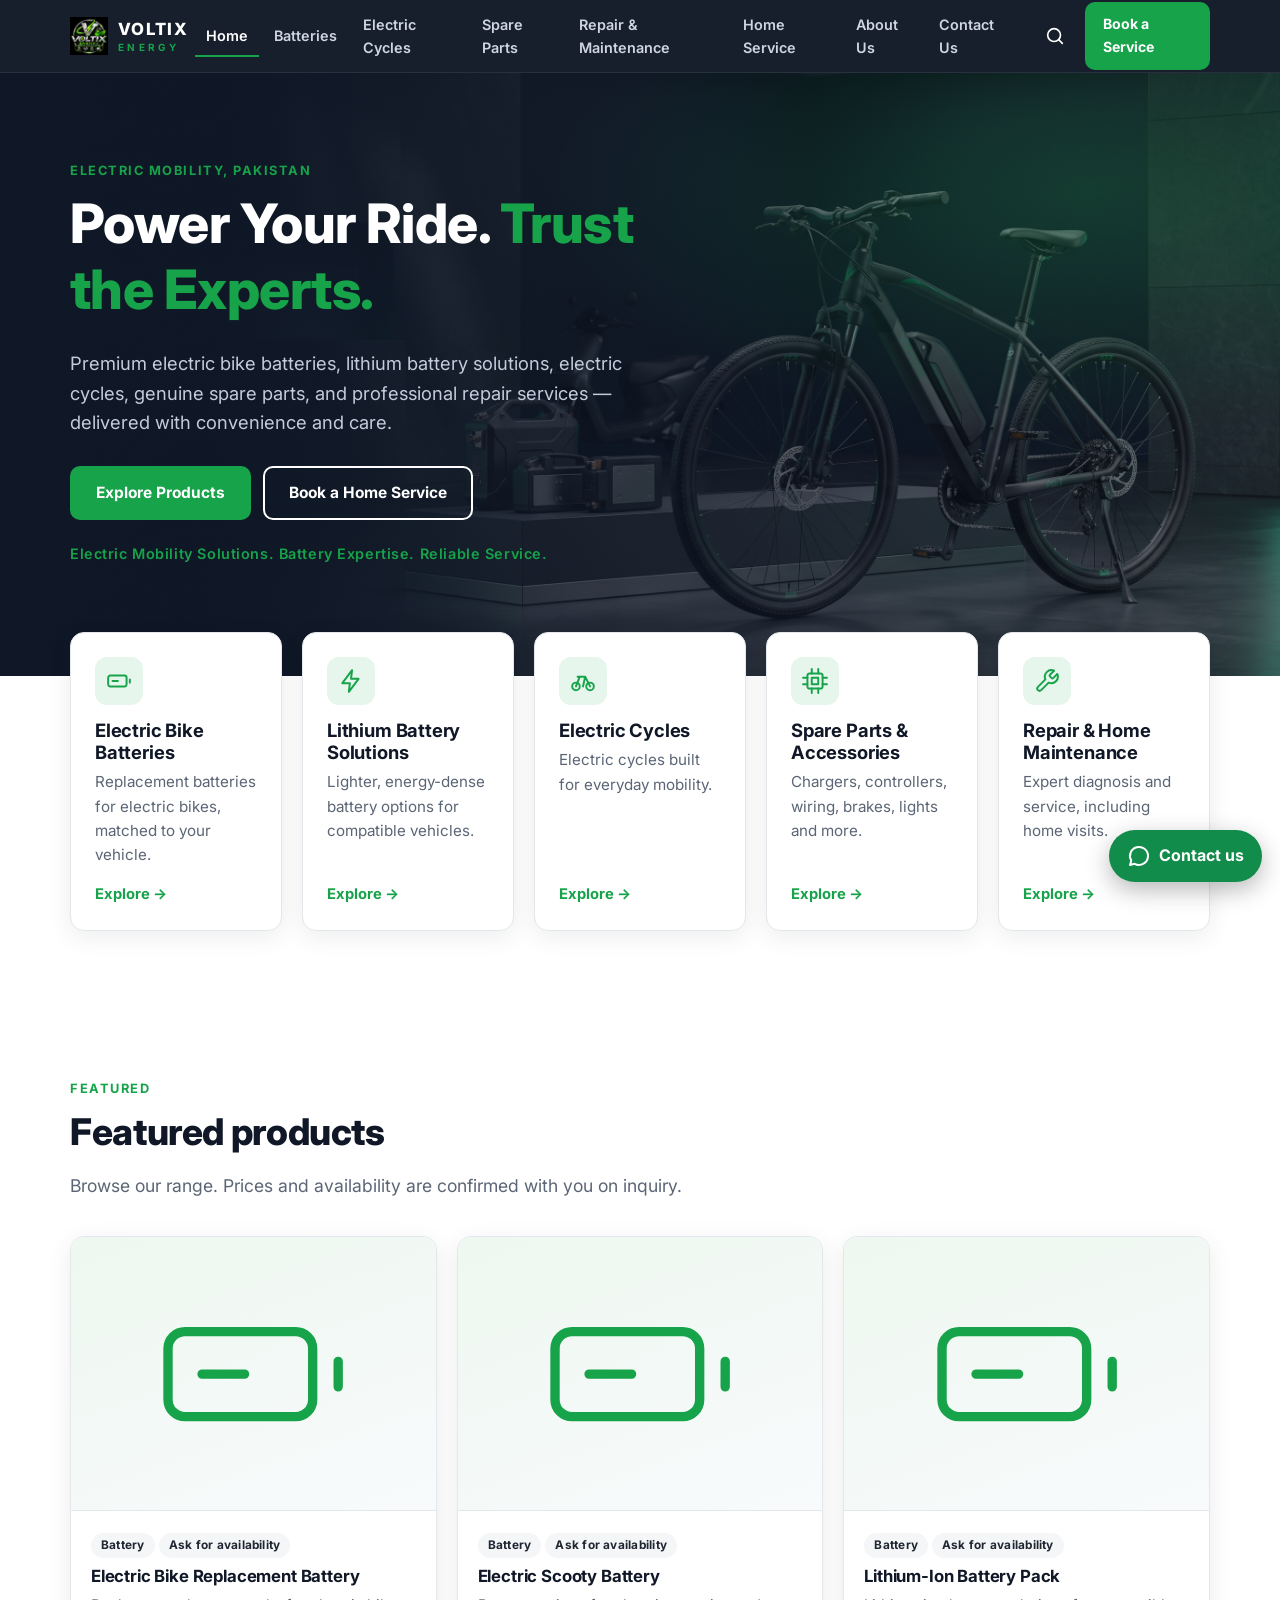
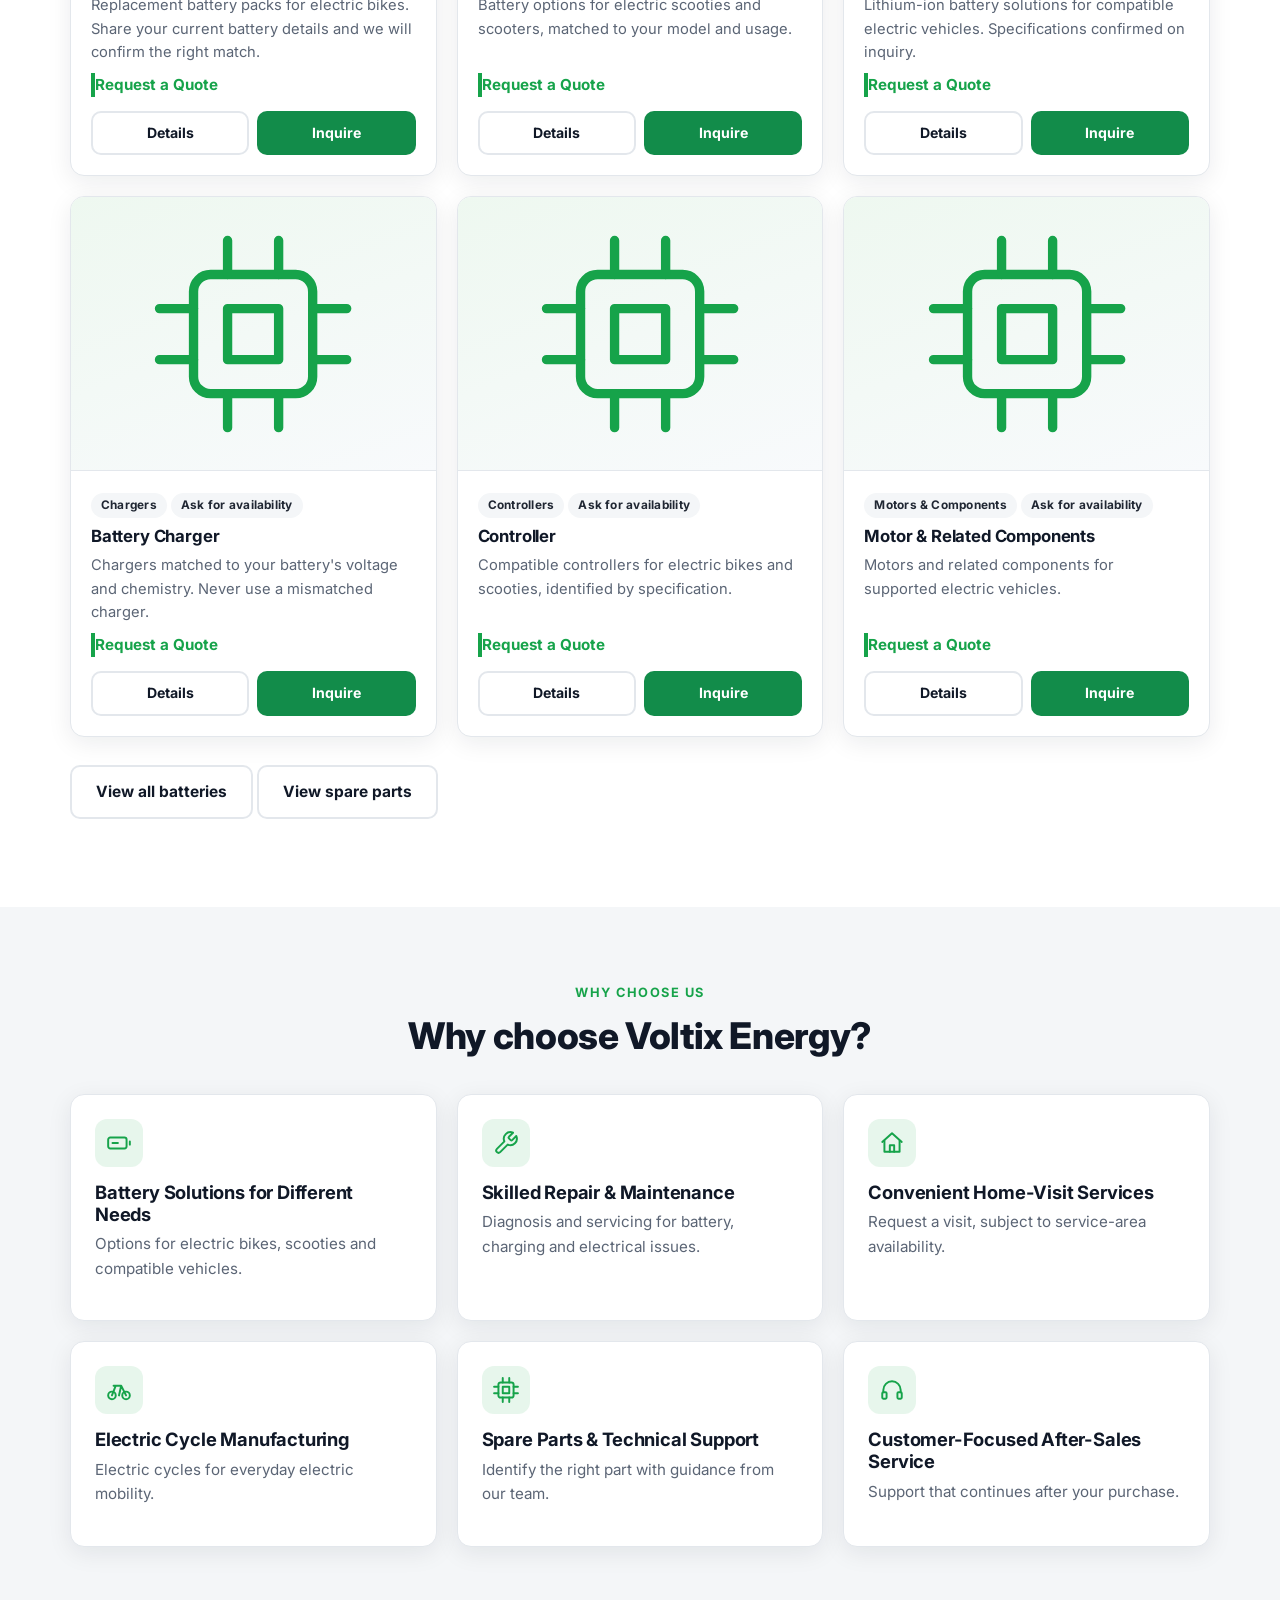
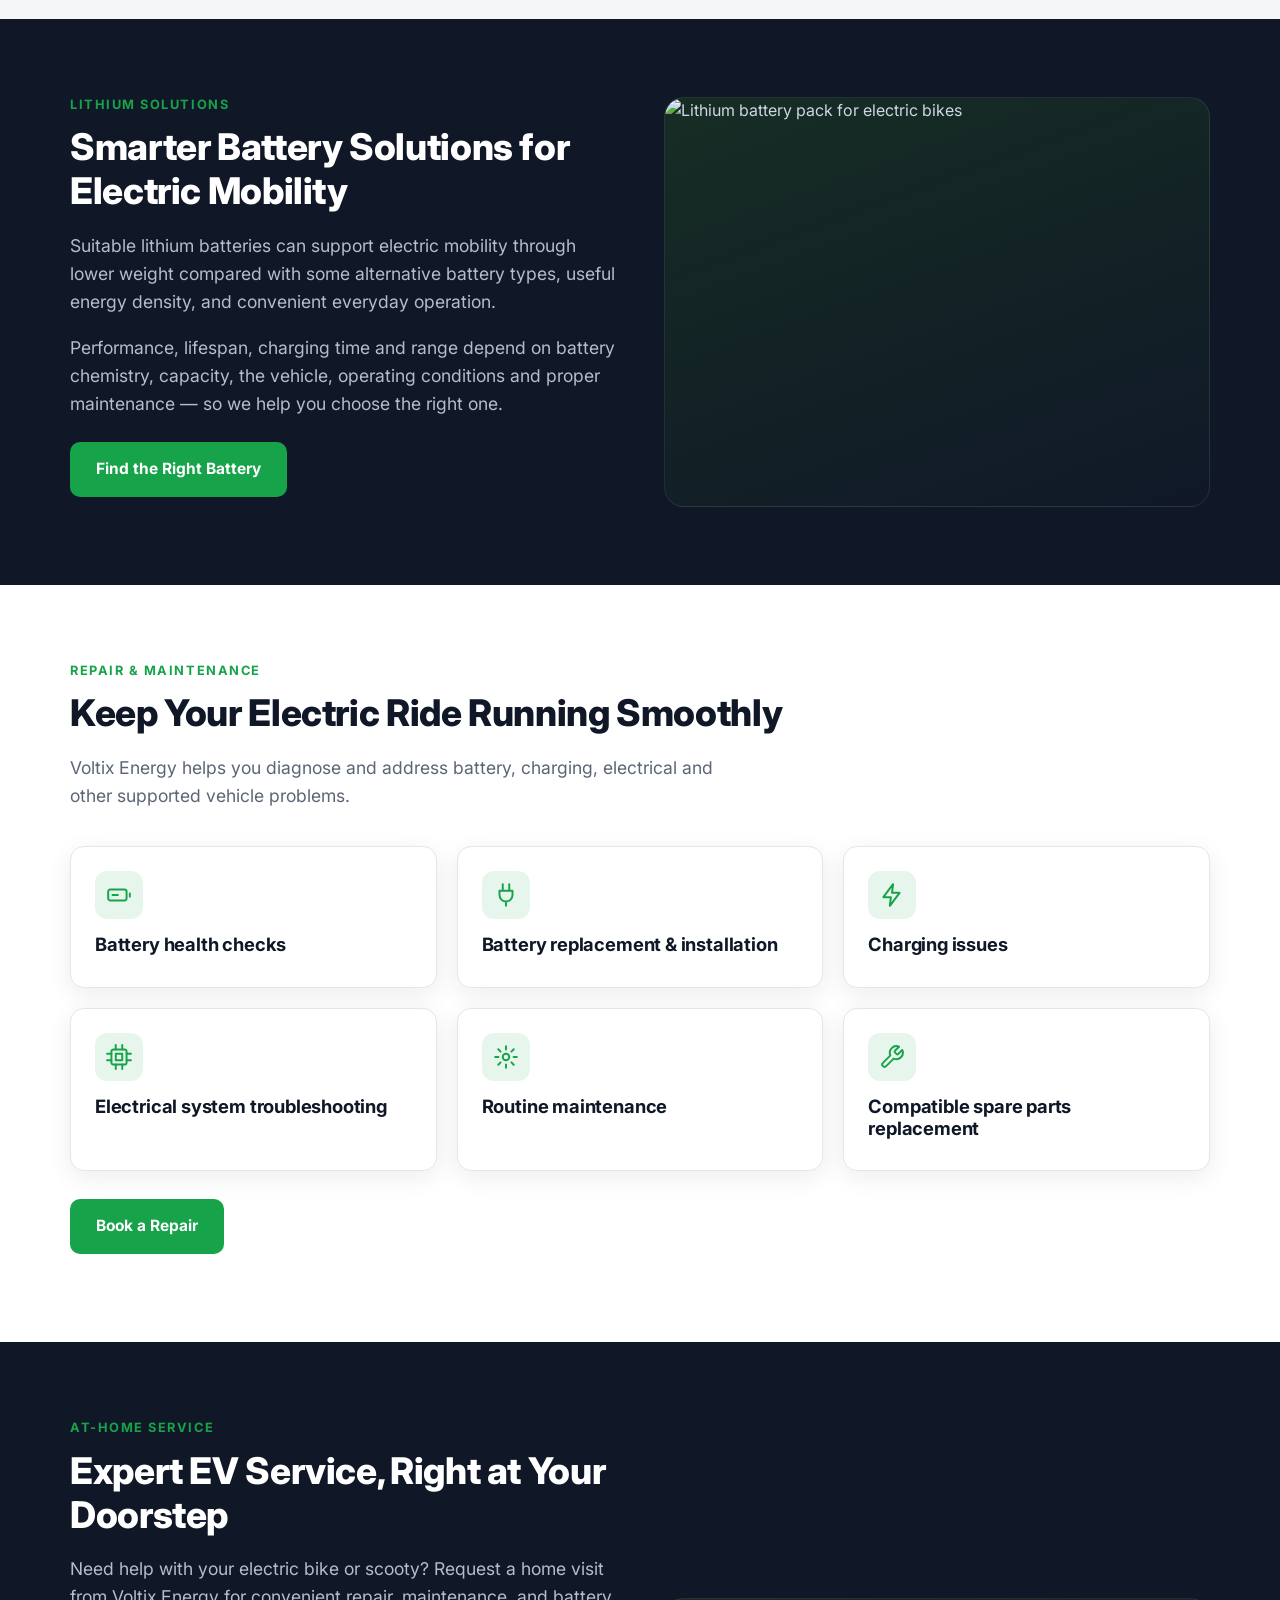
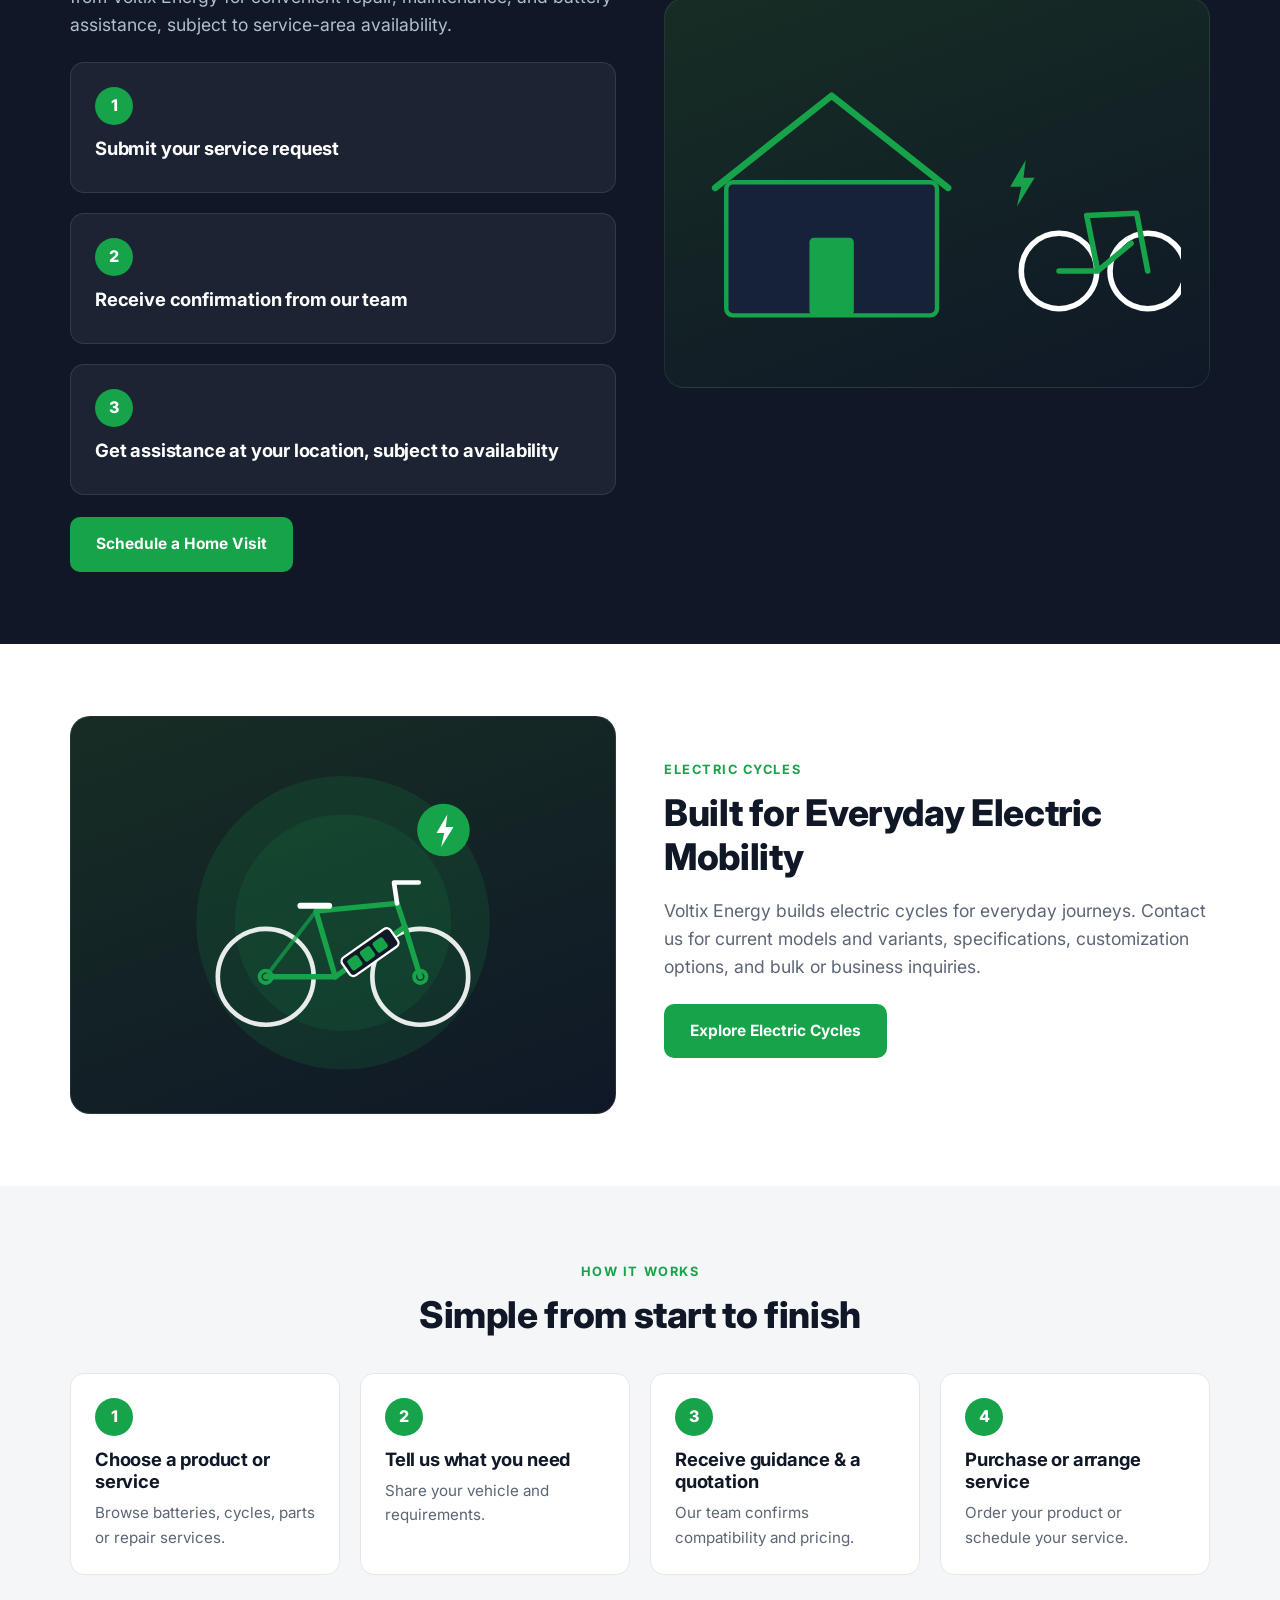
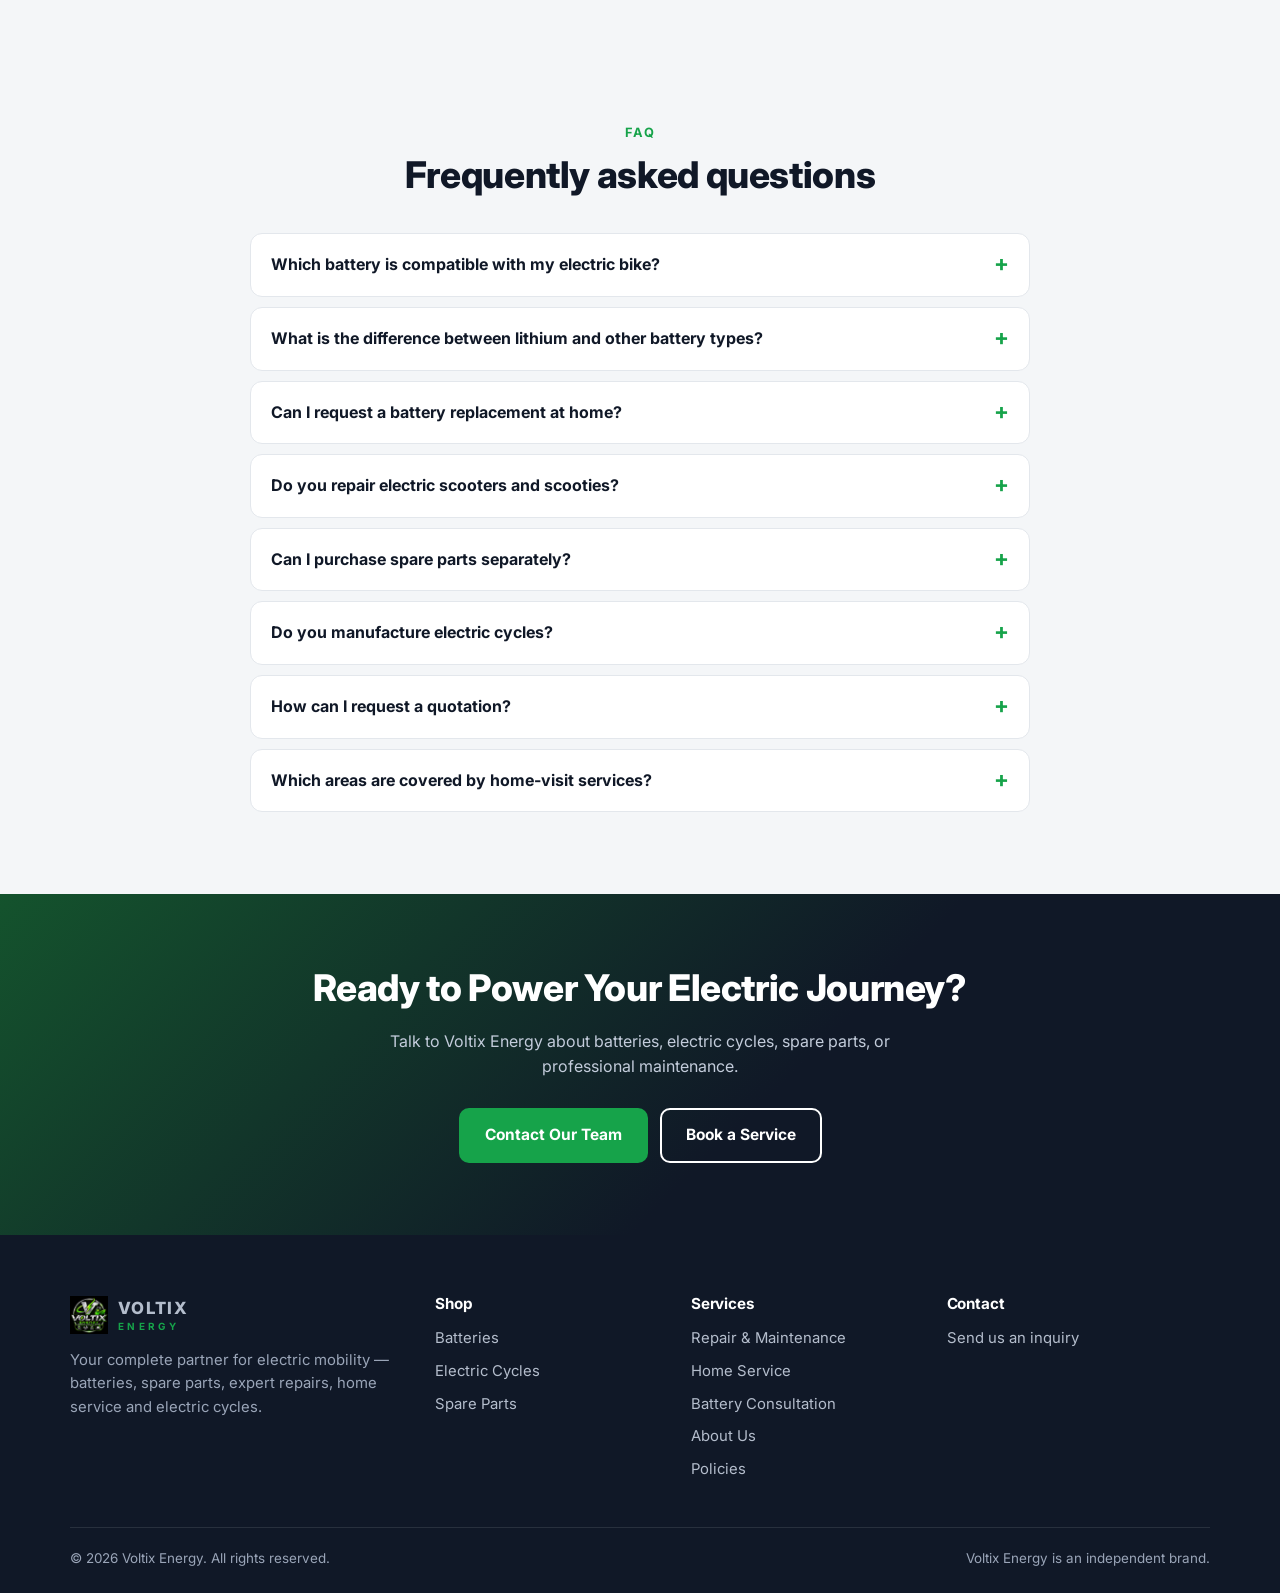
==== index.html @ dd00cd83 "Replace SVG with image of lithium battery pack Replaced SVG illustration of a lithium battery pack w" ====
<!DOCTYPE html>
<html lang="en">
<head>
<meta charset="utf-8">
<meta name="viewport" content="width=device-width, initial-scale=1">
<title>Voltix Energy | Electric Bike Batteries, Lithium Batteries &amp; EV Repair in Pakistan</title>
<meta name="description" content="Electric bike and scooty batteries, lithium battery solutions, electric cycles, spare parts, repair and home-visit service in Pakistan. Voltix Energy — your complete electric mobility partner.">
<meta name="theme-color" content="#101827">
<meta property="og:type" content="website">
<meta property="og:site_name" content="Voltix Energy">
<meta property="og:title" content="Voltix Energy | Electric Bike Batteries, Lithium Batteries &amp; EV Repair in Pakistan">
<meta property="og:description" content="Electric bike and scooty batteries, lithium battery solutions, electric cycles, spare parts, repair and home-visit service in Pakistan. Voltix Energy — your complete electric mobility partner.">
<meta property="og:locale" content="en_PK">
<meta name="twitter:card" content="summary">
<link rel="icon" href="favicon.png" type="image/png">
<link rel="preconnect" href="https://fonts.googleapis.com">
<link rel="preconnect" href="https://fonts.gstatic.com" crossorigin>
<link href="https://fonts.googleapis.com/css2?family=Inter:wght@400;500;600;700;800&amp;display=swap" rel="stylesheet">
<link rel="stylesheet" href="styles.css">
</head>

<body>
<a class="skip" href="#main">Skip to content</a>
<div id="site-header"></div>

<main id="main">

  <!-- HERO -->
<section class="hero" style="background:linear-gradient(90deg,rgba(16,24,39,.92) 0%,rgba(16,24,39,.7) 55%,rgba(16,24,39,.35) 100%),url('hero.jpg') right center/cover no-repeat">
  <div class="container hero-grid">
    <div>
      <span class="eyebrow" style="color:#16A34A">Electric mobility, Pakistan</span>
      <h1>Power Your Ride. <span>Trust the Experts.</span></h1>
      <p class="sub">Premium electric bike batteries, lithium battery solutions, electric cycles, genuine spare parts, and professional repair services — delivered with convenience and care.</p>
      <div class="hero-ctas">
        <a class="btn btn-primary" href="batteries.html">Explore Products</a>
        <a class="btn btn-outline" href="home-service.html">Book a Home Service</a>
      </div>
      <p class="tagline">Electric Mobility Solutions. Battery Expertise. Reliable Service.</p>
    </div>
  </div>
</section>
  
<!-- PRODUCT CATEGORIES -->
<section class="section" style="padding-top:0">
  <div class="container cat-strip">
    <div class="grid g5">
      <a class="card cat-card" href="batteries.html" style="text-decoration:none">
        <div class="ico" data-icon="battery"></div>
        <h3>Electric Bike Batteries</h3>
        <p>Replacement batteries for electric bikes, matched to your vehicle.</p>
        <span class="more">Explore &rarr;</span>
      </a>

      <a class="card cat-card" href="#lithium" style="text-decoration:none">
        <div class="ico" data-icon="bolt"></div>
        <h3>Lithium Battery Solutions</h3>
        <p>Lighter, energy-dense battery options for compatible vehicles.</p>
        <span class="more">Explore &rarr;</span>
      </a>

      <a class="card cat-card" href="electric-cycles.html" style="text-decoration:none">
        <div class="ico" data-icon="bike"></div>
        <h3>Electric Cycles</h3>
        <p>Electric cycles built for everyday mobility.</p>
        <span class="more">Explore &rarr;</span>
      </a>

      <a class="card cat-card" href="spare-parts.html" style="text-decoration:none">
        <div class="ico" data-icon="cpu"></div>
        <h3>Spare Parts &amp; Accessories</h3>
        <p>Chargers, controllers, wiring, brakes, lights and more.</p>
        <span class="more">Explore &rarr;</span>
      </a>

      <a class="card cat-card" href="repair.html" style="text-decoration:none">
        <div class="ico" data-icon="wrench"></div>
        <h3>Repair &amp; Home Maintenance</h3>
        <p>Expert diagnosis and service, including home visits.</p>
        <span class="more">Explore &rarr;</span>
      </a>
    </div>
  </div>
</section>

<!-- FEATURED PRODUCTS -->
<section class="section">
  <div class="container">
    <div class="sec-head">
      <span class="eyebrow">Featured</span>
      <h2>Featured products</h2>
      <p class="lead">Browse our range. Prices and availability are confirmed with you on inquiry.</p>
    </div>
    <div data-catalog="all" data-limit="6" data-tools="off"></div>
    <p style="margin-top:28px">
      <a class="btn btn-ghost" href="batteries.html">View all batteries</a>
      <a class="btn btn-ghost" href="spare-parts.html">View spare parts</a>
    </p>
  </div>
</section>

<!-- WHY CHOOSE US -->
<section class="section alt">
  <div class="container">
    <div class="sec-head center">
      <span class="eyebrow">Why choose us</span>
      <h2>Why choose Voltix Energy?</h2>
    </div>

    <div class="grid g3">
      <div class="card">
        <div class="ico" data-icon="battery"></div>
        <h3>Battery Solutions for Different Needs</h3>
        <p>Options for electric bikes, scooties and compatible vehicles.</p>
      </div>

      <div class="card">
        <div class="ico" data-icon="wrench"></div>
        <h3>Skilled Repair &amp; Maintenance</h3>
        <p>Diagnosis and servicing for battery, charging and electrical issues.</p>
      </div>

      <div class="card">
        <div class="ico" data-icon="home"></div>
        <h3>Convenient Home-Visit Services</h3>
        <p>Request a visit, subject to service-area availability.</p>
      </div>

      <div class="card">
        <div class="ico" data-icon="bike"></div>
        <h3>Electric Cycle Manufacturing</h3>
        <p>Electric cycles for everyday electric mobility.</p>
      </div>

      <div class="card">
        <div class="ico" data-icon="cpu"></div>
        <h3>Spare Parts &amp; Technical Support</h3>
        <p>Identify the right part with guidance from our team.</p>
      </div>

      <div class="card">
        <div class="ico" data-icon="support"></div>
        <h3>Customer-Focused After-Sales Service</h3>
        <p>Support that continues after your purchase.</p>
      </div>
    </div>
  </div>
</section>

<!-- LITHIUM BATTERY SOLUTIONS -->
<section class="section dark" id="lithium">
  <div class="container split">
    <div>
      <span class="eyebrow">Lithium solutions</span>
      <h2>Smarter Battery Solutions for Electric Mobility</h2>
      <p class="lead">Suitable lithium batteries can support electric mobility through lower weight compared with some alternative battery types, useful energy density, and convenient everyday operation.</p>
      <p class="lead" style="margin-top:12px">Performance, lifespan, charging time and range depend on battery chemistry, capacity, the vehicle, operating conditions and proper maintenance — so we help you choose the right one.</p>
      <p style="margin-top:24px">
        <a class="btn btn-primary" href="batteries.html#inquiry">Find the Right Battery</a>
      </p>
    </div>

    <div class="art-box" style="padding:0;overflow:hidden;aspect-ratio:4/3">
      <img src="lithium.jpg" alt="Lithium battery pack for electric bikes" style="width:100%;height:100%;object-fit:cover;display:block" loading="lazy">
    </div>
  </div>
</section>

<!-- REPAIR AND MAINTENANCE -->
<section class="section">
  <div class="container">
    <div class="sec-head">
      <span class="eyebrow">Repair &amp; maintenance</span>
      <h2>Keep Your Electric Ride Running Smoothly</h2>
      <p class="lead">Voltix Energy helps you diagnose and address battery, charging, electrical and other supported vehicle problems.</p>
    </div>

    <div class="grid g3">
      <div class="card"><div class="ico" data-icon="battery"></div><h3>Battery health checks</h3></div>
      <div class="card"><div class="ico" data-icon="plug"></div><h3>Battery replacement &amp; installation</h3></div>
      <div class="card"><div class="ico" data-icon="bolt"></div><h3>Charging issues</h3></div>
      <div class="card"><div class="ico" data-icon="cpu"></div><h3>Electrical system troubleshooting</h3></div>
      <div class="card"><div class="ico" data-icon="gear"></div><h3>Routine maintenance</h3></div>
      <div class="card"><div class="ico" data-icon="wrench"></div><h3>Compatible spare parts replacement</h3></div>
    </div>

    <p style="margin-top:28px">
      <a class="btn btn-primary" href="repair.html#request">Book a Repair</a>
    </p>
  </div>
</section>

<!-- HOME SERVICE -->
<section class="section dark">
  <div class="container split">
    <div>
      <span class="eyebrow">At-home service</span>
      <h2>Expert EV Service, Right at Your Doorstep</h2>
      <p class="lead">Need help with your electric bike or scooty? Request a home visit from Voltix Energy for convenient repair, maintenance, and battery assistance, subject to service-area availability.</p>

      <div class="steps s3" style="grid-template-columns:1fr;margin:22px 0">
        <div class="step"><h3>Submit your service request</h3></div>
        <div class="step"><h3>Receive confirmation from our team</h3></div>
        <div class="step"><h3>Get assistance at your location, subject to availability</h3></div>
      </div>

      <a class="btn btn-primary" href="home-service.html">Schedule a Home Visit</a>
    </div>

    <div class="art-box">
      <svg viewBox="0 0 440 300" role="img" aria-label="Illustration of a technician visiting a home">
        <rect x="30" y="140" width="190" height="120" rx="6" fill="#16213a" stroke="#16A34A" stroke-width="4"/>
        <path d="M20 145L125 62l105 83" fill="none" stroke="#16A34A" stroke-width="6" stroke-linecap="round" stroke-linejoin="round"/>
        <rect x="105" y="190" width="40" height="70" rx="4" fill="#16A34A"/>
        <circle cx="330" cy="220" r="34" fill="none" stroke="#fff" stroke-width="5"/>
        <circle cx="410" cy="220" r="34" fill="none" stroke="#fff" stroke-width="5"/>
        <path d="M330 220L365 220 355 170 400 168 410 220M365 220L395 195" fill="none" stroke="#16A34A" stroke-width="5" stroke-linecap="round" stroke-linejoin="round"/>
        <path d="M300 120l-14 24h10l-4 18 16-26h-10z" fill="#16A34A"/>
      </svg>
    </div>
  </div>
</section>

<!-- ELECTRIC CYCLES -->
<section class="section">
  <div class="container split">
    <div class="art-box">
      <svg viewBox="0 0 440 440" role="img" aria-label="Illustration of a Voltix electric cycle">
        <circle cx="220" cy="230" r="190" fill="#16A34A" opacity=".14"/>
        <circle cx="220" cy="230" r="140" fill="#16A34A" opacity=".12"/>
        <g fill="none" stroke-linecap="round" stroke-linejoin="round">
          <circle cx="120" cy="300" r="62" stroke="#fff" stroke-width="6" opacity=".9"/>
          <circle cx="320" cy="300" r="62" stroke="#fff" stroke-width="6" opacity=".9"/>
          <circle cx="120" cy="300" r="8" stroke="#16A34A" stroke-width="5"/>
          <circle cx="320" cy="300" r="8" stroke="#16A34A" stroke-width="5"/>
          <path d="M120 300L210 300L185 215L290 205L300 235L320 300" stroke="#16A34A" stroke-width="7"/>
          <path d="M210 300L300 235" stroke="#16A34A" stroke-width="7"/>
          <path d="M185 215L120 300" stroke="#16A34A" stroke-width="5" opacity=".7"/>
          <path d="M290 205L286 178L318 178" stroke="#fff" stroke-width="6"/>
          <path d="M165 208L202 208" stroke="#fff" stroke-width="8"/>
        </g>
        <g transform="rotate(-35 255 268)">
          <rect x="217" y="254" width="76" height="28" rx="6" fill="#101827" stroke="#fff" stroke-width="3"/>
          <rect x="223" y="260" width="16" height="16" rx="3" fill="#16A34A"/>
          <rect x="243" y="260" width="16" height="16" rx="3" fill="#16A34A"/>
          <rect x="263" y="260" width="16" height="16" rx="3" fill="#16A34A"/>
        </g>
        <circle cx="350" cy="110" r="34" fill="#16A34A"/>
        <path d="M355 90l-14 24h10l-4 18 16-26h-10z" fill="#fff"/>
      </svg>
    </div>

    <div>
      <span class="eyebrow">Electric cycles</span>
      <h2>Built for Everyday Electric Mobility</h2>
      <p class="lead">Voltix Energy builds electric cycles for everyday journeys. Contact us for current models and variants, specifications, customization options, and bulk or business inquiries.</p>
      <p style="margin-top:22px">
        <a class="btn btn-primary" href="electric-cycles.html">Explore Electric Cycles</a>
      </p>
    </div>
  </div>
</section>

<!-- HOW IT WORKS -->
<section class="section alt">
  <div class="container">
    <div class="sec-head center">
      <span class="eyebrow">How it works</span>
      <h2>Simple from start to finish</h2>
    </div>

    <div class="steps s4">
      <div class="step">
        <h3>Choose a product or service</h3>
        <p>Browse batteries, cycles, parts or repair services.</p>
      </div>
      <div class="step">
        <h3>Tell us what you need</h3>
        <p>Share your vehicle and requirements.</p>
      </div>
      <div class="step">
        <h3>Receive guidance &amp; a quotation</h3>
        <p>Our team confirms compatibility and pricing.</p>
      </div>
      <div class="step">
        <h3>Purchase or arrange service</h3>
        <p>Order your product or schedule your service.</p>
      </div>
    </div>
  </div>
</section>

<!-- TESTIMONIALS -->
<section class="section">
  <div class="container">
    <div id="testimonials"></div>
  </div>
</section>

<!-- FAQ -->
<section class="section alt">
  <div class="container" style="max-width:820px">
    <div class="sec-head center">
      <span class="eyebrow">FAQ</span>
      <h2>Frequently asked questions</h2>
    </div>
    <div class="faq" id="faq-list"></div>
  </div>
</section>

<!-- FINAL CTA -->
<section class="cta">
  <div class="container">
    <h2>Ready to Power Your Electric Journey?</h2>
    <p>Talk to Voltix Energy about batteries, electric cycles, spare parts, or professional maintenance.</p>
    <div class="hero-ctas">
      <a class="btn btn-primary" href="contact.html">Contact Our Team</a>
      <a class="btn btn-outline" href="home-service.html">Book a Service</a>
    </div>
  </div>
</section>

</main>

<div id="site-footer"></div>

<script src="config.js"></script>
<script src="data.js"></script>
<script src="app.js"></script>
</body>
</html>
---- styles.css ----
/* VOLTIX ENERGY — Deep Green Design System */
:root {
  --navy: #101827;
  --blue: #16A34A;
  --cyan: #16A34A;
  --green: #16A34A;
  --white: #fff;
  --gray: #F4F6F8;
  --charcoal: #202733;
  --muted: #5b6575;
  --line: #e3e7ec;
  --radius: 14px;
  --shadow: 0 6px 24px rgba(16,24,39,.08);
  --font: 'Inter','Manrope',system-ui,-apple-system,'Segoe UI',Roboto,Arial,sans-serif;
  --max: 1180px;
}

/* Global */
* { box-sizing: border-box; }
html { scroll-behavior: smooth; }

body {
  margin: 0;
  font-family: var(--font);
  color: var(--charcoal);
  background: #fff;
  line-height: 1.6;
  -webkit-font-smoothing: antialiased;
  overflow-x: hidden;
}

img, svg { max-width: 100%; display: block; }

a {
  color: var(--blue);
  text-decoration: none;
}

a:hover { text-decoration: underline; }

h1, h2, h3, h4 {
  line-height: 1.2;
  margin: 0 0 .5em;
  color: var(--navy);
  letter-spacing: -.01em;
}

h1 { font-size: clamp(2rem,5vw,3.4rem); font-weight: 800; }
h2 { font-size: clamp(1.6rem,3.2vw,2.3rem); font-weight: 800; }
h3 { font-size: 1.15rem; font-weight: 700; }
p { margin: 0 0 1em; }

.container {
  width: 100%;
  max-width: var(--max);
  margin: 0 auto;
  padding: 0 20px;
}

.section { padding: 72px 0; }
.section.alt { background: var(--gray); }
.section.dark { background: var(--navy); color: #cfd6e2; }

.section.dark h2,
.section.dark h3 { color: #fff; }

.eyebrow {
  display: inline-block;
  color: var(--green);
  font-weight: 700;
  font-size: .8rem;
  letter-spacing: .12em;
  text-transform: uppercase;
  margin-bottom: 10px;
}

.dark .eyebrow { color: var(--green); }

.lead { font-size: 1.1rem; color: var(--muted); max-width: 680px; }
.dark .lead { color: #b4bdcc; }

.center { text-align: center; }
.center .lead { margin-left: auto; margin-right: auto; }

.sec-head { margin-bottom: 36px; }

.skip {
  position: absolute;
  left: -999px;
  top: 0;
  background: #fff;
  color: var(--navy);
  padding: 10px 14px;
  z-index: 200;
}

.skip:focus { left: 10px; top: 10px; }

:focus-visible {
  outline: 3px solid var(--green);
  outline-offset: 2px;
}

/* Buttons */
.btn {
  display: inline-flex;
  align-items: center;
  justify-content: center;
  gap: 8px;
  padding: 13px 24px;
  border-radius: 10px;
  font-weight: 700;
  font-size: .97rem;
  border: 2px solid transparent;
  cursor: pointer;
  font-family: inherit;
  transition: transform .15s, background .2s, box-shadow .2s;
  min-height: 48px;
  text-decoration: none !important;
}

.btn:hover { transform: translateY(-1px); }

.btn-primary {
  background: var(--green);
  color: #fff;
}

.btn-primary:hover {
  background: #15803D;
  box-shadow: 0 6px 18px rgba(22,163,74,.30);
}

.btn-outline {
  background: transparent;
  border-color: #fff;
  color: #fff;
}

.btn-outline:hover { background: rgba(255,255,255,.12); }

.btn-ghost {
  background: #fff;
  border-color: var(--line);
  color: var(--navy);
}

.btn-ghost:hover {
  border-color: var(--green);
  color: var(--green);
}

/* WhatsApp uses its recognizable green */
.btn-wa { background: #128C4A; color: #fff; }
.btn-wa:hover { background: #0e7a3f; }

.btn-sm { padding: 9px 16px; min-height: 40px; font-size: .88rem; }

.btn[disabled] {
  opacity: .65;
  cursor: not-allowed;
  transform: none;
}

/* Header */
.header {
  position: sticky;
  top: 0;
  z-index: 100;
  background: rgba(16,24,39,.97);
  backdrop-filter: blur(8px);
  border-bottom: 1px solid rgba(255,255,255,.08);
}

.nav {
  display: flex;
  align-items: center;
  justify-content: space-between;
  height: 72px;
  gap: 16px;
}

.logo {
  display: flex;
  align-items: center;
  gap: 10px;
  color: #fff;
  font-weight: 800;
  letter-spacing: .08em;
  font-size: 1.05rem;
  text-decoration: none !important;
}

.logo svg { width: 38px; height: 38px; }

.logo small {
  display: block;
  font-size: .62rem;
  letter-spacing: .34em;
  color: var(--green);
  font-weight: 700;
  margin-top: -3px;
}

.nav-links {
  display: flex;
  align-items: center;
  gap: 4px;
  list-style: none;
  margin: 0;
  padding: 0;
}

.nav-links a {
  color: #cfd6e2;
  padding: 9px 11px;
  border-radius: 8px;
  font-size: .9rem;
  font-weight: 600;
  text-decoration: none;
  display: block;
}

.nav-links a:hover { color: #fff; background: rgba(255,255,255,.08); }

.nav-links a.active {
  color: #fff;
  box-shadow: inset 0 -2px 0 var(--green);
  border-radius: 0;
}

.nav-actions { display: flex; align-items: center; gap: 10px; }

.icon-btn {
  background: transparent;
  border: 0;
  color: #fff;
  width: 44px;
  height: 44px;
  border-radius: 10px;
  cursor: pointer;
  display: inline-flex;
  align-items: center;
  justify-content: center;
}

.icon-btn:hover { background: rgba(255,255,255,.1); }
.icon-btn svg { width: 22px; height: 22px; }
.burger { display: none; }

.search-bar { display: none; background: var(--navy); padding: 0 0 14px; }
.search-bar.open { display: block; }
.search-bar form { display: flex; gap: 8px; }

.search-bar input {
  flex: 1;
  padding: 12px 14px;
  border-radius: 10px;
  border: 1px solid rgba(255,255,255,.2);
  background: rgba(255,255,255,.08);
  color: #fff;
  font-size: 1rem;
  font-family: inherit;
}

.search-bar input::placeholder { color: #9aa5b8; }

@media(max-width:1220px) {
  .burger { display: inline-flex; }

  .nav-links {
    position: fixed;
    top: 72px;
    left: 0;
    right: 0;
    background: var(--navy);
    flex-direction: column;
    align-items: stretch;
    padding: 12px 20px 24px;
    gap: 0;
    transform: translateY(-130%);
    transition: transform .25s;
    max-height: calc(100vh - 72px);
    overflow: auto;
    border-bottom: 1px solid rgba(255,255,255,.1);
  }

  .nav-links.open { transform: none; }
  .nav-links a { padding: 14px 10px; font-size: 1rem; border-bottom: 1px solid rgba(255,255,255,.06); }
  .nav-links a.active { box-shadow: none; color: var(--green); }
  .nav-cta { display: none; }
}

/* Hero */
.hero {
  background: var(--navy);
  color: #fff;
  position: relative;
  overflow: hidden;
  padding: 84px 0 96px;
}

.hero::before {
  content: "";
  position: absolute;
  inset: 0;
  background: radial-gradient(900px 400px at 85% 20%, rgba(22,163,74,.24), transparent 60%);
  pointer-events: none;
}

.hero-grid {
  display: grid;
  grid-template-columns: 1.1fr .9fr;
  gap: 40px;
  align-items: center;
  position: relative;
}

.hero h1 { color: #fff; }
.hero h1 span { color: var(--green); }

.hero p.sub { font-size: 1.15rem; color: #c3ccdb; max-width: 560px; }

.hero .tagline {
  color: var(--green);
  font-weight: 600;
  font-size: .9rem;
  letter-spacing: .04em;
  margin-top: 22px;
}

.hero-ctas { display: flex; gap: 12px; flex-wrap: wrap; margin-top: 28px; }
.hero-art { position: relative; aspect-ratio: 1/1; max-width: 480px; width: 100%; margin: 0 auto; }
.hero-art svg { width: 100%; height: 100%; }

.page-hero {
  background: var(--navy);
  color: #fff;
  padding: 56px 0 52px;
  position: relative;
  overflow: hidden;
}

.page-hero::before {
  content: "";
  position: absolute;
  inset: 0;
  background: radial-gradient(700px 300px at 90% 0, rgba(22,163,74,.22), transparent 60%);
}

.page-hero .container { position: relative; }
.page-hero h1 { color: #fff; font-size: clamp(1.8rem,4vw,2.7rem); }
.page-hero p { color: #c3ccdb; max-width: 640px; font-size: 1.08rem; margin: 0; }
.crumbs { font-size: .85rem; color: #9aa5b8; margin-bottom: 12px; }
.crumbs a { color: #9aa5b8; }

@media(max-width:860px) {
  .hero-grid { grid-template-columns: 1fr; }
  .hero { padding: 56px 0 64px; }
  .hero-art { max-width: 320px; order: -1; }
}

/* Cards and grids */
.grid { display: grid; gap: 20px; }
.g5 { grid-template-columns: repeat(5,1fr); }
.g4 { grid-template-columns: repeat(4,1fr); }
.g3 { grid-template-columns: repeat(3,1fr); }
.g2 { grid-template-columns: repeat(2,1fr); }

@media(max-width:1060px) {
  .g5 { grid-template-columns: repeat(3,1fr); }
  .g4 { grid-template-columns: repeat(2,1fr); }
}

@media(max-width:760px) {
  .g5,.g4,.g3,.g2 { grid-template-columns: 1fr; }
  .g5 { grid-template-columns: repeat(2,1fr); }
  .section { padding: 52px 0; }
}

@media(max-width:480px) { .g5 { grid-template-columns: 1fr; } }

.card {
  background: #fff;
  border: 1px solid var(--line);
  border-radius: var(--radius);
  padding: 24px;
  box-shadow: var(--shadow);
  transition: transform .2s, box-shadow .2s;
}

.card:hover { transform: translateY(-3px); box-shadow: 0 12px 30px rgba(16,24,39,.12); }
.card h3 { margin-bottom: .4em; }
.card p { color: var(--muted); font-size: .95rem; }
.card .more { font-weight: 700; font-size: .92rem; display: inline-flex; align-items: center; gap: 4px; }

.ico {
  width: 48px;
  height: 48px;
  border-radius: 12px;
  background: rgba(22,163,74,.10);
  color: var(--green);
  display: flex;
  align-items: center;
  justify-content: center;
  margin-bottom: 14px;
}

.ico svg { width: 26px; height: 26px; }
.cat-strip { margin-top: -44px; position: relative; z-index: 5; }
.cat-card { text-align: left; display: flex; flex-direction: column; height: 100%; }
.cat-card p { flex: 1; }

.dark .card { background: rgba(255,255,255,.05); border-color: rgba(255,255,255,.1); box-shadow: none; }
.dark .card p { color: #b4bdcc; }
.dark .card h3 { color: #fff; }
.dark .ico { background: rgba(22,163,74,.14); color: var(--green); }

/* Product cards */
.pcard { display: flex; flex-direction: column; padding: 0; overflow: hidden; }

.pimg {
  aspect-ratio: 4/3;
  background: linear-gradient(160deg,#eef8f0,#f8fafc);
  display: flex;
  align-items: center;
  justify-content: center;
  border-bottom: 1px solid var(--line);
}

.pimg svg { width: 56%; height: auto; color: var(--green); }
.pimg img { width: 100%; height: 100%; object-fit: cover; }
.pbody { padding: 20px; display: flex; flex-direction: column; flex: 1; gap: 8px; }
.pbody h3 { margin: 0; font-size: 1.05rem; }
.pbody p { margin: 0; font-size: .92rem; color: var(--muted); flex: 1; }
.tag { display: inline-block; background: var(--gray); color: var(--charcoal); font-size: .74rem; font-weight: 700; padding: 3px 10px; border-radius: 99px; letter-spacing: .02em; }
.price { font-weight: 800; color: var(--navy); }
.price.quote { font-weight: 700; color: var(--green); font-size: .95rem; }
.pactions { display: flex; gap: 8px; flex-wrap: wrap; margin-top: 6px; }
.pactions .btn { flex: 1; min-width: 120px; }

/* Toolbar and filters */
.toolbar { display: flex; gap: 12px; flex-wrap: wrap; align-items: center; margin-bottom: 24px; }

.toolbar input,.toolbar select {
  padding: 11px 14px;
  border: 1px solid var(--line);
  border-radius: 10px;
  font-size: .95rem;
  font-family: inherit;
  background: #fff;
  min-height: 46px;
}

.toolbar input[type=search] { flex: 1; min-width: 200px; }
.chips { display: flex; gap: 8px; flex-wrap: wrap; margin-bottom: 20px; }

.chip {
  border: 1px solid var(--line);
  background: #fff;
  padding: 8px 16px;
  border-radius: 99px;
  font-weight: 600;
  font-size: .88rem;
  cursor: pointer;
  font-family: inherit;
  color: var(--charcoal);
  min-height: 40px;
}

.chip:hover { border-color: var(--green); }
.chip.on { background: var(--green); border-color: var(--green); color: #fff; }
.empty { text-align: center; padding: 48px 20px; background: var(--gray); border-radius: var(--radius); color: var(--muted); }
.empty h3 { color: var(--navy); }

/* Steps */
.steps { counter-reset: s; display: grid; gap: 20px; }
.steps.s3 { grid-template-columns: repeat(3,1fr); }
.steps.s4 { grid-template-columns: repeat(4,1fr); }

@media(max-width:860px) {
  .steps.s3,.steps.s4 { grid-template-columns: 1fr; }
}

.step { position: relative; padding: 24px; border-radius: var(--radius); background: #fff; border: 1px solid var(--line); }

.step::before {
  counter-increment: s;
  content: counter(s);
  display: flex;
  align-items: center;
  justify-content: center;
  width: 38px;
  height: 38px;
  border-radius: 50%;
  background: var(--green);
  color: #fff;
  font-weight: 800;
  margin-bottom: 12px;
}

.dark .step { background: rgba(255,255,255,.05); border-color: rgba(255,255,255,.1); }
.dark .step h3 { color: #fff; }
.step p { margin: 0; color: var(--muted); font-size: .95rem; }
.dark .step p { color: #b4bdcc; }
.dark .step::before { background: var(--green); color: #fff; }

/* Split sections */
.split { display: grid; grid-template-columns: 1fr 1fr; gap: 48px; align-items: center; }

@media(max-width:860px) {
  .split { grid-template-columns: 1fr; gap: 28px; }
}

.art-box {
  background: linear-gradient(160deg,#162d24,#101827);
  border-radius: 20px;
  padding: 28px;
  border: 1px solid rgba(255,255,255,.08);
}

.art-box svg { width: 100%; height: auto; max-height: 340px; }
.checks { list-style: none; padding: 0; margin: 0 0 20px; }

.checks li { padding: 6px 0 6px 30px; position: relative; }

.checks li::before {
  content: "";
  position: absolute;
  left: 0;
  top: 11px;
  width: 18px;
  height: 18px;
  border-radius: 50%;
  background: var(--green) url("data:image/svg+xml,%3Csvg xmlns='http://www.w3.org/2000/svg' viewBox='0 0 24 24' fill='none' stroke='white' stroke-width='3.5' stroke-linecap='round' stroke-linejoin='round'%3E%3Cpath d='M5 12l5 5 9-10'/%3E%3C/svg%3E") center/12px no-repeat;
}

.note { background: #fff8e6; border: 1px solid #f1dca0; color: #6b5311; border-radius: 10px; padding: 14px 16px; font-size: .92rem; }
.note.info { background: #e8f7ee; border-color: #a7dcbb; color: #14532d; }

/* FAQ */
.faq details { background: #fff; border: 1px solid var(--line); border-radius: 12px; margin-bottom: 10px; padding: 0 20px; }
.faq summary { cursor: pointer; font-weight: 700; color: var(--navy); padding: 18px 0; list-style: none; display: flex; justify-content: space-between; gap: 12px; }
.faq summary::-webkit-details-marker { display: none; }
.faq summary::after { content: "+"; font-size: 1.4rem; color: var(--green); line-height: 1; }
.faq details[open] summary::after { content: "–"; }

/* Keep FAQ spacing and typography */
.faq details p { color: var(--muted); padding-bottom: 18px; margin: 0; }

/* CTA */
.cta { background: linear-gradient(135deg,#14532d,#101827 60%); color: #fff; text-align: center; padding: 72px 0; }
.cta h2 { color: #fff; }
.cta p { color: #c3ccdb; max-width: 560px; margin: 0 auto 24px; }
.cta .hero-ctas { justify-content: center; }

/* Forms */
.form-card { background: #fff; border: 1px solid var(--line); border-radius: var(--radius); padding: 28px; box-shadow: var(--shadow); }
.form-grid { display: grid; grid-template-columns: 1fr 1fr; gap: 16px; }
.form-grid .full { grid-column: 1/-1; }

@media(max-width:640px) {
  .form-grid { grid-template-columns: 1fr; }
  .form-card { padding: 20px; }
}

label { display: block; font-weight: 600; font-size: .9rem; margin-bottom: 6px; color: var(--navy); }
label .req { color: #c62828; }

input[type=text],input[type=tel],input[type=email],input[type=date],input[type=time],select,textarea,input[type=file] {
  width: 100%;
  padding: 12px 14px;
  border: 1px solid #cdd4dd;
  border-radius: 10px;
  font-size: 1rem;
  font-family: inherit;
  background: #fff;
  color: var(--charcoal);
  min-height: 48px;
}

textarea { min-height: 110px; resize: vertical; }

input:focus,select:focus,textarea:focus {
  outline: none;
  border-color: var(--green);
  box-shadow: 0 0 0 3px rgba(22,163,74,.18);
}

.field.err input,.field.err select,.field.err textarea { border-color: #c62828; }
.errmsg { color: #c62828; font-size: .82rem; margin-top: 4px; display: none; }
.field.err .errmsg { display: block; }
.hint { font-size: .82rem; color: var(--muted); margin-top: 4px; }
.hp { position: absolute; left: -9999px; opacity: 0; height: 0; overflow: hidden; }

.status { margin-top: 16px; padding: 16px; border-radius: 10px; display: none; font-size: .95rem; }
.status.show { display: block; }
.status.ok { background: #e8f7ee; border: 1px solid #a7dcbb; color: #14532d; }
.status.bad { background: #fdecea; border: 1px solid #f1b0ab; color: #7a1c14; }

.spinner { width: 18px; height: 18px; border: 3px solid rgba(255,255,255,.4); border-top-color: #fff; border-radius: 50%; animation: spin .7s linear infinite; display: none; }
.loading .spinner { display: inline-block; }
@keyframes spin { to { transform: rotate(360deg); } }

.success-screen { text-align: center; padding: 36px 12px; }
.success-screen .tick { width: 64px; height: 64px; border-radius: 50%; background: #e8f7ee; color: #128C4A; display: flex; align-items: center; justify-content: center; margin: 0 auto 16px; }
.success-screen .tick svg { width: 34px; height: 34px; }

.formside { display: grid; grid-template-columns: 1.3fr .7fr; gap: 28px; align-items: start; }
@media(max-width:900px) { .formside { grid-template-columns: 1fr; } }

.info-list { list-style: none; padding: 0; margin: 0; }
.info-list li { padding: 14px 0; border-bottom: 1px solid var(--line); display: flex; gap: 12px; }
.info-list li:last-child { border: 0; }
.info-list b { display: block; color: var(--navy); }
.info-list span { color: var(--muted); font-size: .93rem; }

/* Specification table */
.spec { width: 100%; border-collapse: collapse; font-size: .95rem; }
.spec th,.spec td { text-align: left; padding: 12px 14px; border-bottom: 1px solid var(--line); }
.spec th { width: 40%; color: var(--navy); background: var(--gray); }

/* Testimonials */
.quote { border-left: 4px solid var(--green); }
.quote cite { display: block; margin-top: 10px; font-style: normal; font-weight: 700; color: var(--navy); }

/* Footer */
.footer { background: var(--navy); color: #9aa5b8; padding: 60px 0 24px; font-size: .93rem; }
.footer h4 { color: #fff; font-size: .95rem; margin-bottom: 14px; }
.footer a { color: #b4bdcc; }
.footer a:hover { color: var(--green); }

.footer ul { list-style: none; margin: 0; padding: 0; }
.footer li { margin-bottom: 9px; }

.fgrid { display: grid; grid-template-columns: 1.5fr 1fr 1fr 1.2fr; gap: 36px; }
@media(max-width:860px) { .fgrid { grid-template-columns: 1fr 1fr; } }
@media(max-width:520px) { .fgrid { grid-template-columns: 1fr; } }

.fbottom { border-top: 1px solid rgba(255,255,255,.1); margin-top: 36px; padding-top: 20px; display: flex; justify-content: space-between; flex-wrap: wrap; gap: 10px; font-size: .84rem; }

/* Floating WhatsApp */
.wa-float { position: fixed; right: 18px; bottom: 18px; z-index: 90; background: #128C4A; color: #fff; border-radius: 99px; display: flex; align-items: center; gap: 8px; padding: 13px 18px; font-weight: 700; box-shadow: 0 8px 24px rgba(0,0,0,.28); text-decoration: none !important; }
.wa-float:hover { background: #0e7a3f; color: #fff; }
.wa-float svg { width: 24px; height: 24px; }
@media(max-width:520px) { .wa-float span { display: none; } .wa-float { padding: 15px; } }

/* Miscellaneous */
.pd-grid { display: grid; grid-template-columns: 1fr 1fr; gap: 40px; align-items: start; }
@media(max-width:860px) { .pd-grid { grid-template-columns: 1fr; } }

.pd-img { aspect-ratio: 4/3; background: linear-gradient(160deg,#eef8f0,#f8fafc); border: 1px solid var(--line); border-radius: var(--radius); display: flex; align-items: center; justify-content: center; overflow: hidden; }
.pd-img svg { width: 50%; color: var(--green); }
.pd-img img { width: 100%; height: 100%; object-fit: cover; }

.compare-wrap { overflow-x: auto; }
.legal h2 { font-size: 1.4rem; margin-top: 1.6em; }
.legal p { color: var(--muted); }

@media(prefers-reduced-motion:reduce) {
  * { animation: none !important; transition: none !important; scroll-behavior: auto !important; }
}
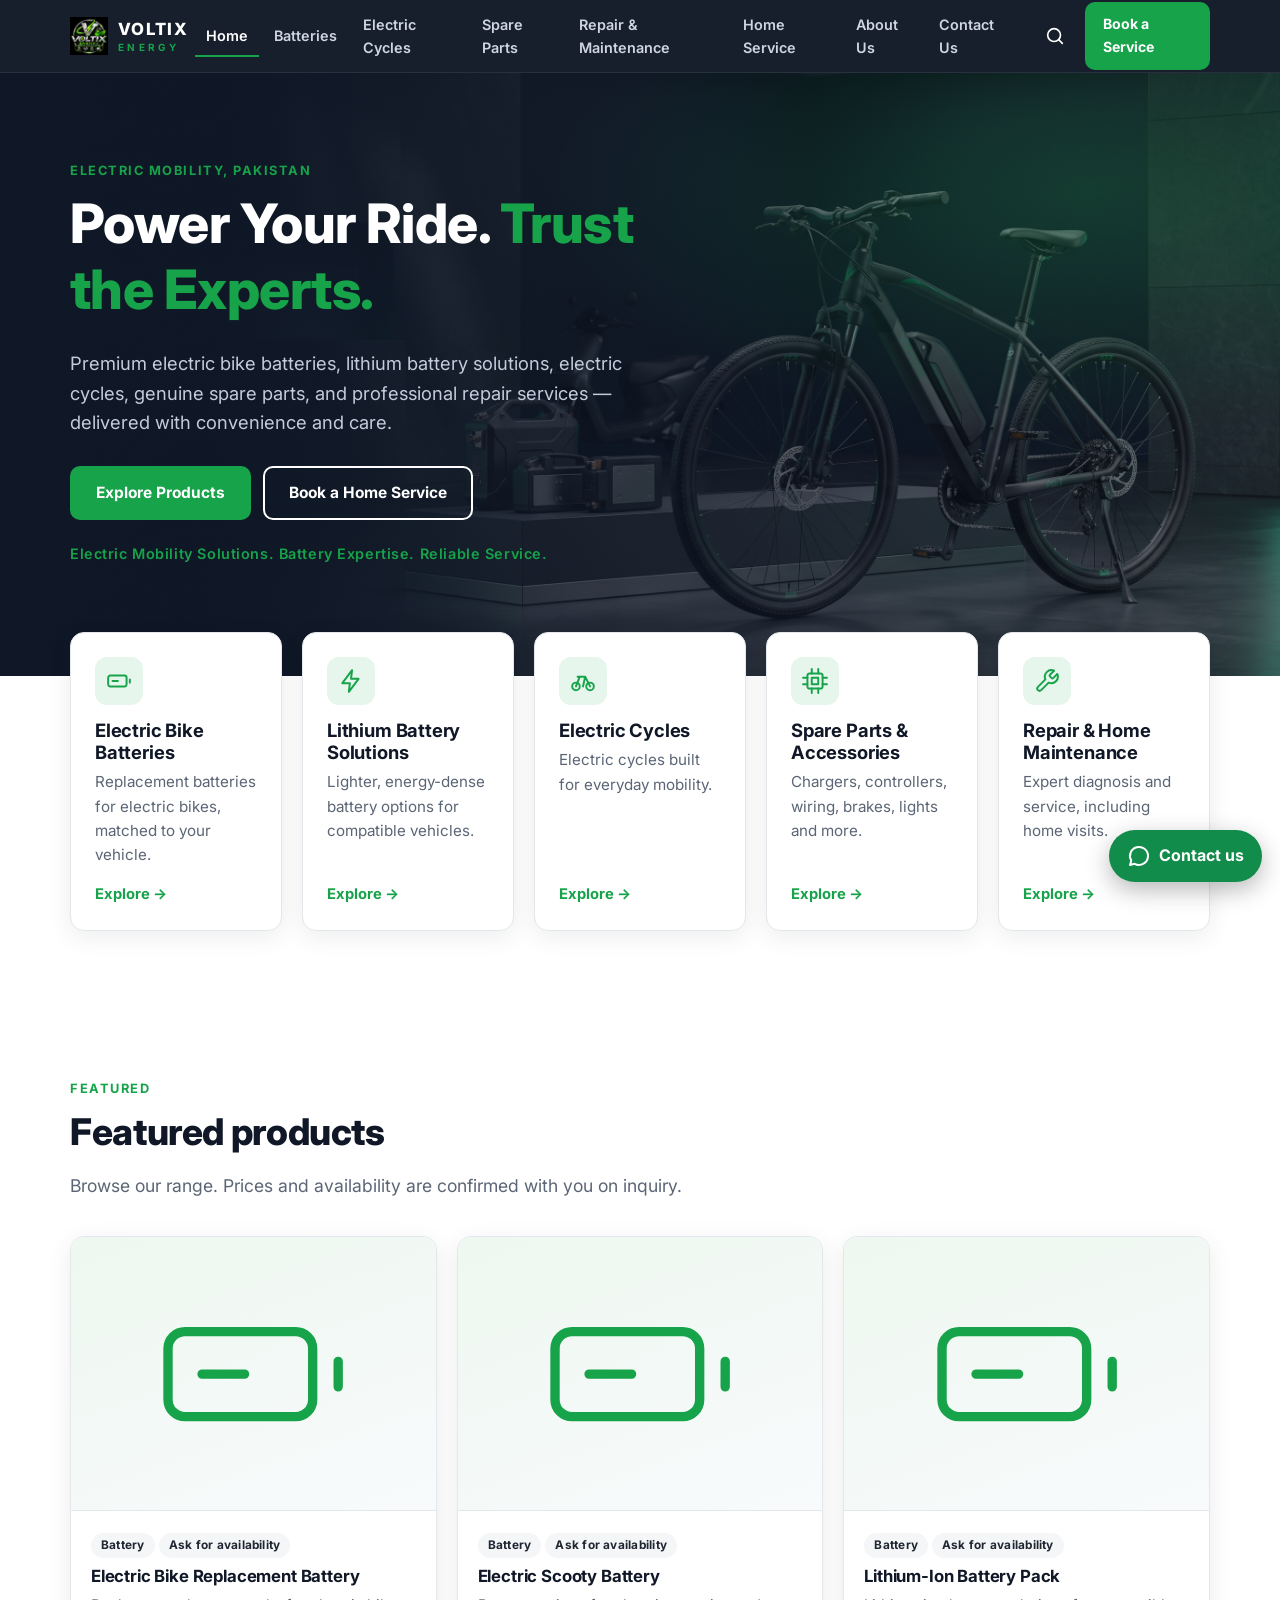
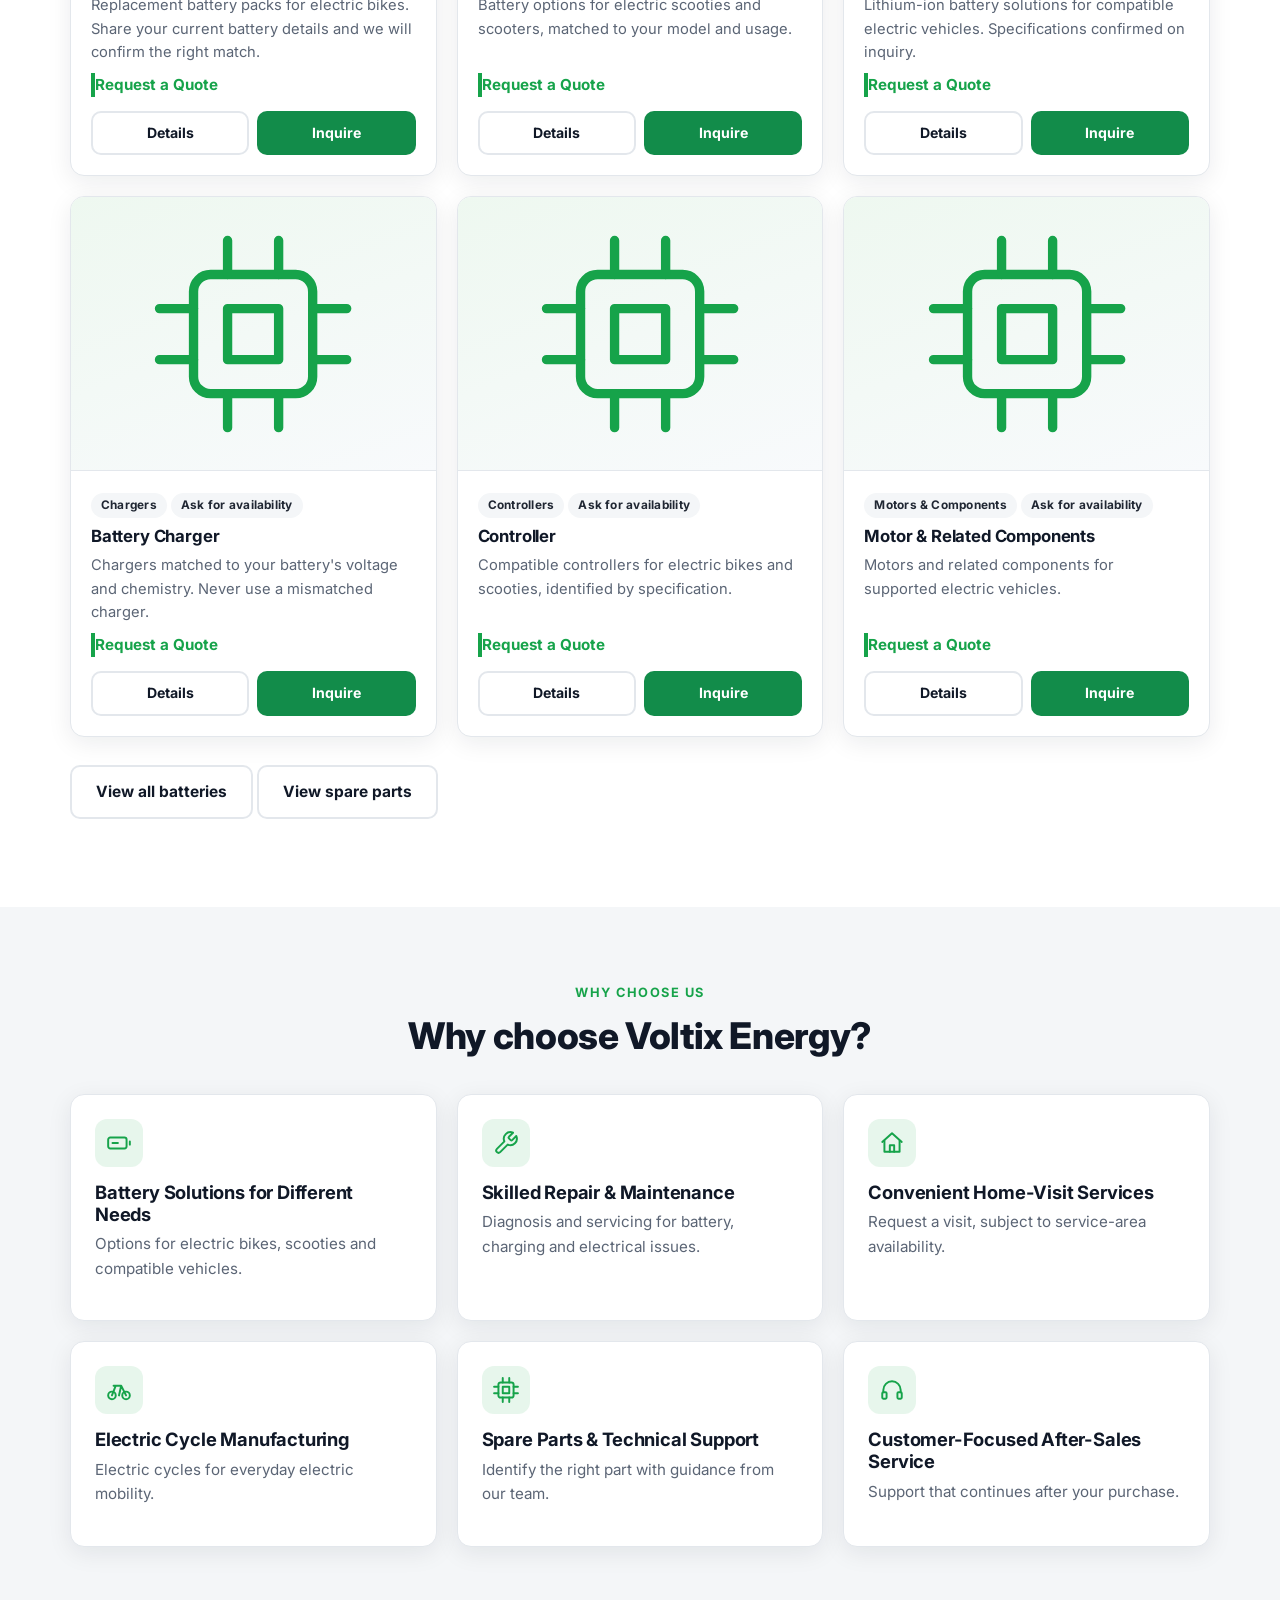
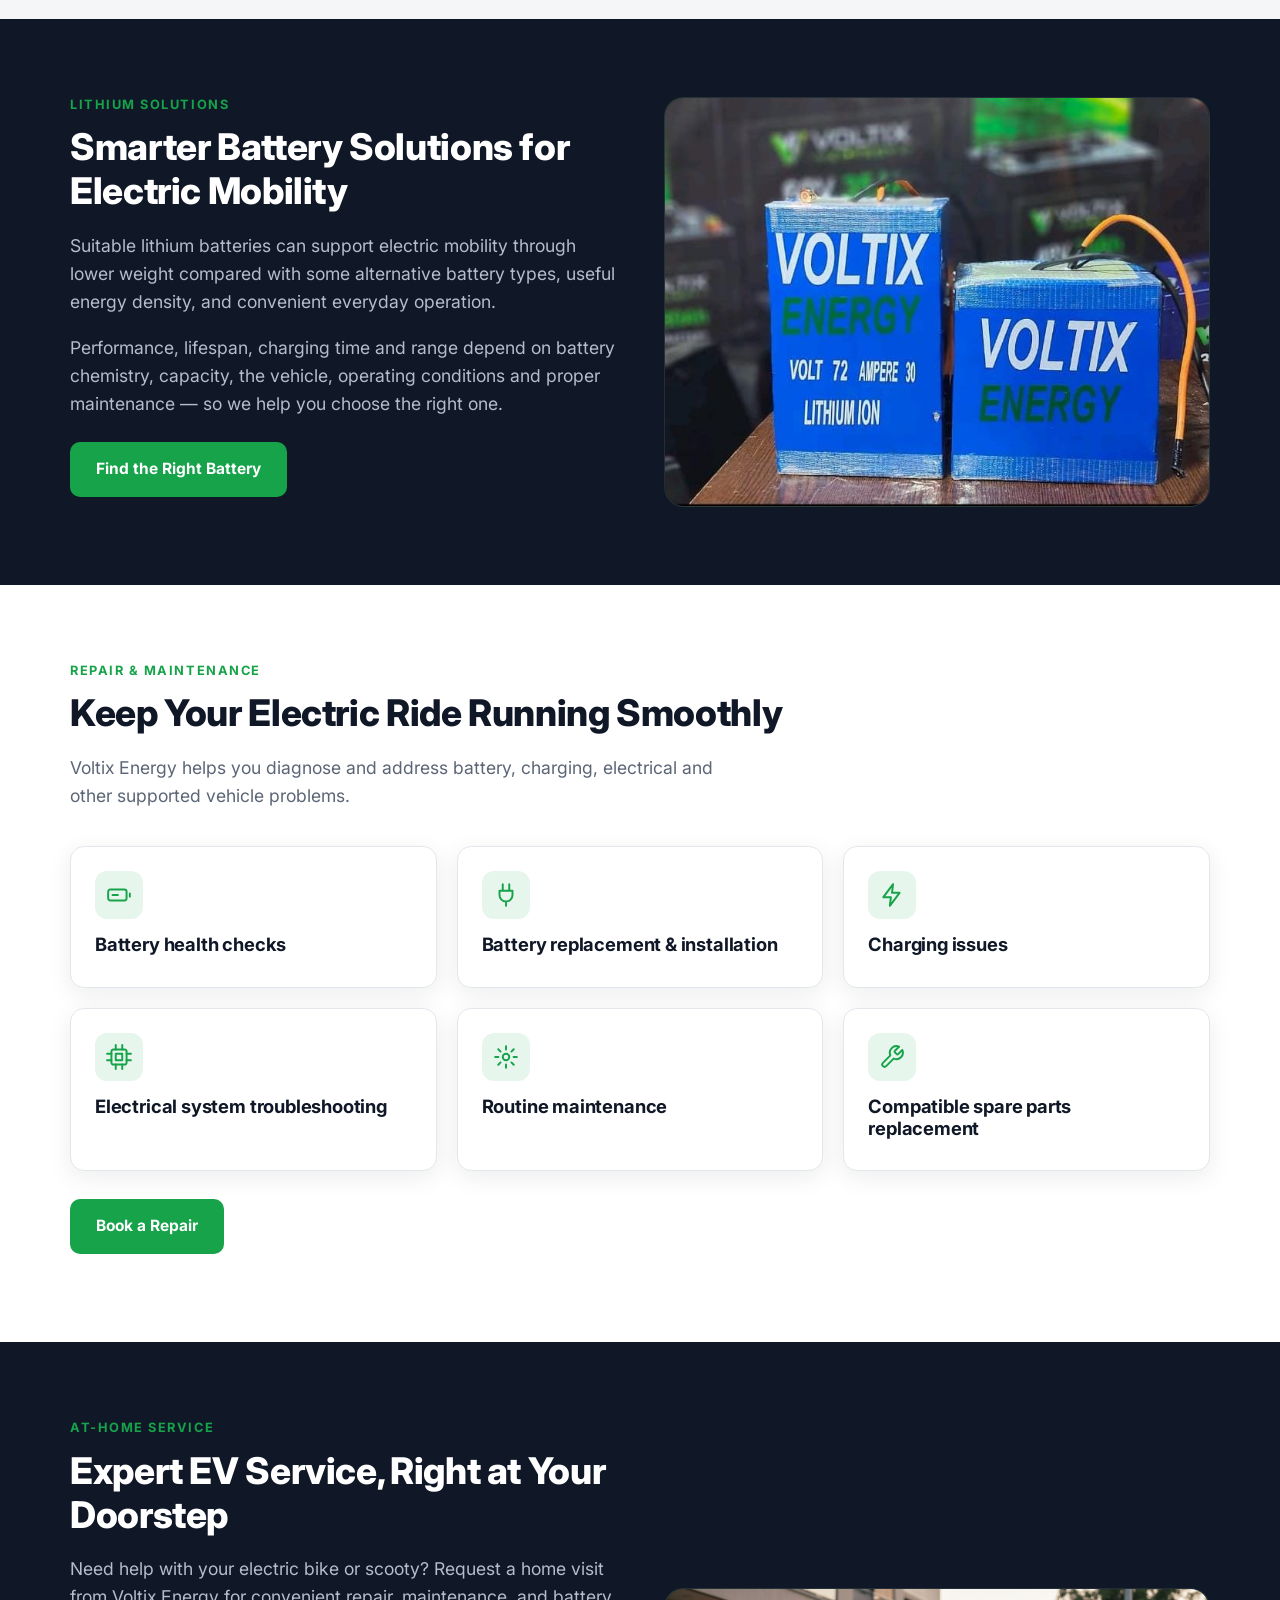
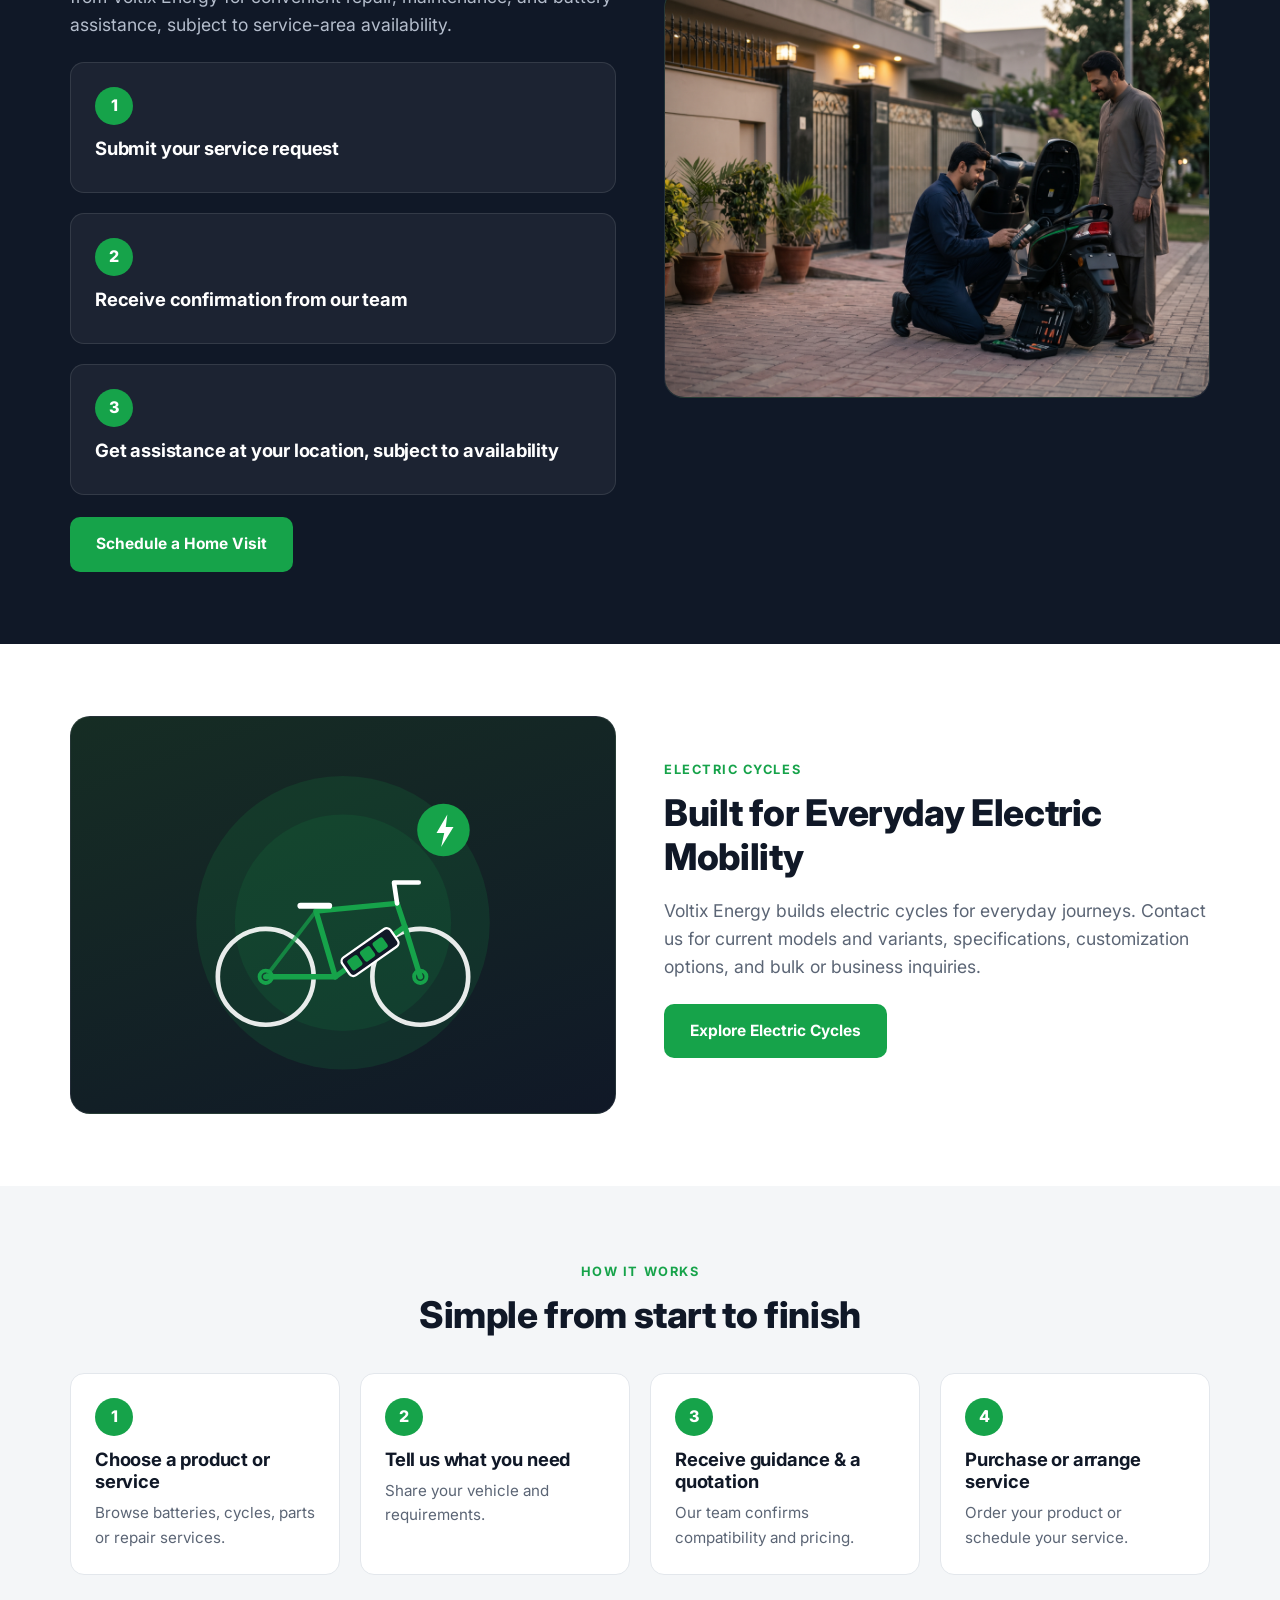
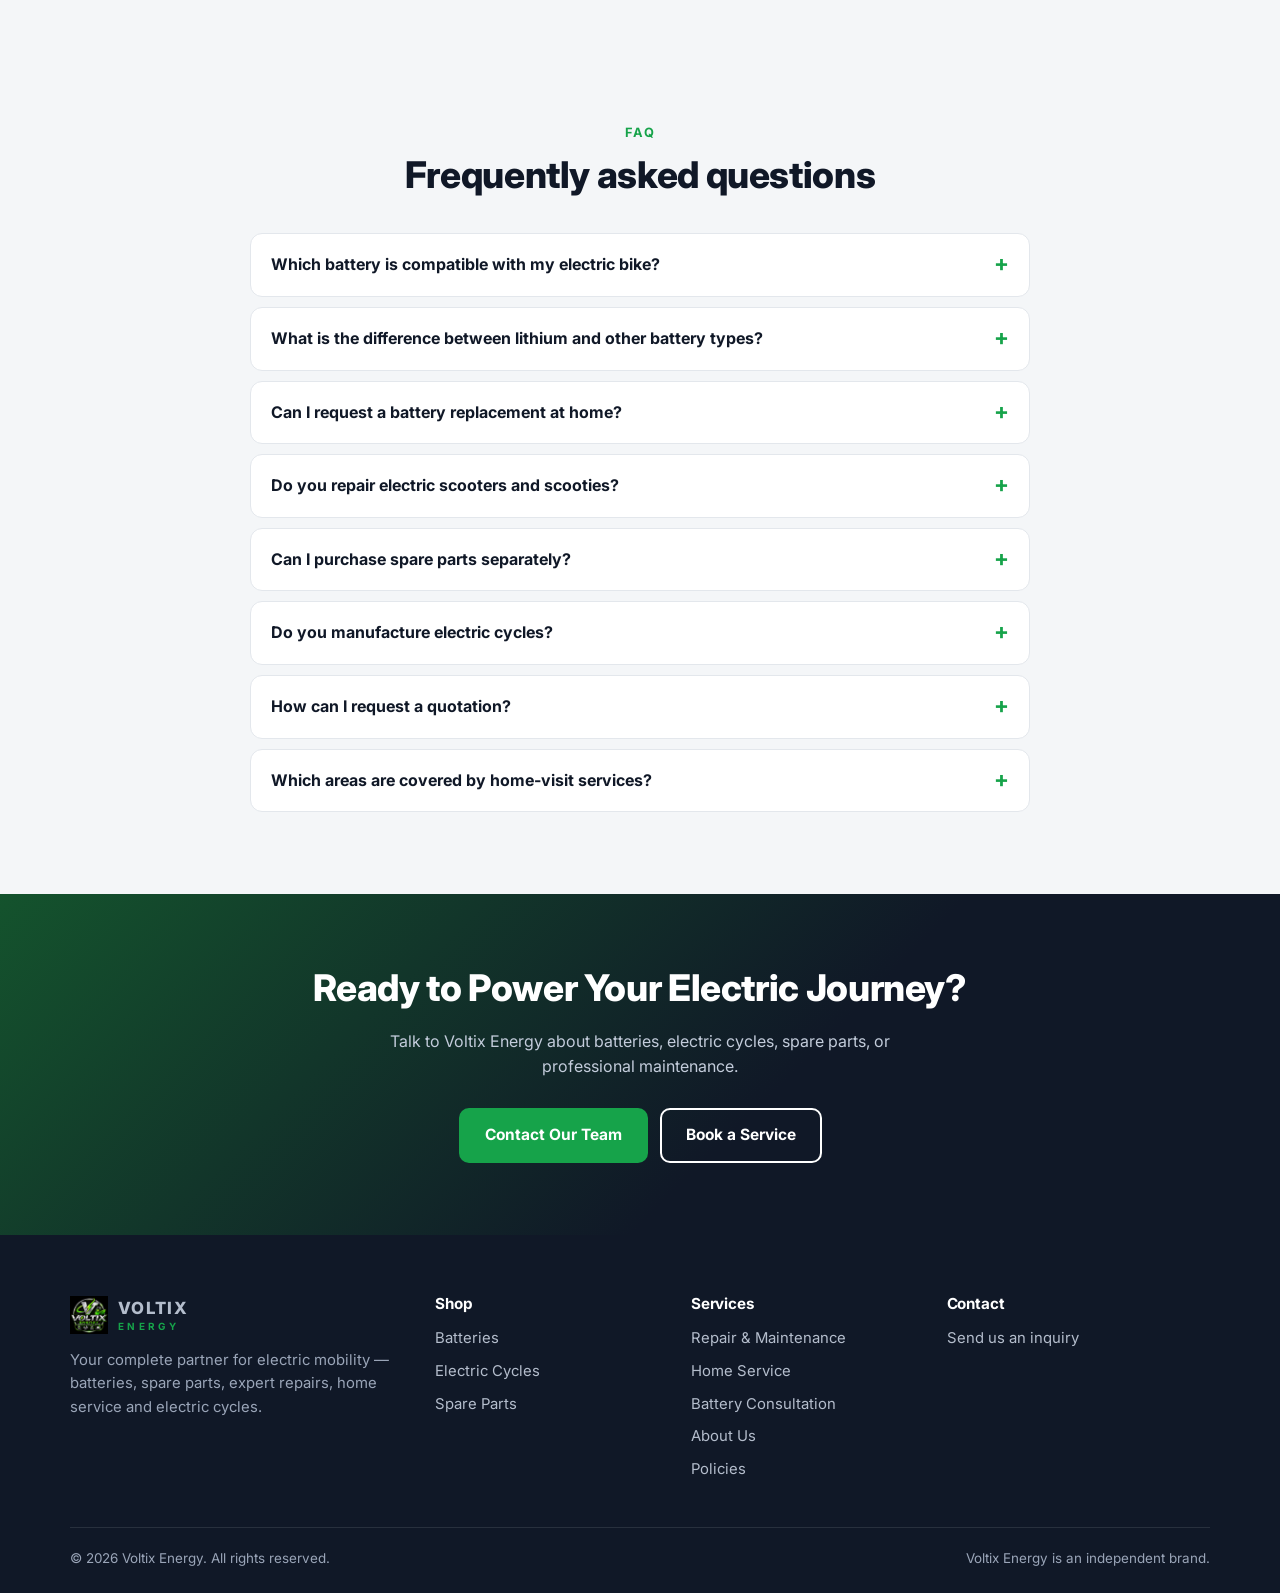
==== commit 20d6b41c: "Replace SVG with image in art box Replaced SVG illustration with an image of a technician servicing " ====
--- a/index.html
+++ b/index.html
@@ -207,16 +207,8 @@
       <a class="btn btn-primary" href="home-service.html">Schedule a Home Visit</a>
     </div>
 
-    <div class="art-box">
-      <svg viewBox="0 0 440 300" role="img" aria-label="Illustration of a technician visiting a home">
-        <rect x="30" y="140" width="190" height="120" rx="6" fill="#16213a" stroke="#16A34A" stroke-width="4"/>
-        <path d="M20 145L125 62l105 83" fill="none" stroke="#16A34A" stroke-width="6" stroke-linecap="round" stroke-linejoin="round"/>
-        <rect x="105" y="190" width="40" height="70" rx="4" fill="#16A34A"/>
-        <circle cx="330" cy="220" r="34" fill="none" stroke="#fff" stroke-width="5"/>
-        <circle cx="410" cy="220" r="34" fill="none" stroke="#fff" stroke-width="5"/>
-        <path d="M330 220L365 220 355 170 400 168 410 220M365 220L395 195" fill="none" stroke="#16A34A" stroke-width="5" stroke-linecap="round" stroke-linejoin="round"/>
-        <path d="M300 120l-14 24h10l-4 18 16-26h-10z" fill="#16A34A"/>
-      </svg>
+    <div class="art-box" style="padding:0;overflow:hidden;aspect-ratio:4/3">
+      <img src="home-service.jpg" alt="Technician servicing an electric bike at a customer's home" style="width:100%;height:100%;object-fit:cover;display:block" loading="lazy">
     </div>
   </div>
 </section>
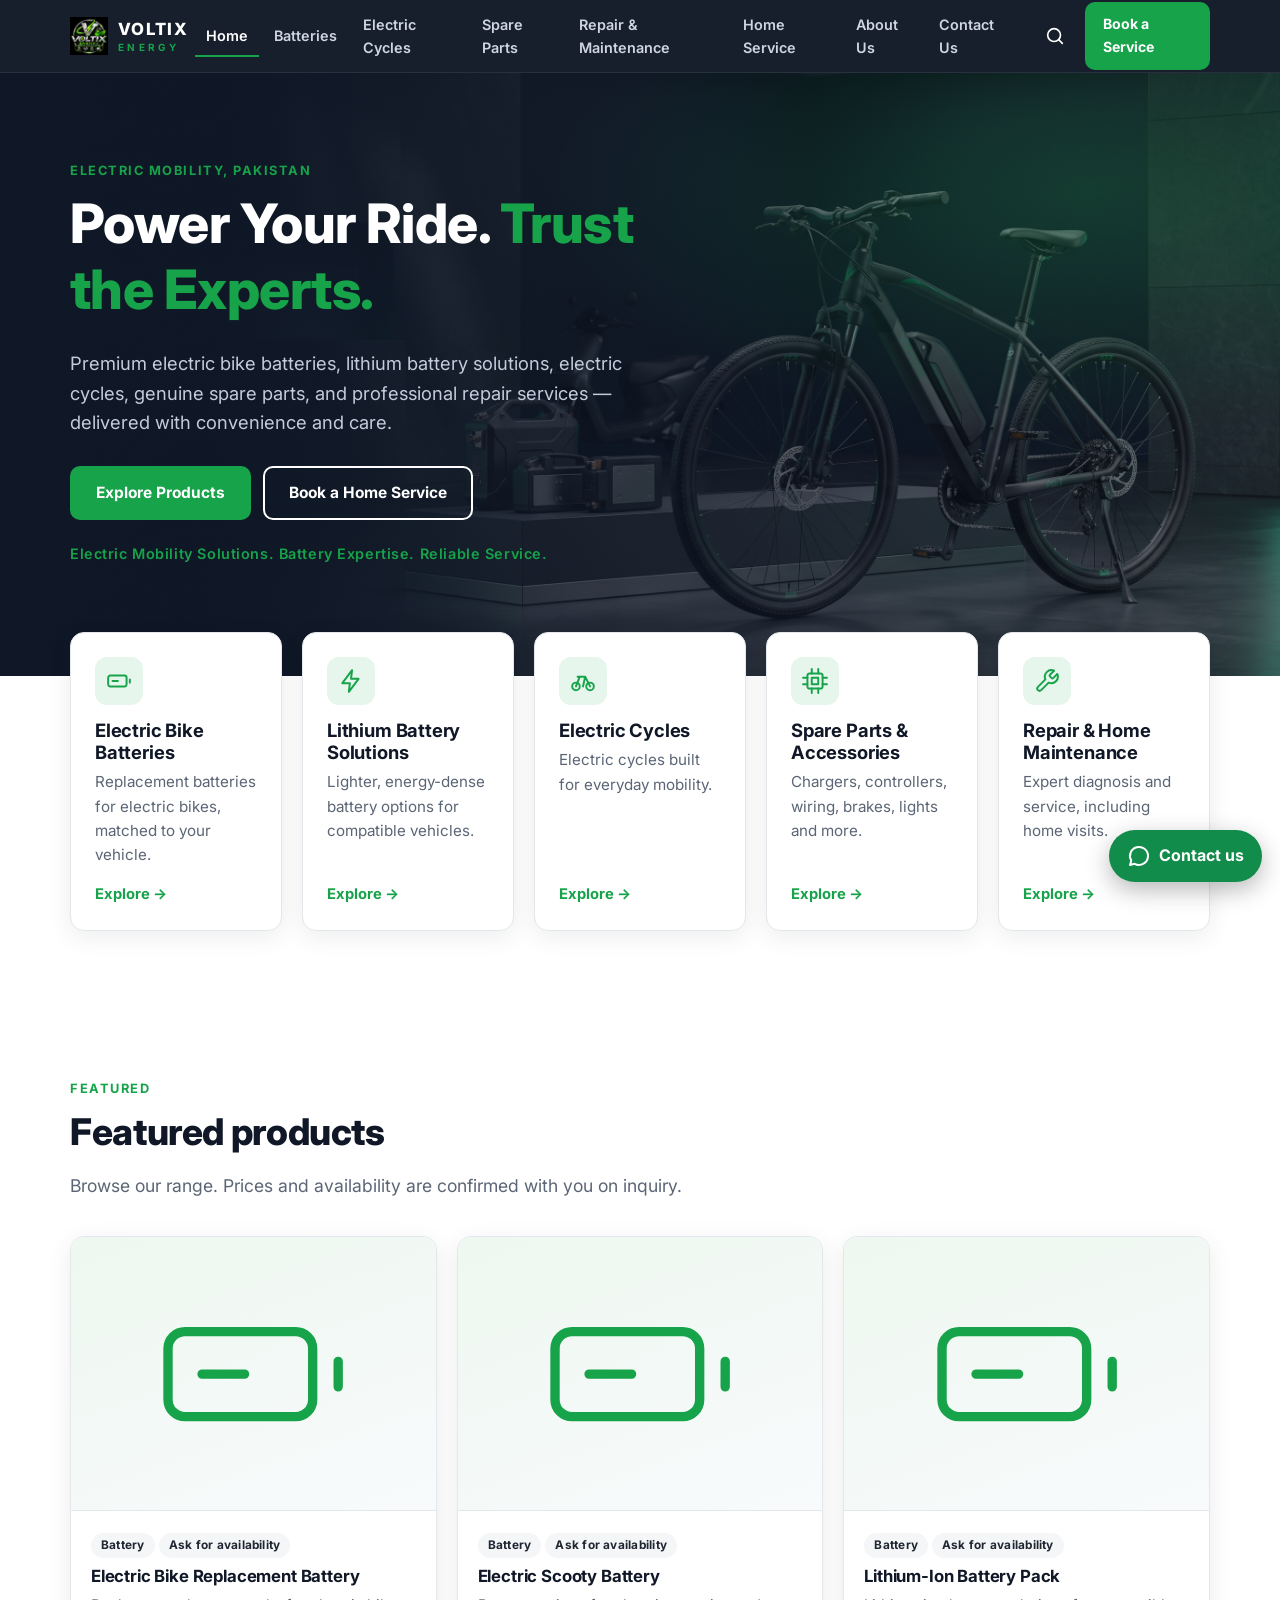
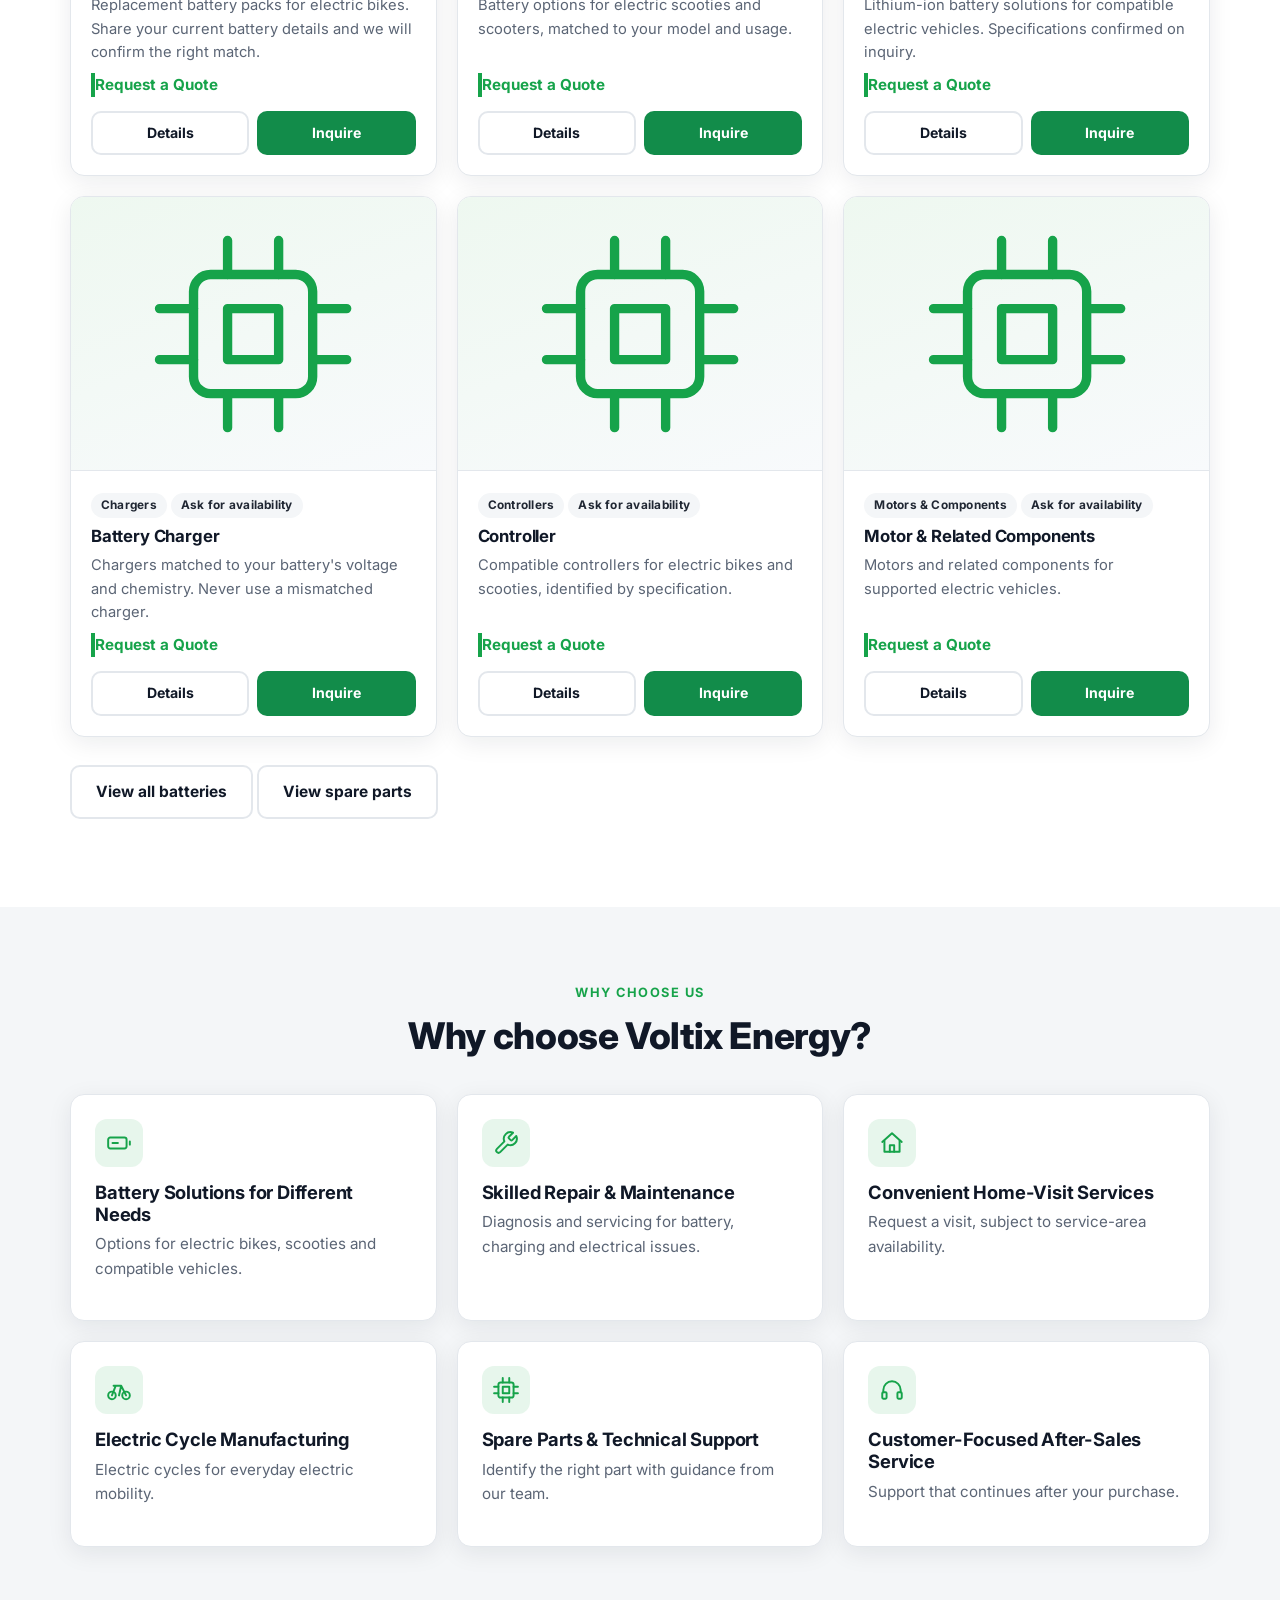
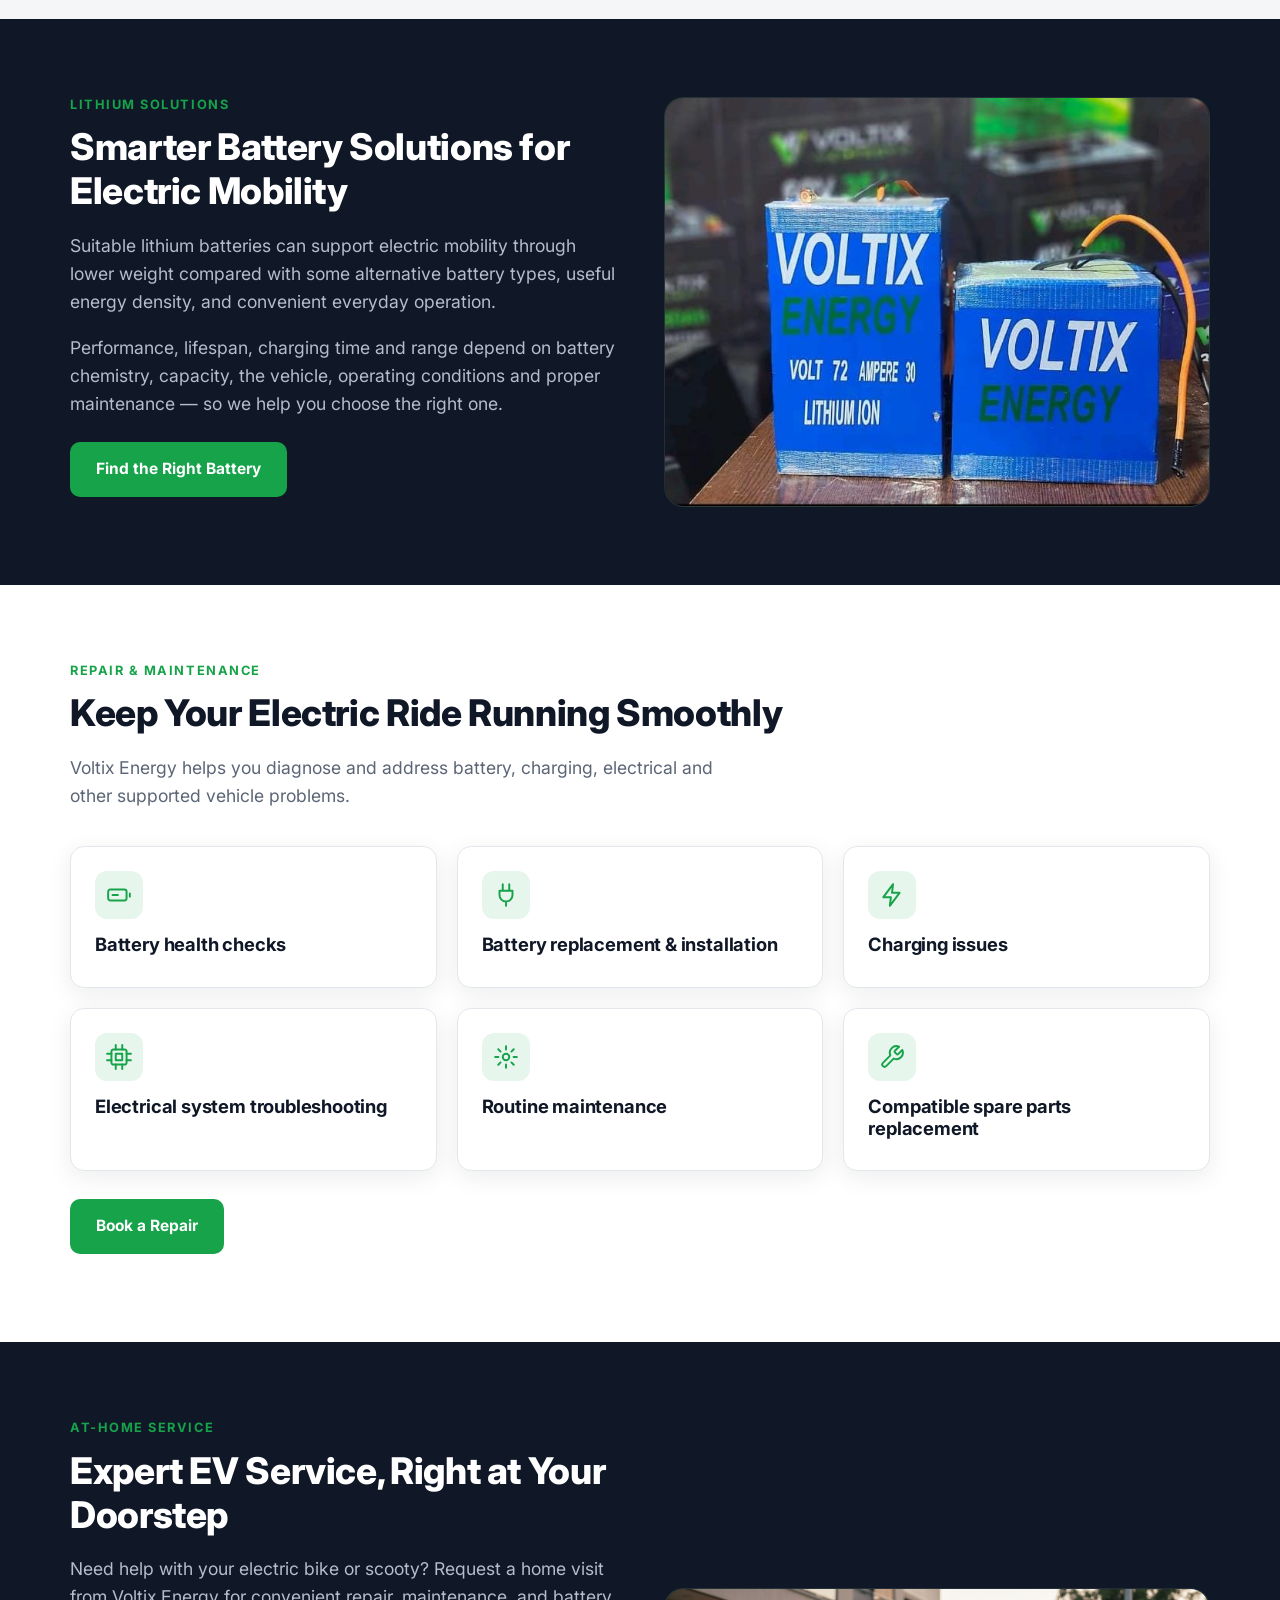
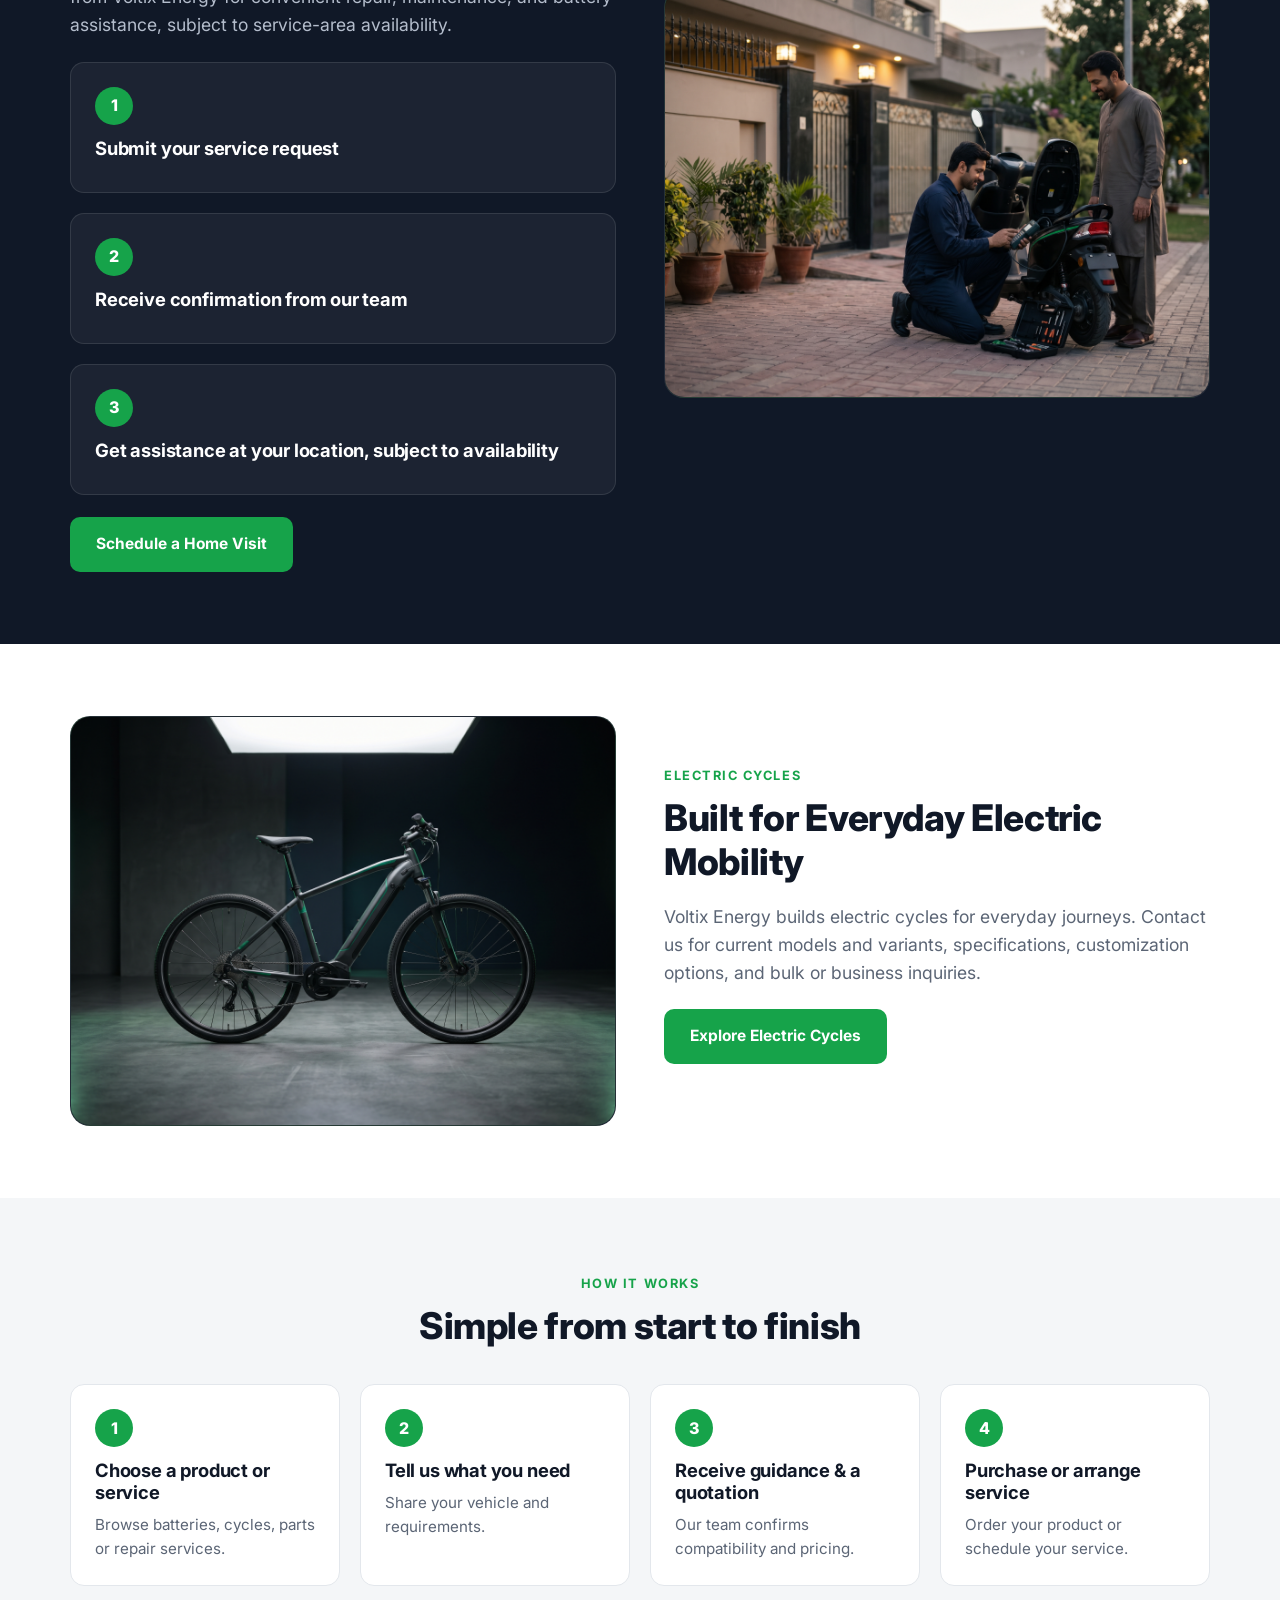
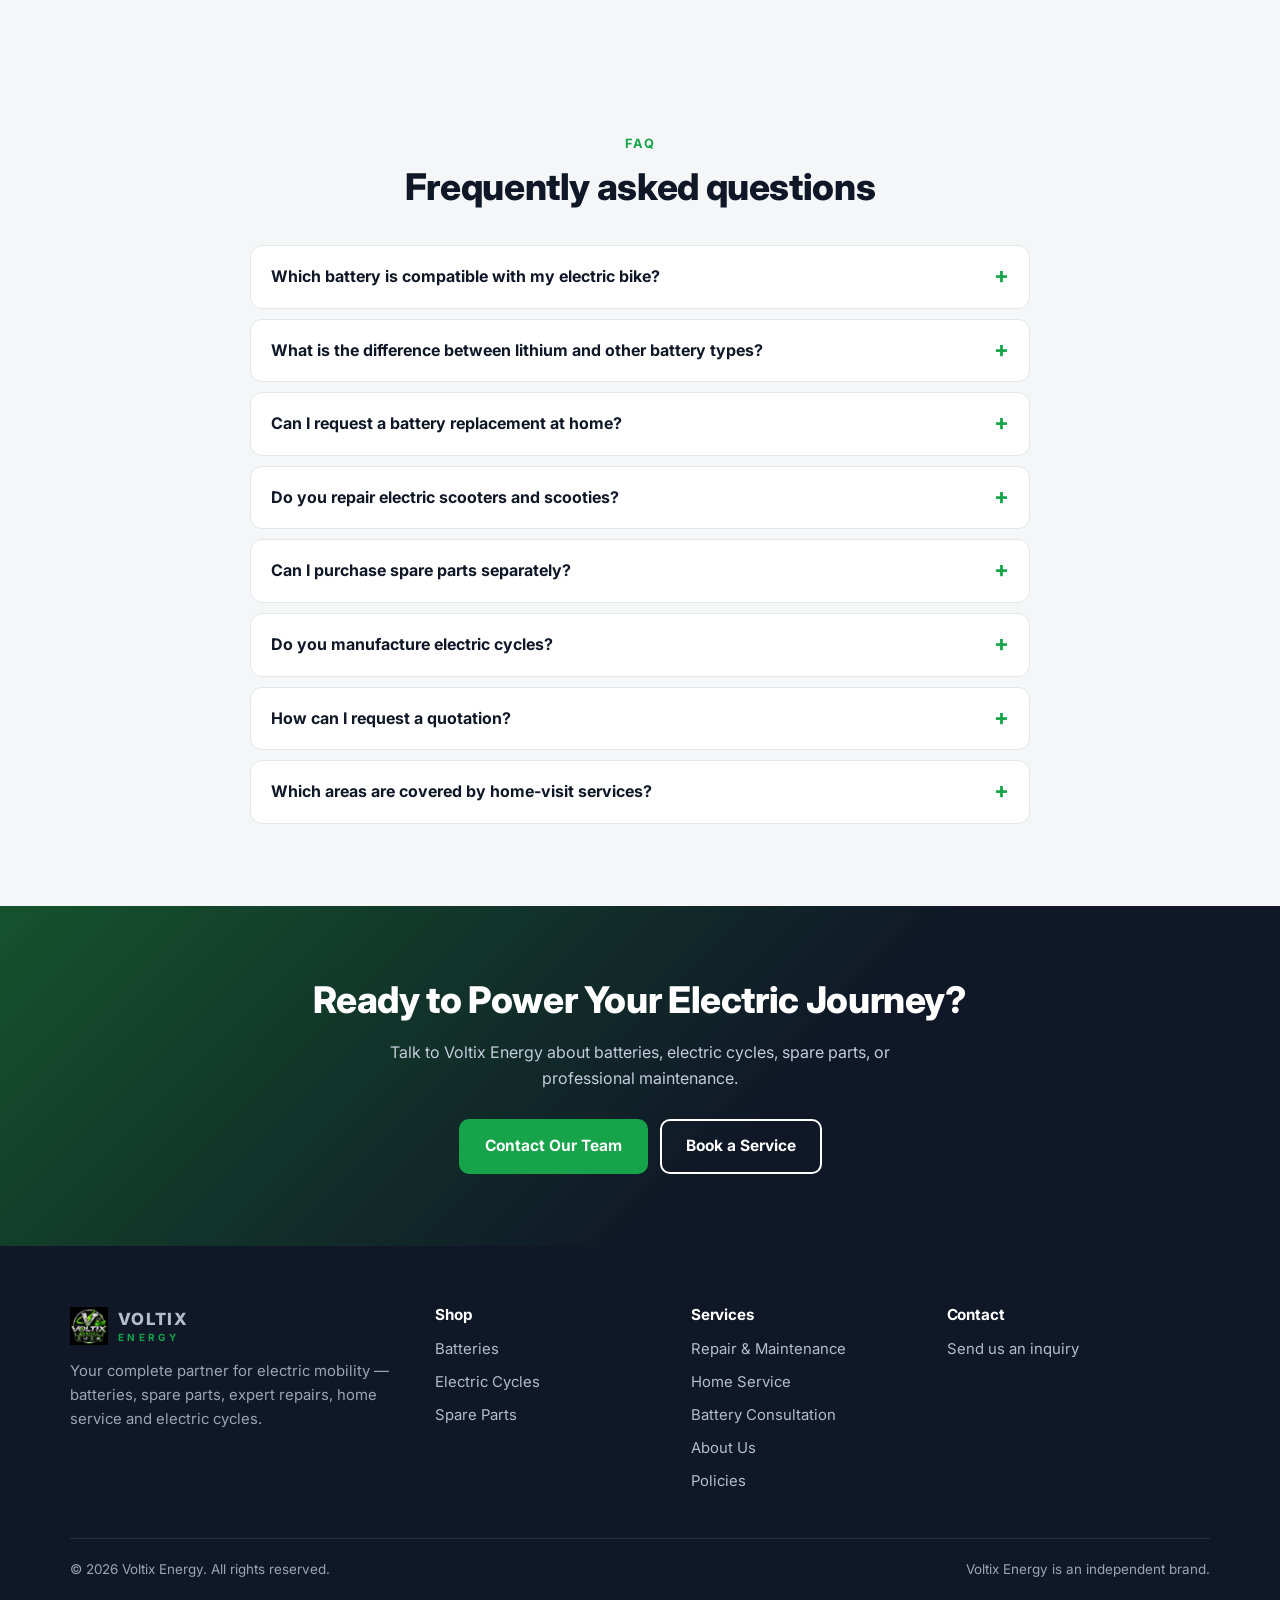
==== commit 3b03e8a6: "Update electric cycle section with image Replaced SVG illustration of electric cycle with an image." ====
--- a/index.html
+++ b/index.html
@@ -216,30 +216,8 @@
 <!-- ELECTRIC CYCLES -->
 <section class="section">
   <div class="container split">
-    <div class="art-box">
-      <svg viewBox="0 0 440 440" role="img" aria-label="Illustration of a Voltix electric cycle">
-        <circle cx="220" cy="230" r="190" fill="#16A34A" opacity=".14"/>
-        <circle cx="220" cy="230" r="140" fill="#16A34A" opacity=".12"/>
-        <g fill="none" stroke-linecap="round" stroke-linejoin="round">
-          <circle cx="120" cy="300" r="62" stroke="#fff" stroke-width="6" opacity=".9"/>
-          <circle cx="320" cy="300" r="62" stroke="#fff" stroke-width="6" opacity=".9"/>
-          <circle cx="120" cy="300" r="8" stroke="#16A34A" stroke-width="5"/>
-          <circle cx="320" cy="300" r="8" stroke="#16A34A" stroke-width="5"/>
-          <path d="M120 300L210 300L185 215L290 205L300 235L320 300" stroke="#16A34A" stroke-width="7"/>
-          <path d="M210 300L300 235" stroke="#16A34A" stroke-width="7"/>
-          <path d="M185 215L120 300" stroke="#16A34A" stroke-width="5" opacity=".7"/>
-          <path d="M290 205L286 178L318 178" stroke="#fff" stroke-width="6"/>
-          <path d="M165 208L202 208" stroke="#fff" stroke-width="8"/>
-        </g>
-        <g transform="rotate(-35 255 268)">
-          <rect x="217" y="254" width="76" height="28" rx="6" fill="#101827" stroke="#fff" stroke-width="3"/>
-          <rect x="223" y="260" width="16" height="16" rx="3" fill="#16A34A"/>
-          <rect x="243" y="260" width="16" height="16" rx="3" fill="#16A34A"/>
-          <rect x="263" y="260" width="16" height="16" rx="3" fill="#16A34A"/>
-        </g>
-        <circle cx="350" cy="110" r="34" fill="#16A34A"/>
-        <path d="M355 90l-14 24h10l-4 18 16-26h-10z" fill="#fff"/>
-      </svg>
+    <div class="art-box" style="padding:0;overflow:hidden;aspect-ratio:4/3">
+      <img src="cycles.jpg" alt="Voltix electric cycle" style="width:100%;height:100%;object-fit:cover;display:block" loading="lazy">
     </div>
 
     <div>
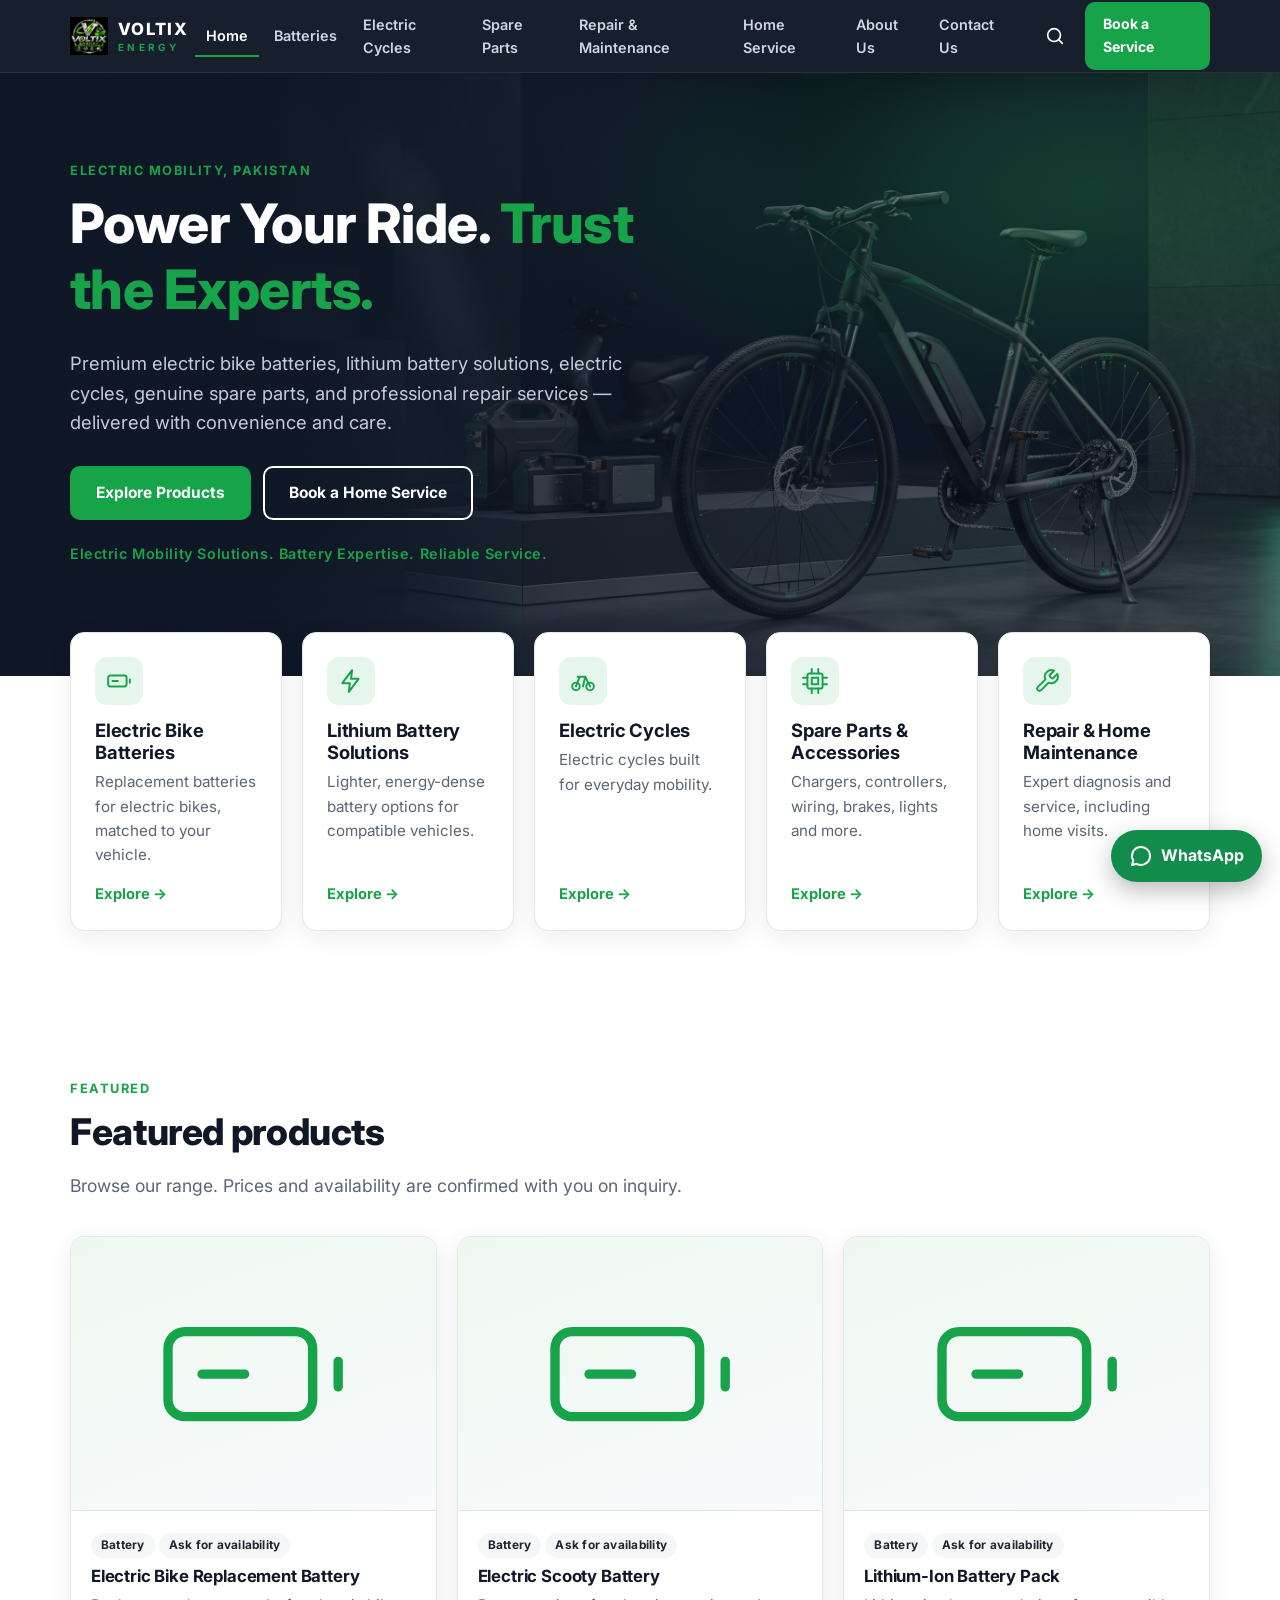
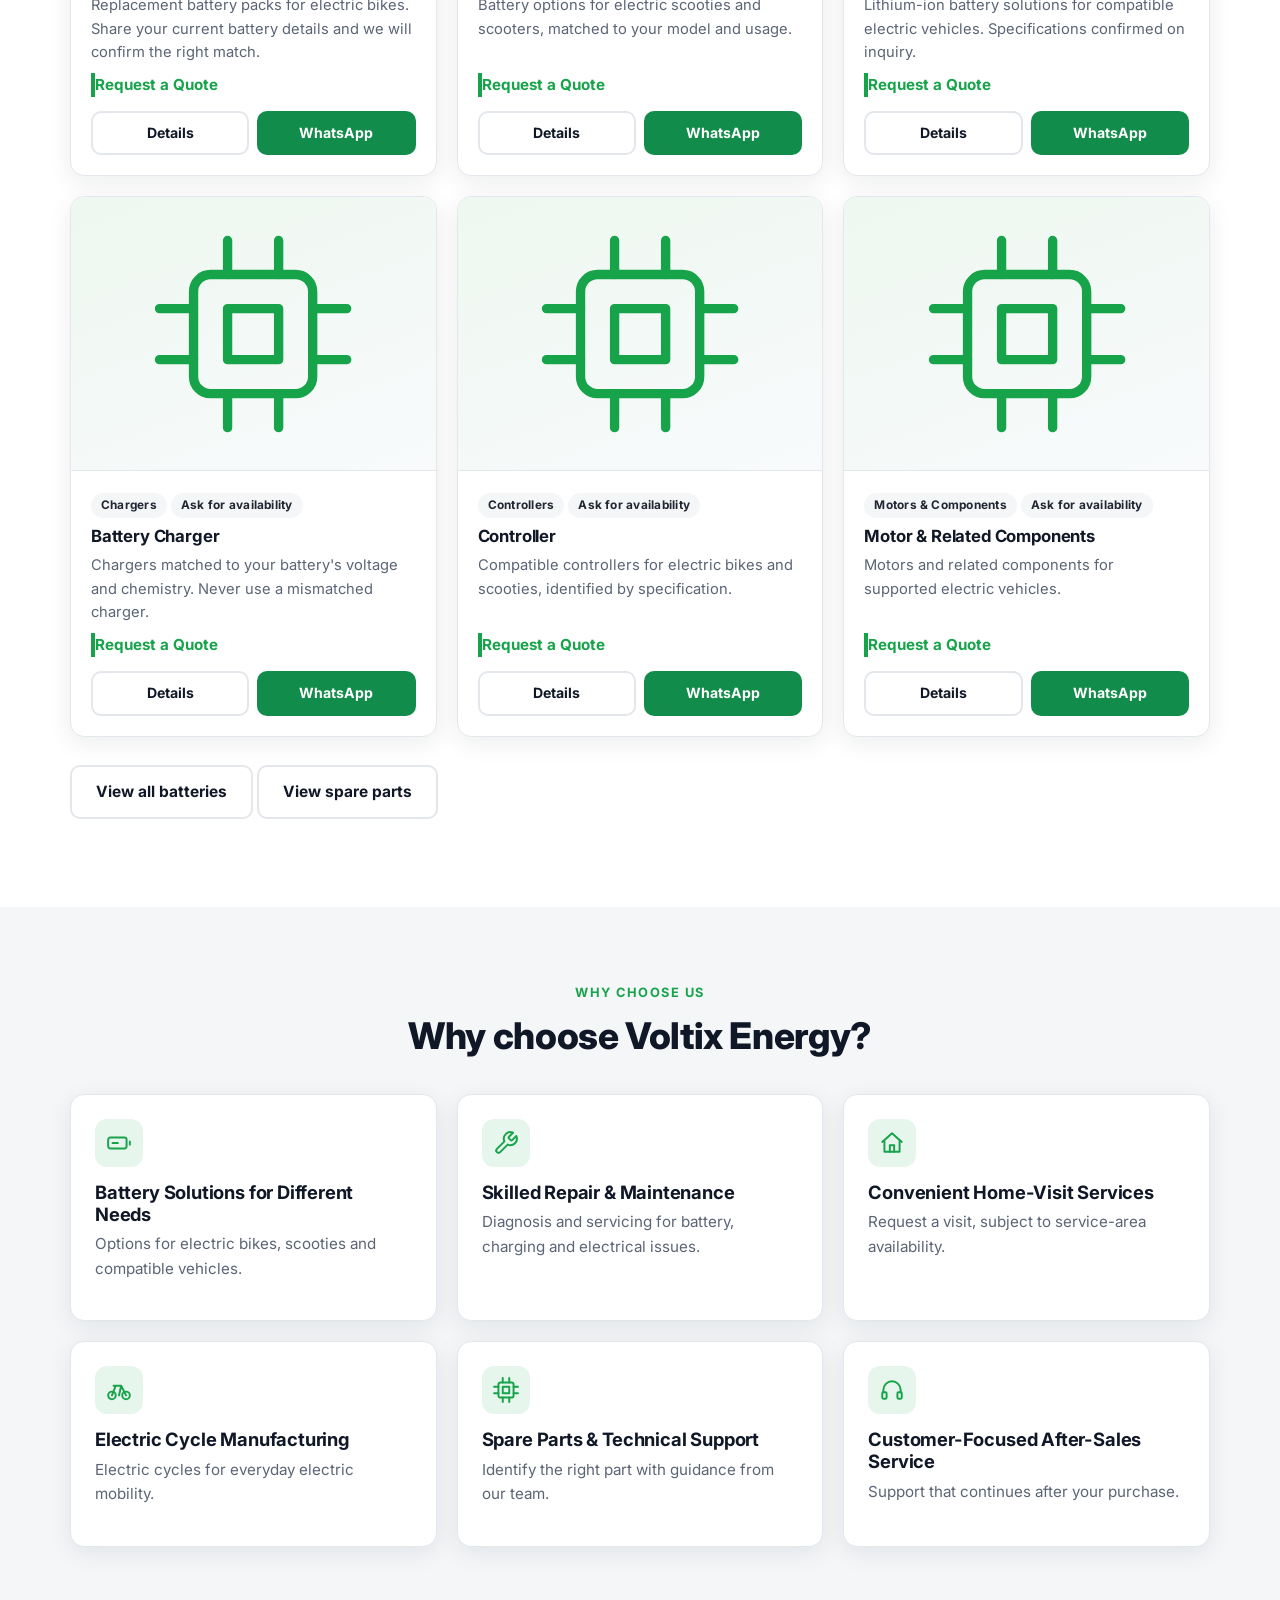
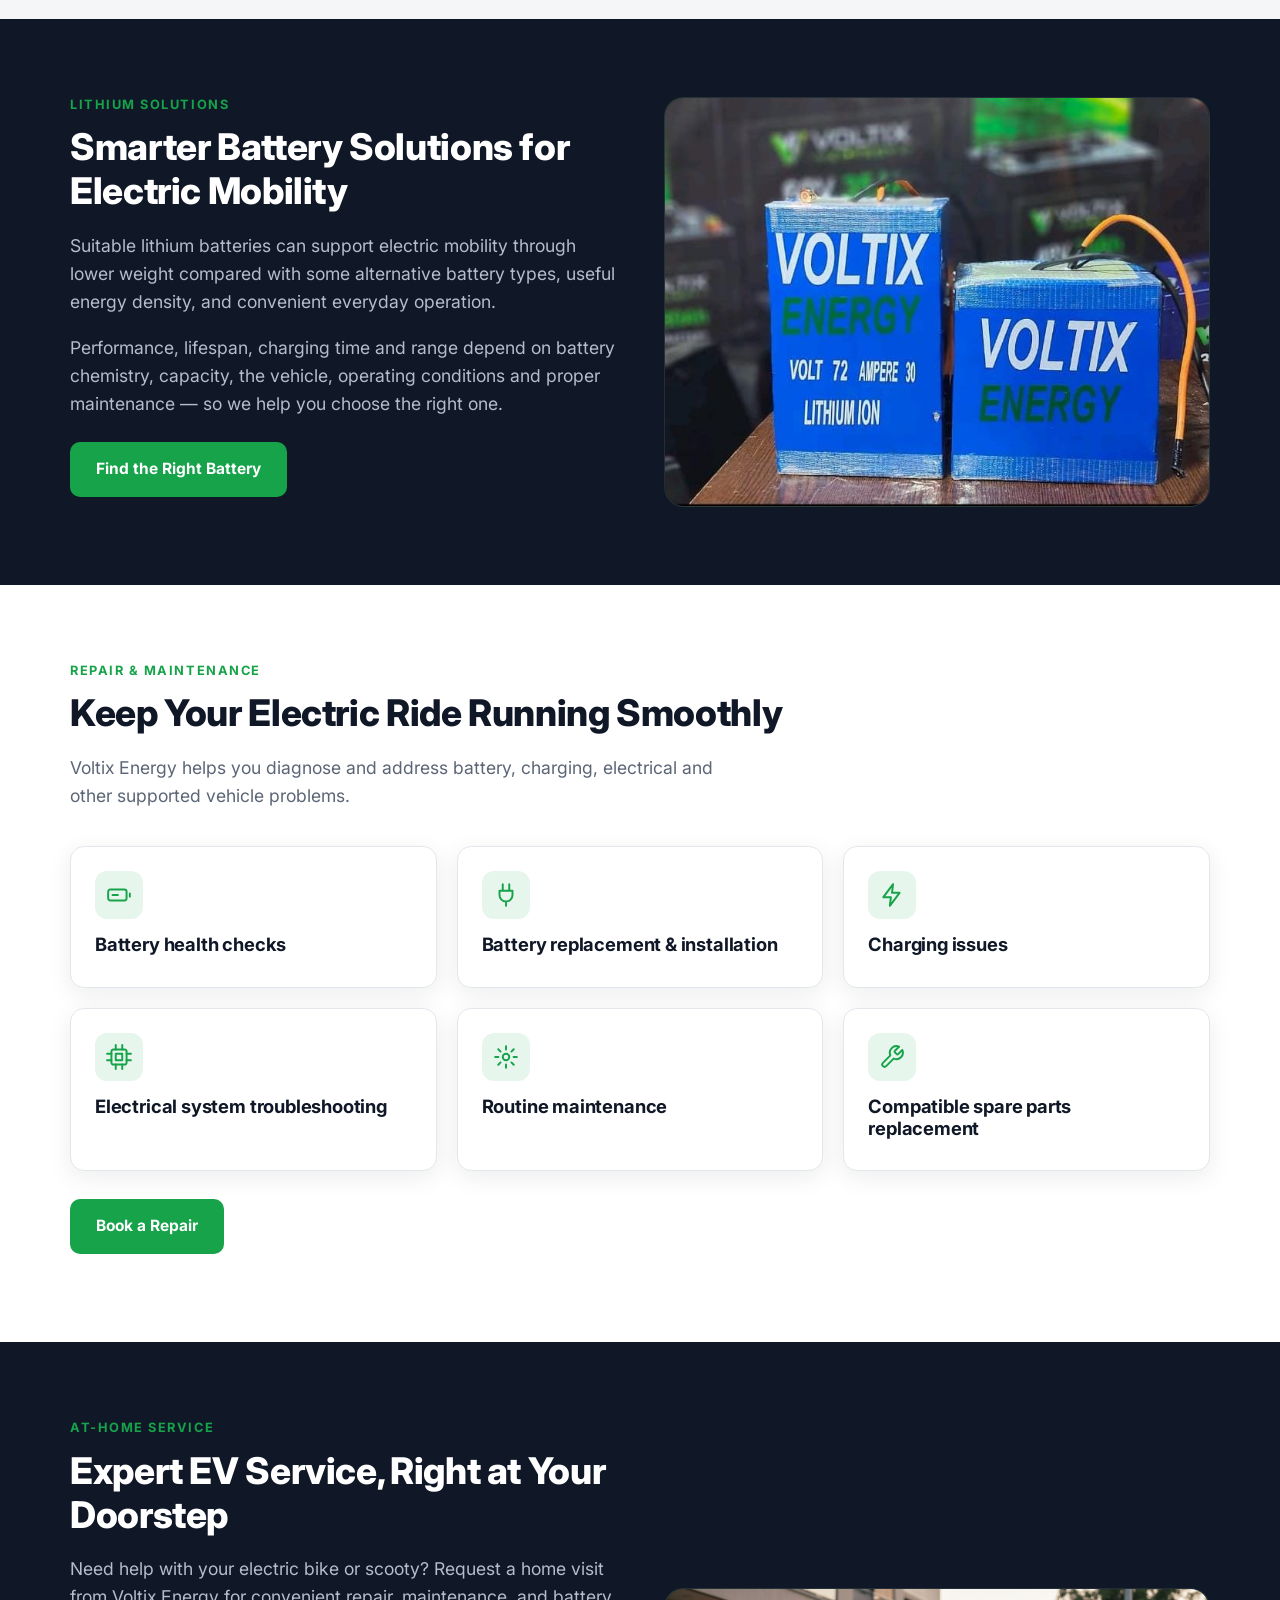
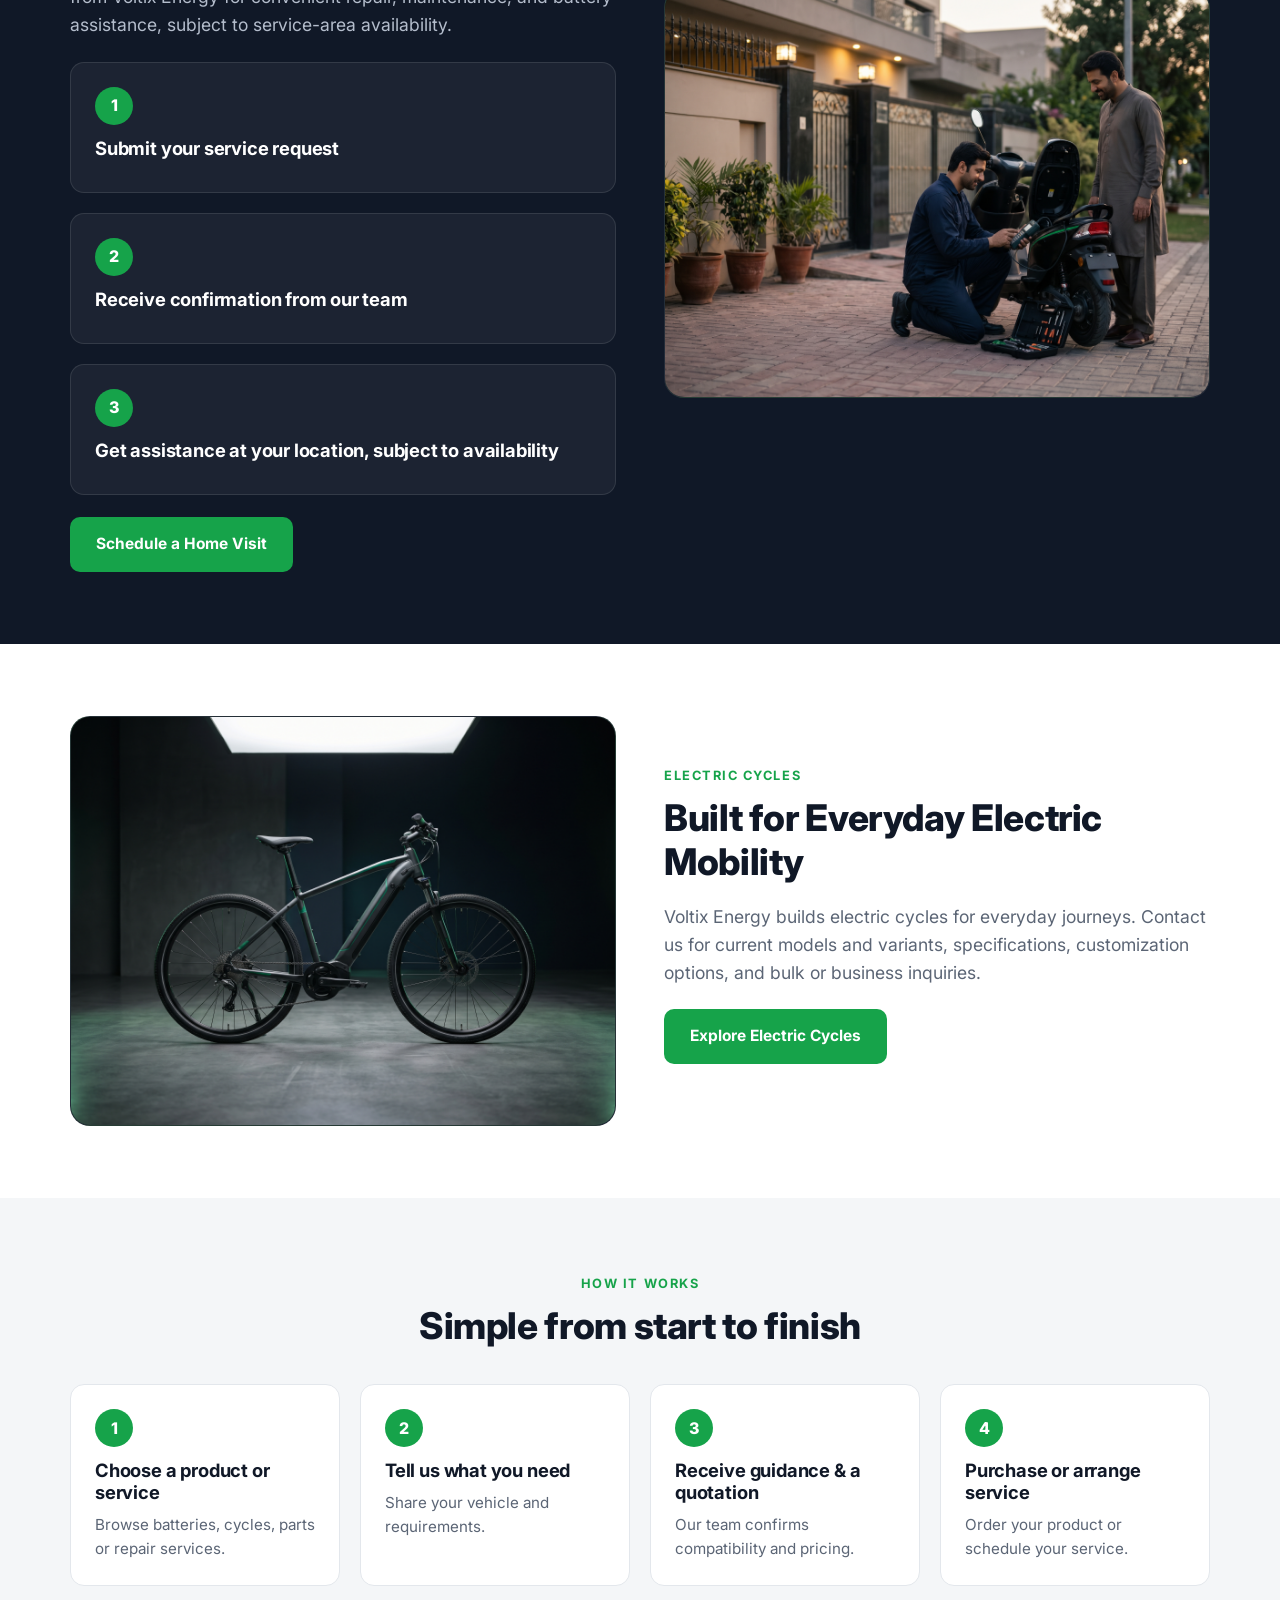
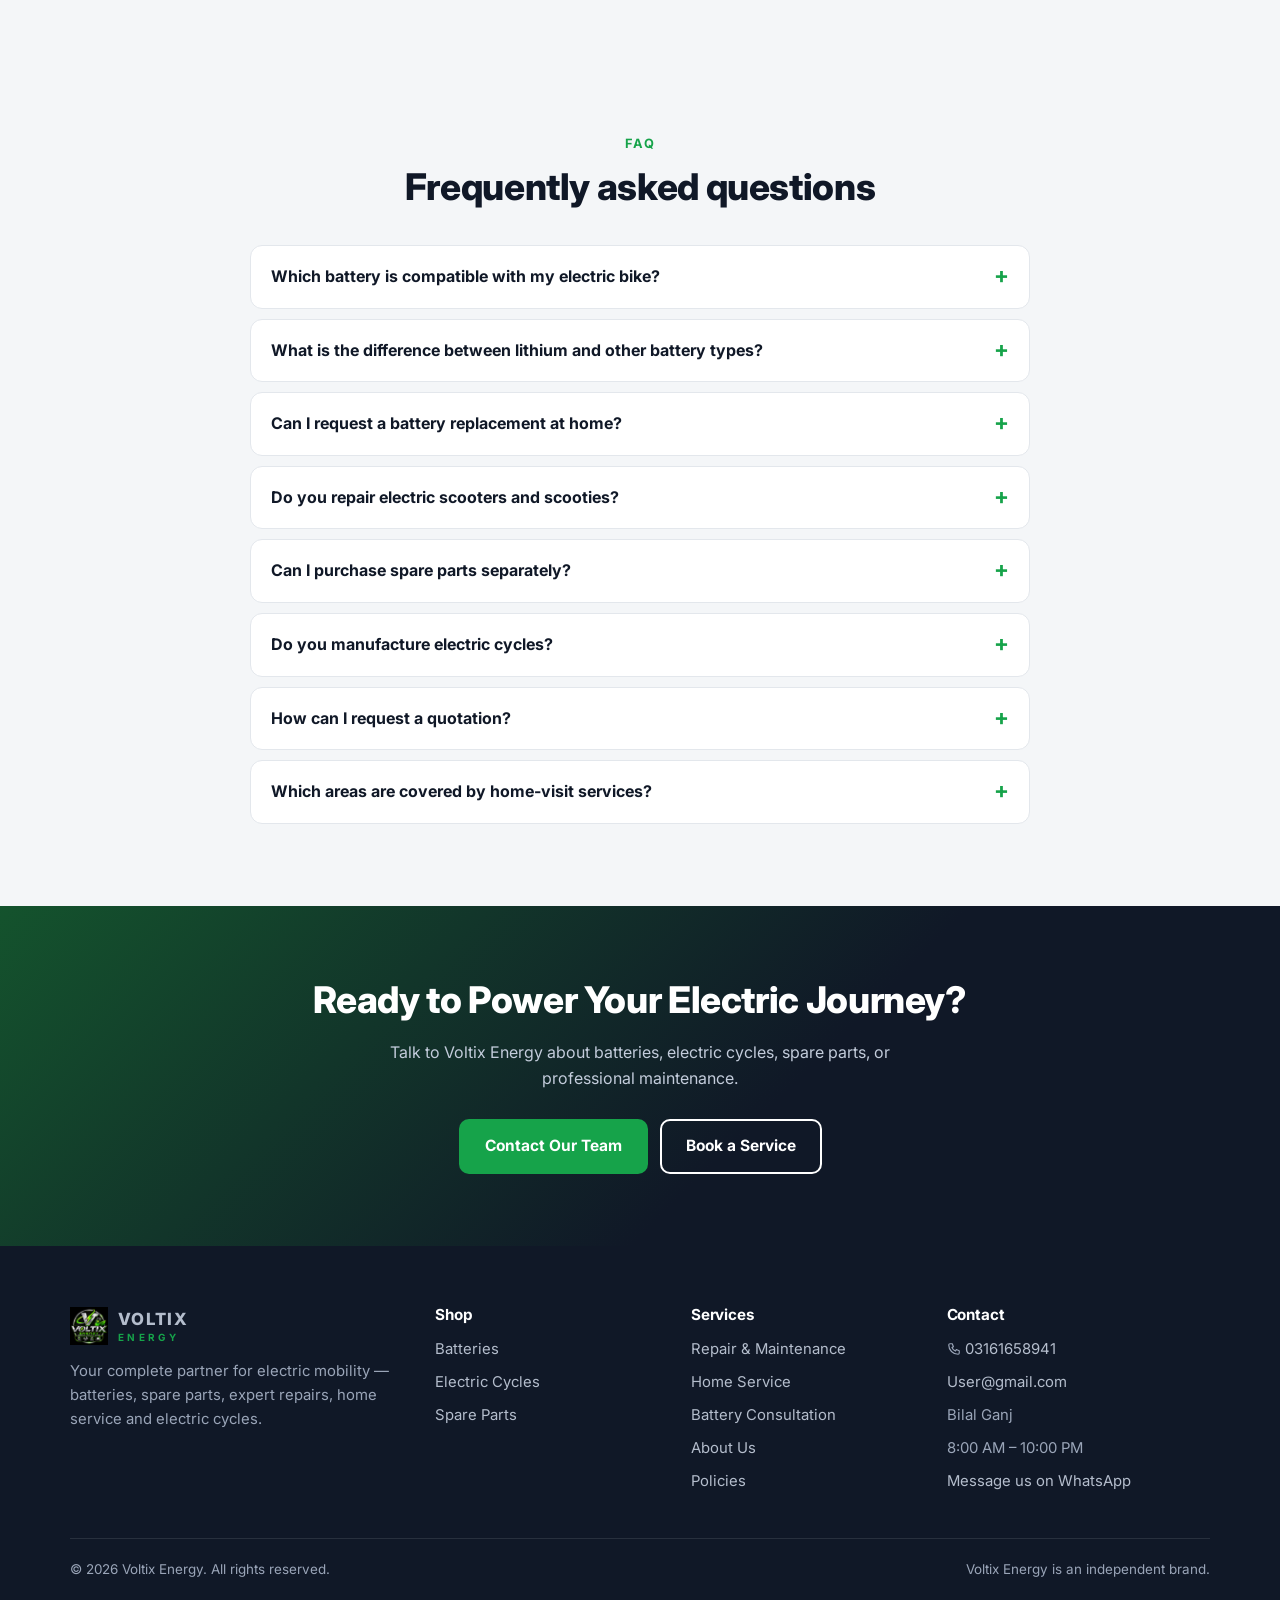
==== commit edf8f28e: "Enhance hero section with mobile styles Added mobile-specific styles for the hero section." ====
--- a/index.html
+++ b/index.html
@@ -25,8 +25,21 @@
 
 <main id="main">
 
-  <!-- HERO -->
+<!-- HERO -->
+<style>
+  /* Hidden on desktop, so the desktop hero is unchanged */
+  .hero-mobile-img{display:none}
+
+  /* Mobile only */
+  @media(max-width:860px){
+    .hero{background:#101827 !important;padding:0 0 48px !important}
+    .hero-mobile-img{display:block;position:relative;width:100%;height:auto}
+    .hero .hero-grid{margin-top:28px}
+  }
+</style>
+
 <section class="hero" style="background:linear-gradient(90deg,rgba(16,24,39,.92) 0%,rgba(16,24,39,.7) 55%,rgba(16,24,39,.35) 100%),url('hero.jpg') right center/cover no-repeat">
+  <img class="hero-mobile-img" src="hero.jpg" alt="Voltix Energy electric bike" fetchpriority="high">
   <div class="container hero-grid">
     <div>
       <span class="eyebrow" style="color:#16A34A">Electric mobility, Pakistan</span>
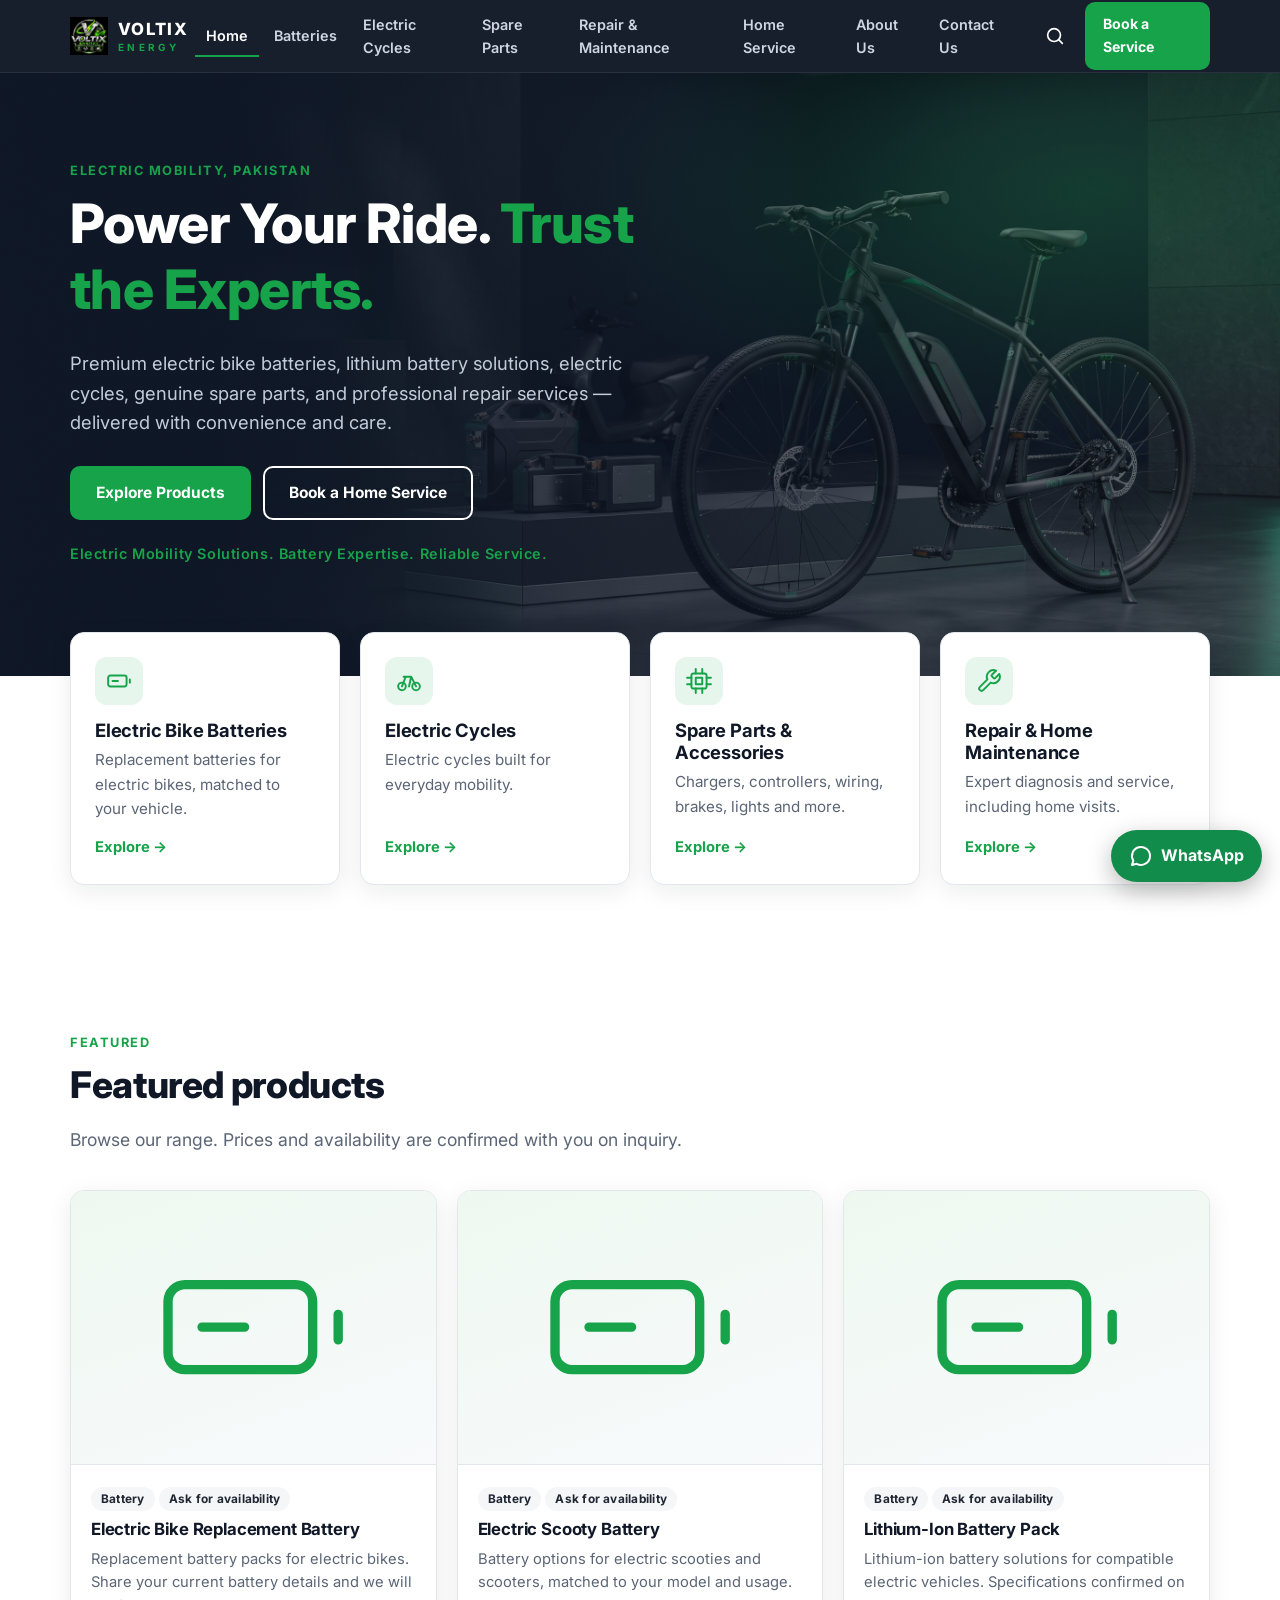
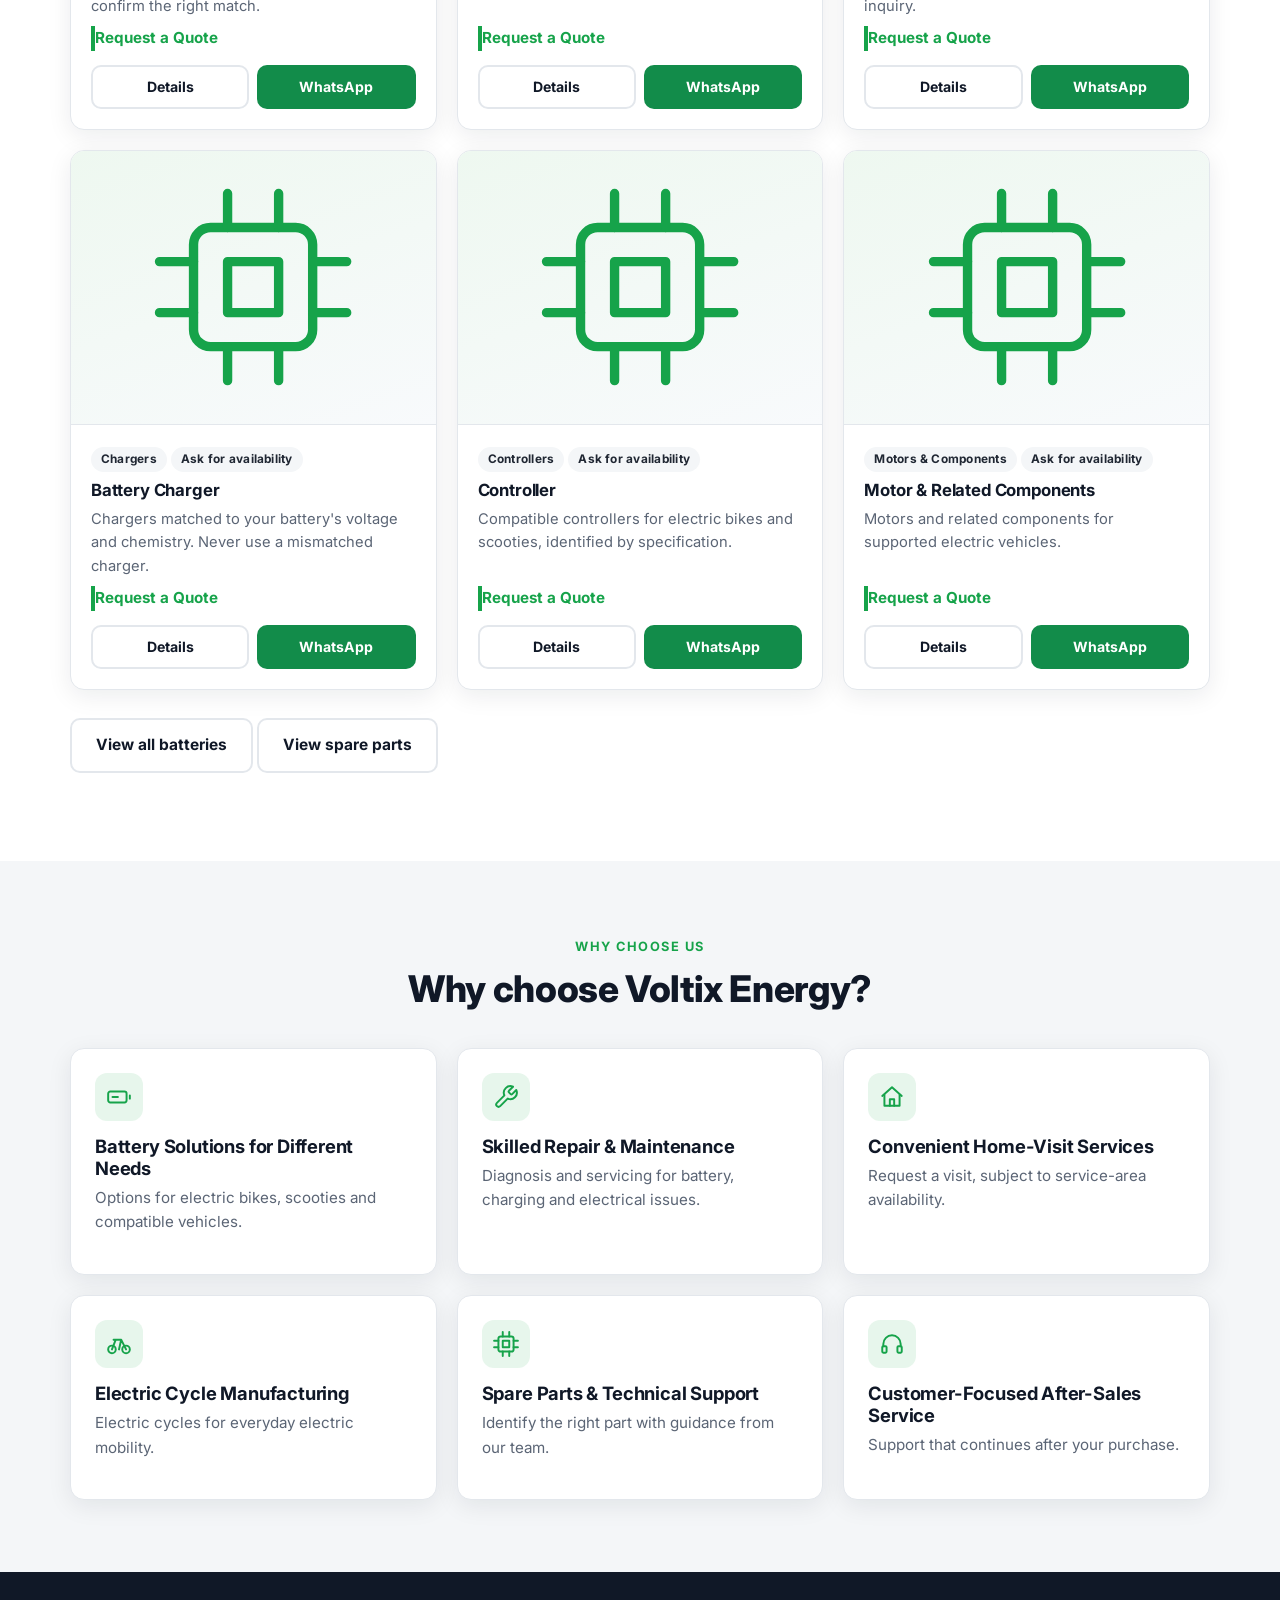
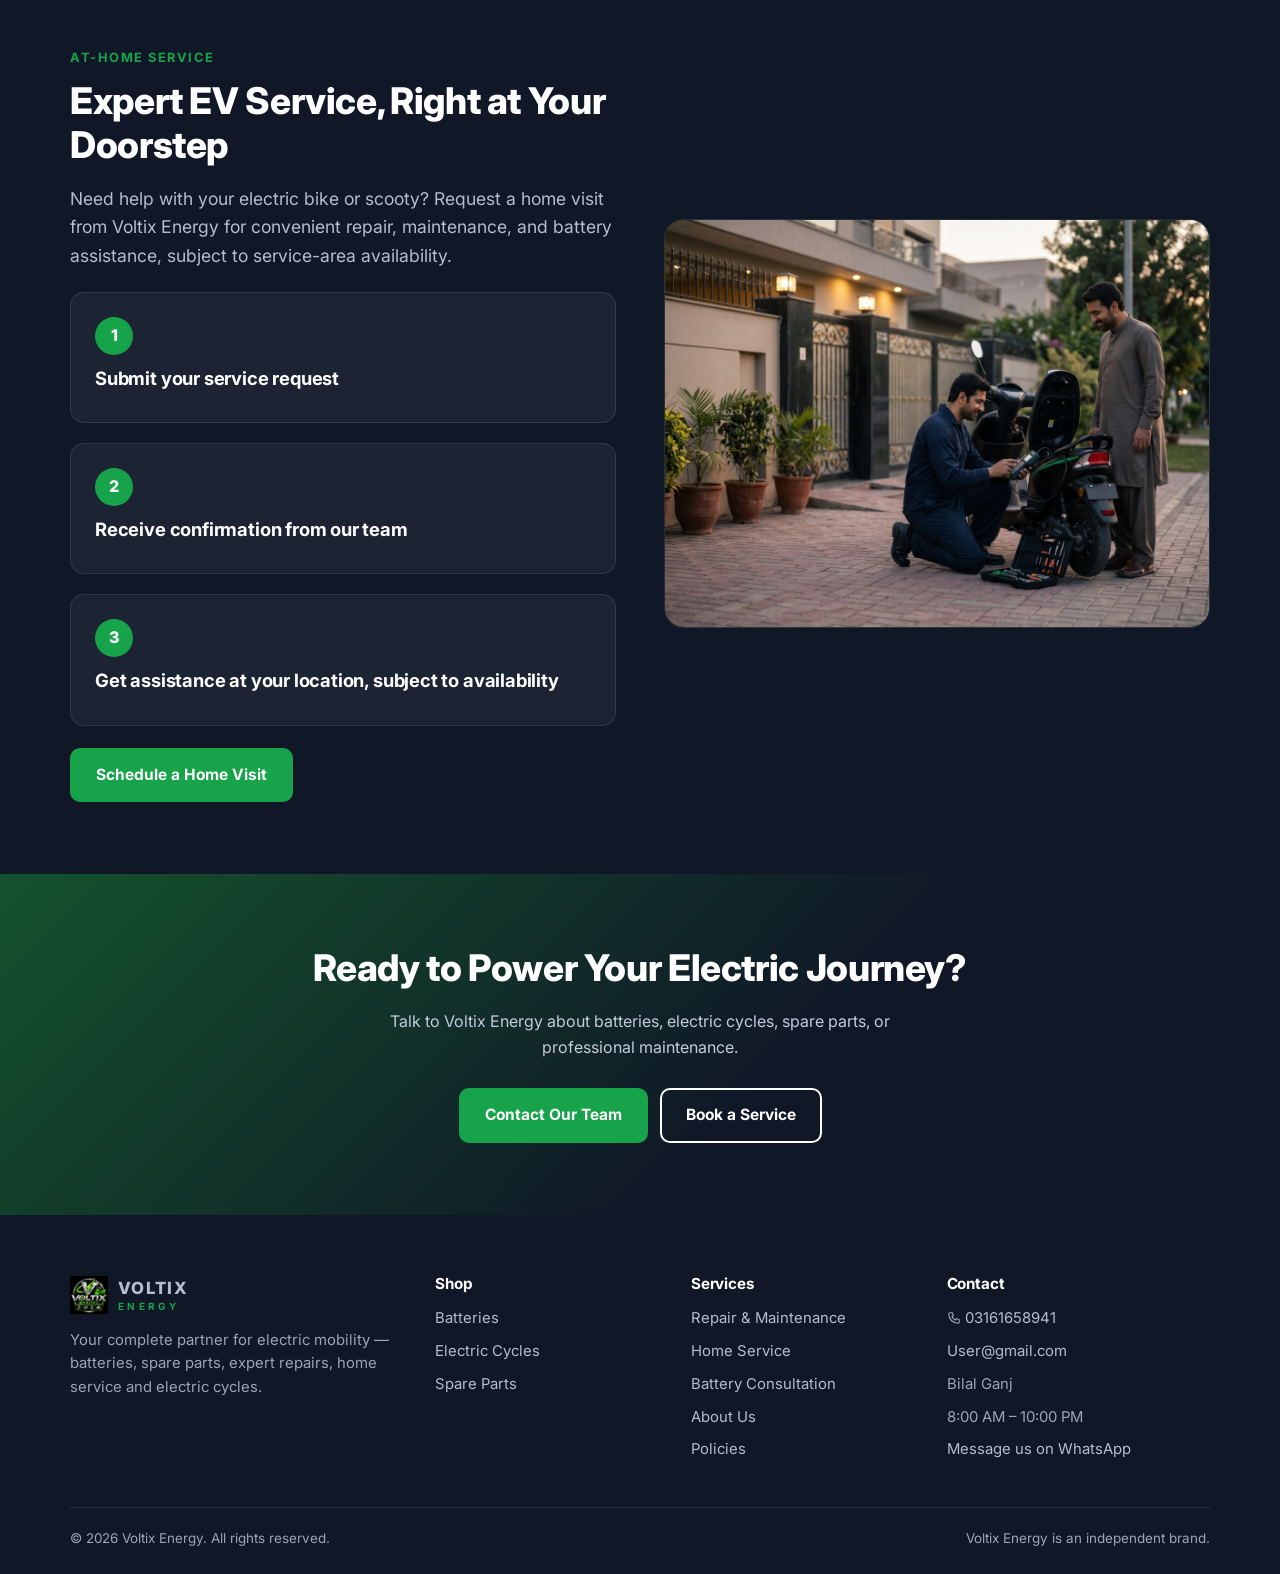
==== commit 0576bec5: "Remove unused sections from index.html Removed sections related to lithium battery solutions, repair" ====
--- a/index.html
+++ b/index.html
@@ -33,8 +33,13 @@
   /* Mobile only */
   @media(max-width:860px){
     .hero{background:#101827 !important;padding:0 0 48px !important}
-    .hero-mobile-img{display:block;position:relative;width:100%;height:auto}
-    .hero .hero-grid{margin-top:28px}
+    .hero-mobile-img{
+      display:block;position:relative;width:100%;height:auto;
+      -webkit-mask-image:linear-gradient(to bottom,#000 55%,transparent 100%);
+              mask-image:linear-gradient(to bottom,#000 55%,transparent 100%);
+    }
+    .hero .hero-grid{position:relative;z-index:1;margin-top:-14vw}
+    .hero h1{text-shadow:0 2px 14px rgba(16,24,39,.8)}
   }
 </style>
 
@@ -53,22 +58,15 @@
     </div>
   </div>
 </section>
-  
+
 <!-- PRODUCT CATEGORIES -->
 <section class="section" style="padding-top:0">
   <div class="container cat-strip">
-    <div class="grid g5">
+    <div class="grid g4">
       <a class="card cat-card" href="batteries.html" style="text-decoration:none">
         <div class="ico" data-icon="battery"></div>
         <h3>Electric Bike Batteries</h3>
         <p>Replacement batteries for electric bikes, matched to your vehicle.</p>
-        <span class="more">Explore &rarr;</span>
-      </a>
-
-      <a class="card cat-card" href="#lithium" style="text-decoration:none">
-        <div class="ico" data-icon="bolt"></div>
-        <h3>Lithium Battery Solutions</h3>
-        <p>Lighter, energy-dense battery options for compatible vehicles.</p>
         <span class="more">Explore &rarr;</span>
       </a>
 
@@ -160,49 +158,6 @@
   </div>
 </section>
 
-<!-- LITHIUM BATTERY SOLUTIONS -->
-<section class="section dark" id="lithium">
-  <div class="container split">
-    <div>
-      <span class="eyebrow">Lithium solutions</span>
-      <h2>Smarter Battery Solutions for Electric Mobility</h2>
-      <p class="lead">Suitable lithium batteries can support electric mobility through lower weight compared with some alternative battery types, useful energy density, and convenient everyday operation.</p>
-      <p class="lead" style="margin-top:12px">Performance, lifespan, charging time and range depend on battery chemistry, capacity, the vehicle, operating conditions and proper maintenance — so we help you choose the right one.</p>
-      <p style="margin-top:24px">
-        <a class="btn btn-primary" href="batteries.html#inquiry">Find the Right Battery</a>
-      </p>
-    </div>
-
-    <div class="art-box" style="padding:0;overflow:hidden;aspect-ratio:4/3">
-      <img src="lithium.jpg" alt="Lithium battery pack for electric bikes" style="width:100%;height:100%;object-fit:cover;display:block" loading="lazy">
-    </div>
-  </div>
-</section>
-
-<!-- REPAIR AND MAINTENANCE -->
-<section class="section">
-  <div class="container">
-    <div class="sec-head">
-      <span class="eyebrow">Repair &amp; maintenance</span>
-      <h2>Keep Your Electric Ride Running Smoothly</h2>
-      <p class="lead">Voltix Energy helps you diagnose and address battery, charging, electrical and other supported vehicle problems.</p>
-    </div>
-
-    <div class="grid g3">
-      <div class="card"><div class="ico" data-icon="battery"></div><h3>Battery health checks</h3></div>
-      <div class="card"><div class="ico" data-icon="plug"></div><h3>Battery replacement &amp; installation</h3></div>
-      <div class="card"><div class="ico" data-icon="bolt"></div><h3>Charging issues</h3></div>
-      <div class="card"><div class="ico" data-icon="cpu"></div><h3>Electrical system troubleshooting</h3></div>
-      <div class="card"><div class="ico" data-icon="gear"></div><h3>Routine maintenance</h3></div>
-      <div class="card"><div class="ico" data-icon="wrench"></div><h3>Compatible spare parts replacement</h3></div>
-    </div>
-
-    <p style="margin-top:28px">
-      <a class="btn btn-primary" href="repair.html#request">Book a Repair</a>
-    </p>
-  </div>
-</section>
-
 <!-- HOME SERVICE -->
 <section class="section dark">
   <div class="container split">
@@ -223,71 +178,6 @@
     <div class="art-box" style="padding:0;overflow:hidden;aspect-ratio:4/3">
       <img src="home-service.jpg" alt="Technician servicing an electric bike at a customer's home" style="width:100%;height:100%;object-fit:cover;display:block" loading="lazy">
     </div>
-  </div>
-</section>
-
-<!-- ELECTRIC CYCLES -->
-<section class="section">
-  <div class="container split">
-    <div class="art-box" style="padding:0;overflow:hidden;aspect-ratio:4/3">
-      <img src="cycles.jpg" alt="Voltix electric cycle" style="width:100%;height:100%;object-fit:cover;display:block" loading="lazy">
-    </div>
-
-    <div>
-      <span class="eyebrow">Electric cycles</span>
-      <h2>Built for Everyday Electric Mobility</h2>
-      <p class="lead">Voltix Energy builds electric cycles for everyday journeys. Contact us for current models and variants, specifications, customization options, and bulk or business inquiries.</p>
-      <p style="margin-top:22px">
-        <a class="btn btn-primary" href="electric-cycles.html">Explore Electric Cycles</a>
-      </p>
-    </div>
-  </div>
-</section>
-
-<!-- HOW IT WORKS -->
-<section class="section alt">
-  <div class="container">
-    <div class="sec-head center">
-      <span class="eyebrow">How it works</span>
-      <h2>Simple from start to finish</h2>
-    </div>
-
-    <div class="steps s4">
-      <div class="step">
-        <h3>Choose a product or service</h3>
-        <p>Browse batteries, cycles, parts or repair services.</p>
-      </div>
-      <div class="step">
-        <h3>Tell us what you need</h3>
-        <p>Share your vehicle and requirements.</p>
-      </div>
-      <div class="step">
-        <h3>Receive guidance &amp; a quotation</h3>
-        <p>Our team confirms compatibility and pricing.</p>
-      </div>
-      <div class="step">
-        <h3>Purchase or arrange service</h3>
-        <p>Order your product or schedule your service.</p>
-      </div>
-    </div>
-  </div>
-</section>
-
-<!-- TESTIMONIALS -->
-<section class="section">
-  <div class="container">
-    <div id="testimonials"></div>
-  </div>
-</section>
-
-<!-- FAQ -->
-<section class="section alt">
-  <div class="container" style="max-width:820px">
-    <div class="sec-head center">
-      <span class="eyebrow">FAQ</span>
-      <h2>Frequently asked questions</h2>
-    </div>
-    <div class="faq" id="faq-list"></div>
   </div>
 </section>
 
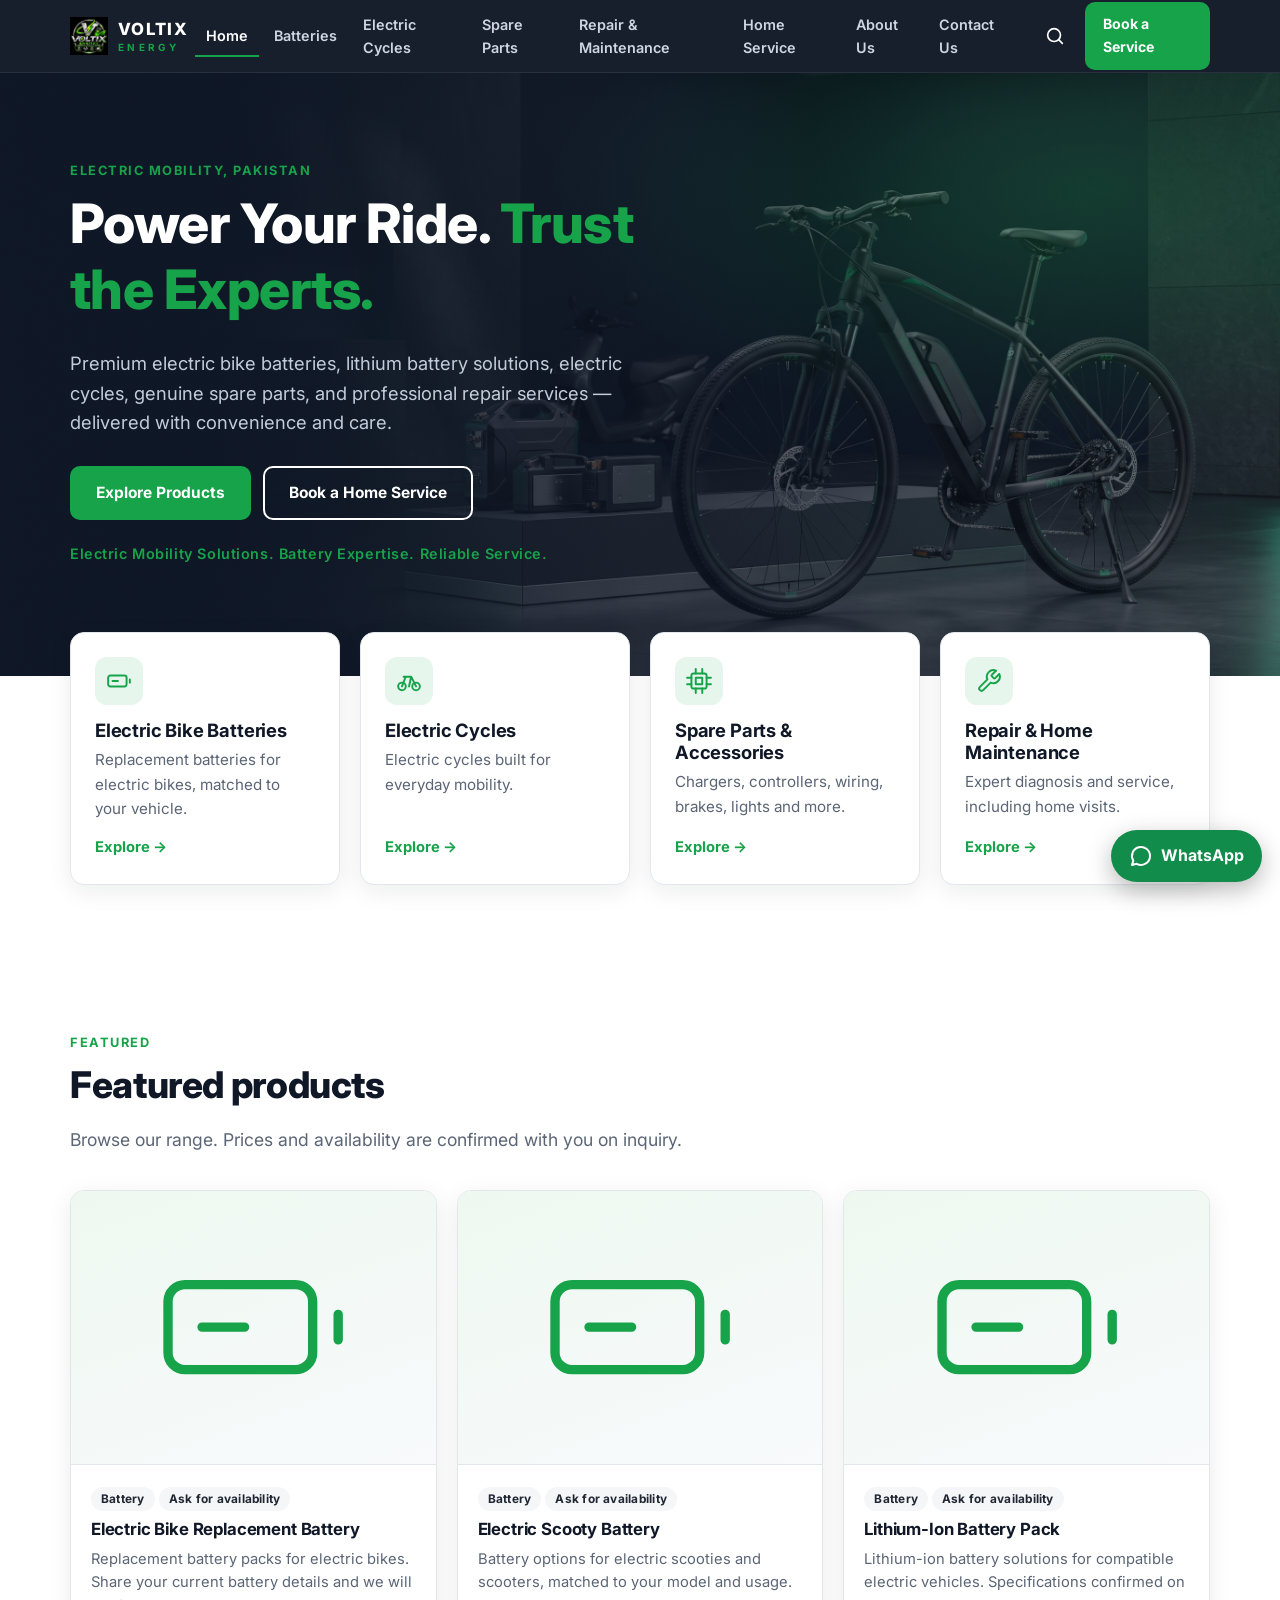
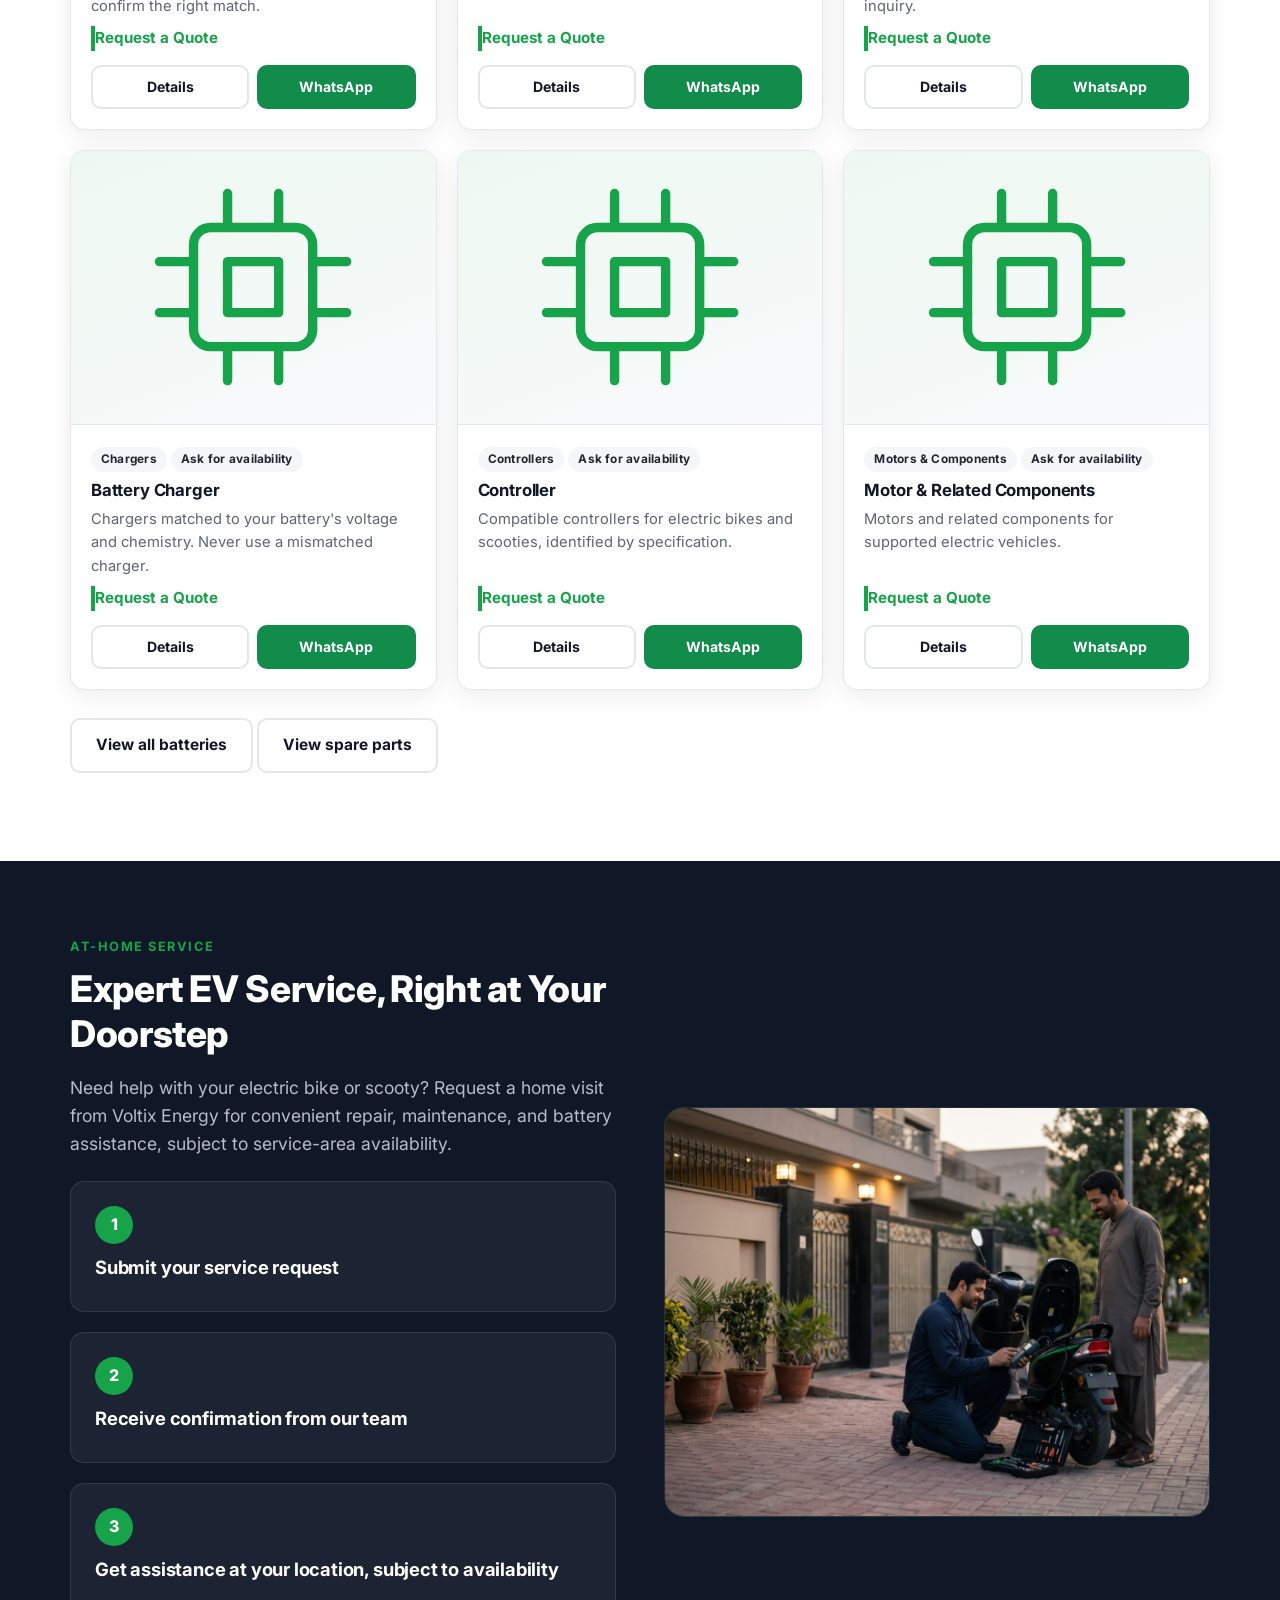
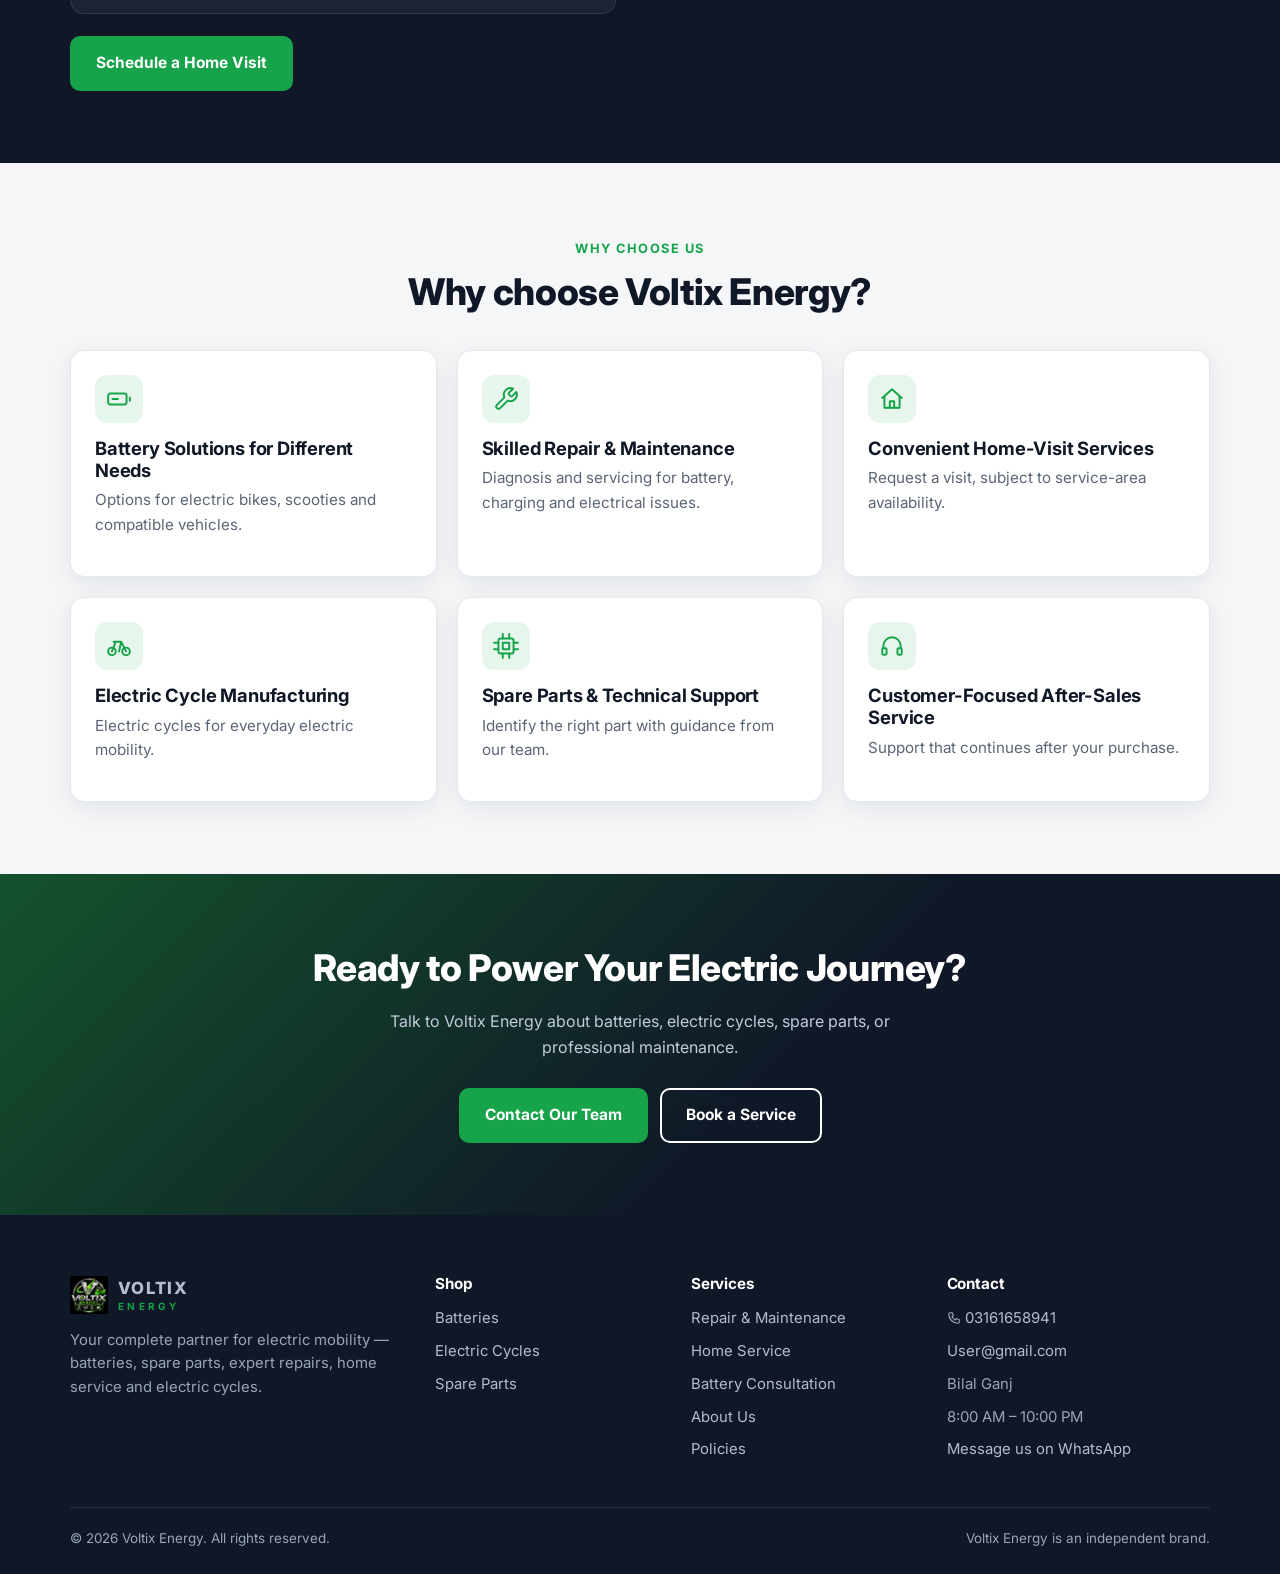
==== commit adef8b86: "Add home service section to index.html" ====
--- a/index.html
+++ b/index.html
@@ -110,54 +110,6 @@
   </div>
 </section>
 
-<!-- WHY CHOOSE US -->
-<section class="section alt">
-  <div class="container">
-    <div class="sec-head center">
-      <span class="eyebrow">Why choose us</span>
-      <h2>Why choose Voltix Energy?</h2>
-    </div>
-
-    <div class="grid g3">
-      <div class="card">
-        <div class="ico" data-icon="battery"></div>
-        <h3>Battery Solutions for Different Needs</h3>
-        <p>Options for electric bikes, scooties and compatible vehicles.</p>
-      </div>
-
-      <div class="card">
-        <div class="ico" data-icon="wrench"></div>
-        <h3>Skilled Repair &amp; Maintenance</h3>
-        <p>Diagnosis and servicing for battery, charging and electrical issues.</p>
-      </div>
-
-      <div class="card">
-        <div class="ico" data-icon="home"></div>
-        <h3>Convenient Home-Visit Services</h3>
-        <p>Request a visit, subject to service-area availability.</p>
-      </div>
-
-      <div class="card">
-        <div class="ico" data-icon="bike"></div>
-        <h3>Electric Cycle Manufacturing</h3>
-        <p>Electric cycles for everyday electric mobility.</p>
-      </div>
-
-      <div class="card">
-        <div class="ico" data-icon="cpu"></div>
-        <h3>Spare Parts &amp; Technical Support</h3>
-        <p>Identify the right part with guidance from our team.</p>
-      </div>
-
-      <div class="card">
-        <div class="ico" data-icon="support"></div>
-        <h3>Customer-Focused After-Sales Service</h3>
-        <p>Support that continues after your purchase.</p>
-      </div>
-    </div>
-  </div>
-</section>
-
 <!-- HOME SERVICE -->
 <section class="section dark">
   <div class="container split">
@@ -177,6 +129,54 @@
 
     <div class="art-box" style="padding:0;overflow:hidden;aspect-ratio:4/3">
       <img src="home-service.jpg" alt="Technician servicing an electric bike at a customer's home" style="width:100%;height:100%;object-fit:cover;display:block" loading="lazy">
+    </div>
+  </div>
+</section>
+
+<!-- WHY CHOOSE US -->
+<section class="section alt">
+  <div class="container">
+    <div class="sec-head center">
+      <span class="eyebrow">Why choose us</span>
+      <h2>Why choose Voltix Energy?</h2>
+    </div>
+
+    <div class="grid g3">
+      <div class="card">
+        <div class="ico" data-icon="battery"></div>
+        <h3>Battery Solutions for Different Needs</h3>
+        <p>Options for electric bikes, scooties and compatible vehicles.</p>
+      </div>
+
+      <div class="card">
+        <div class="ico" data-icon="wrench"></div>
+        <h3>Skilled Repair &amp; Maintenance</h3>
+        <p>Diagnosis and servicing for battery, charging and electrical issues.</p>
+      </div>
+
+      <div class="card">
+        <div class="ico" data-icon="home"></div>
+        <h3>Convenient Home-Visit Services</h3>
+        <p>Request a visit, subject to service-area availability.</p>
+      </div>
+
+      <div class="card">
+        <div class="ico" data-icon="bike"></div>
+        <h3>Electric Cycle Manufacturing</h3>
+        <p>Electric cycles for everyday electric mobility.</p>
+      </div>
+
+      <div class="card">
+        <div class="ico" data-icon="cpu"></div>
+        <h3>Spare Parts &amp; Technical Support</h3>
+        <p>Identify the right part with guidance from our team.</p>
+      </div>
+
+      <div class="card">
+        <div class="ico" data-icon="support"></div>
+        <h3>Customer-Focused After-Sales Service</h3>
+        <p>Support that continues after your purchase.</p>
+      </div>
     </div>
   </div>
 </section>
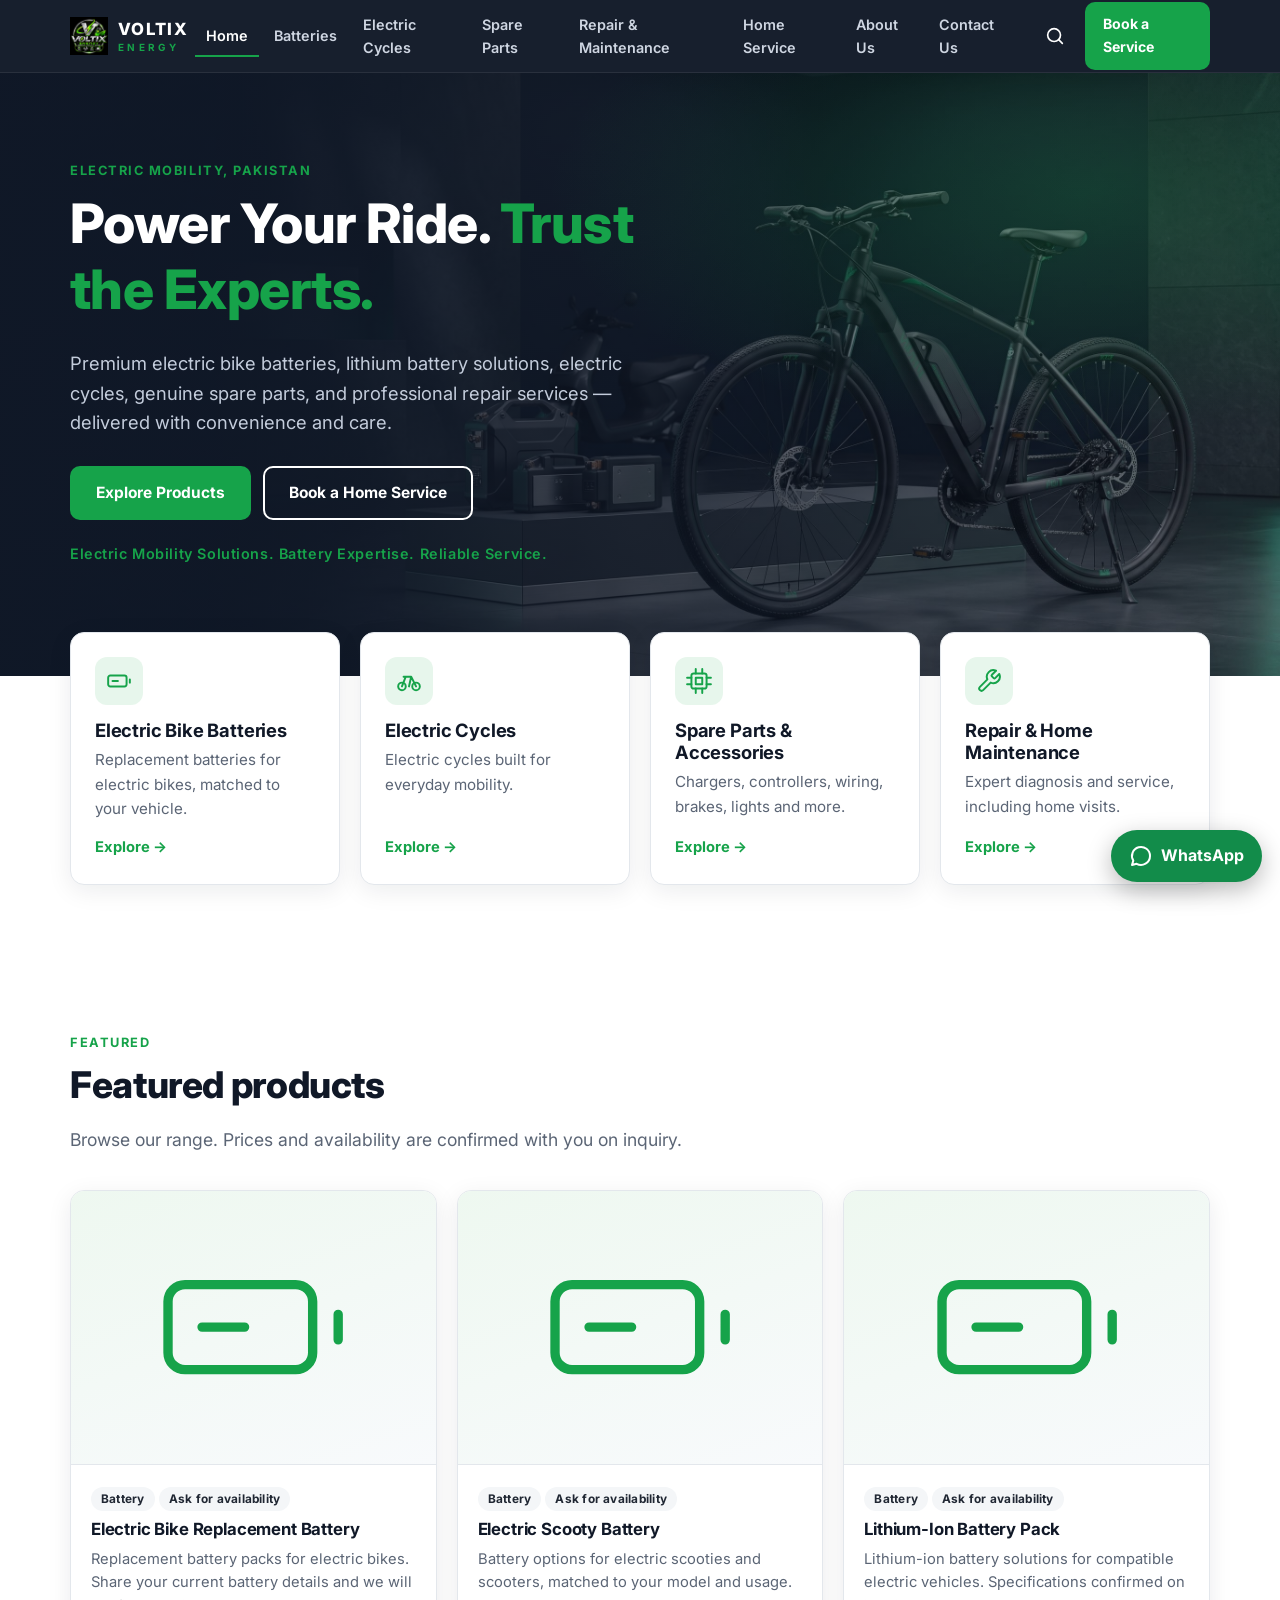
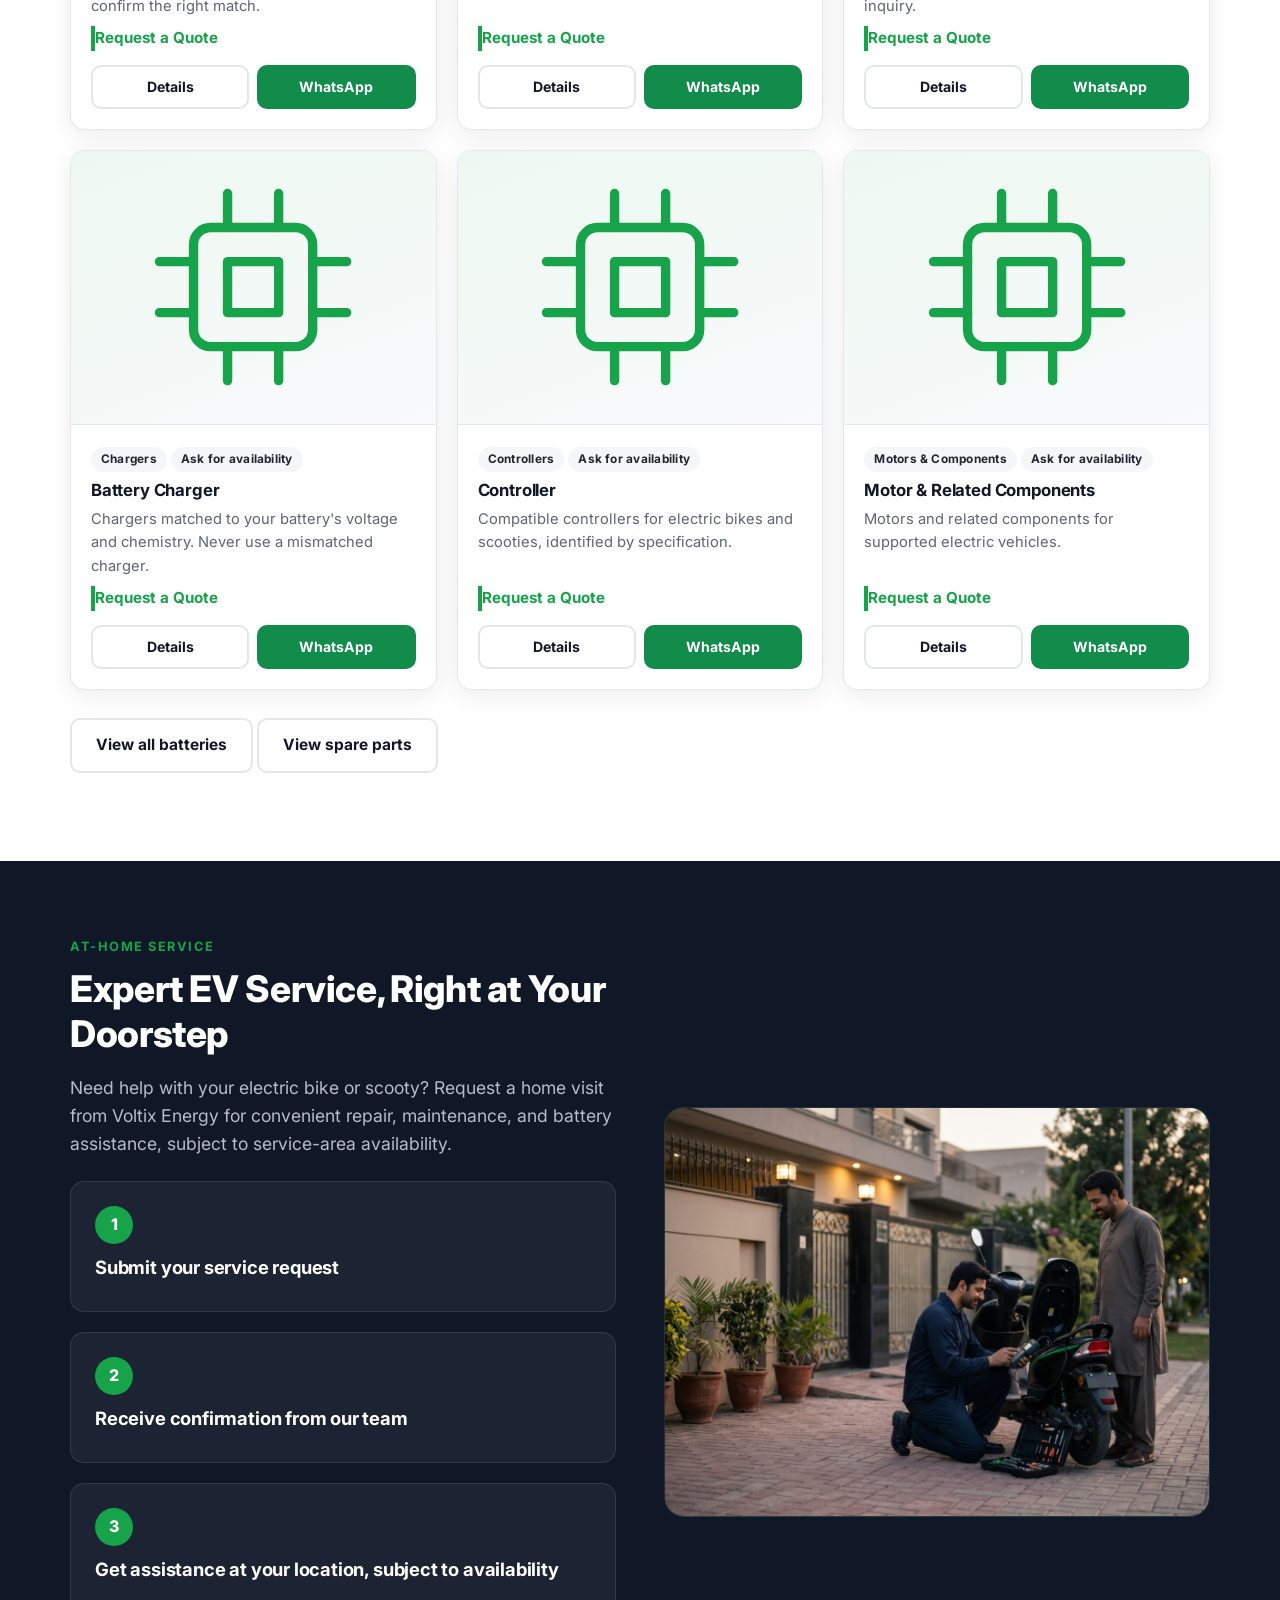
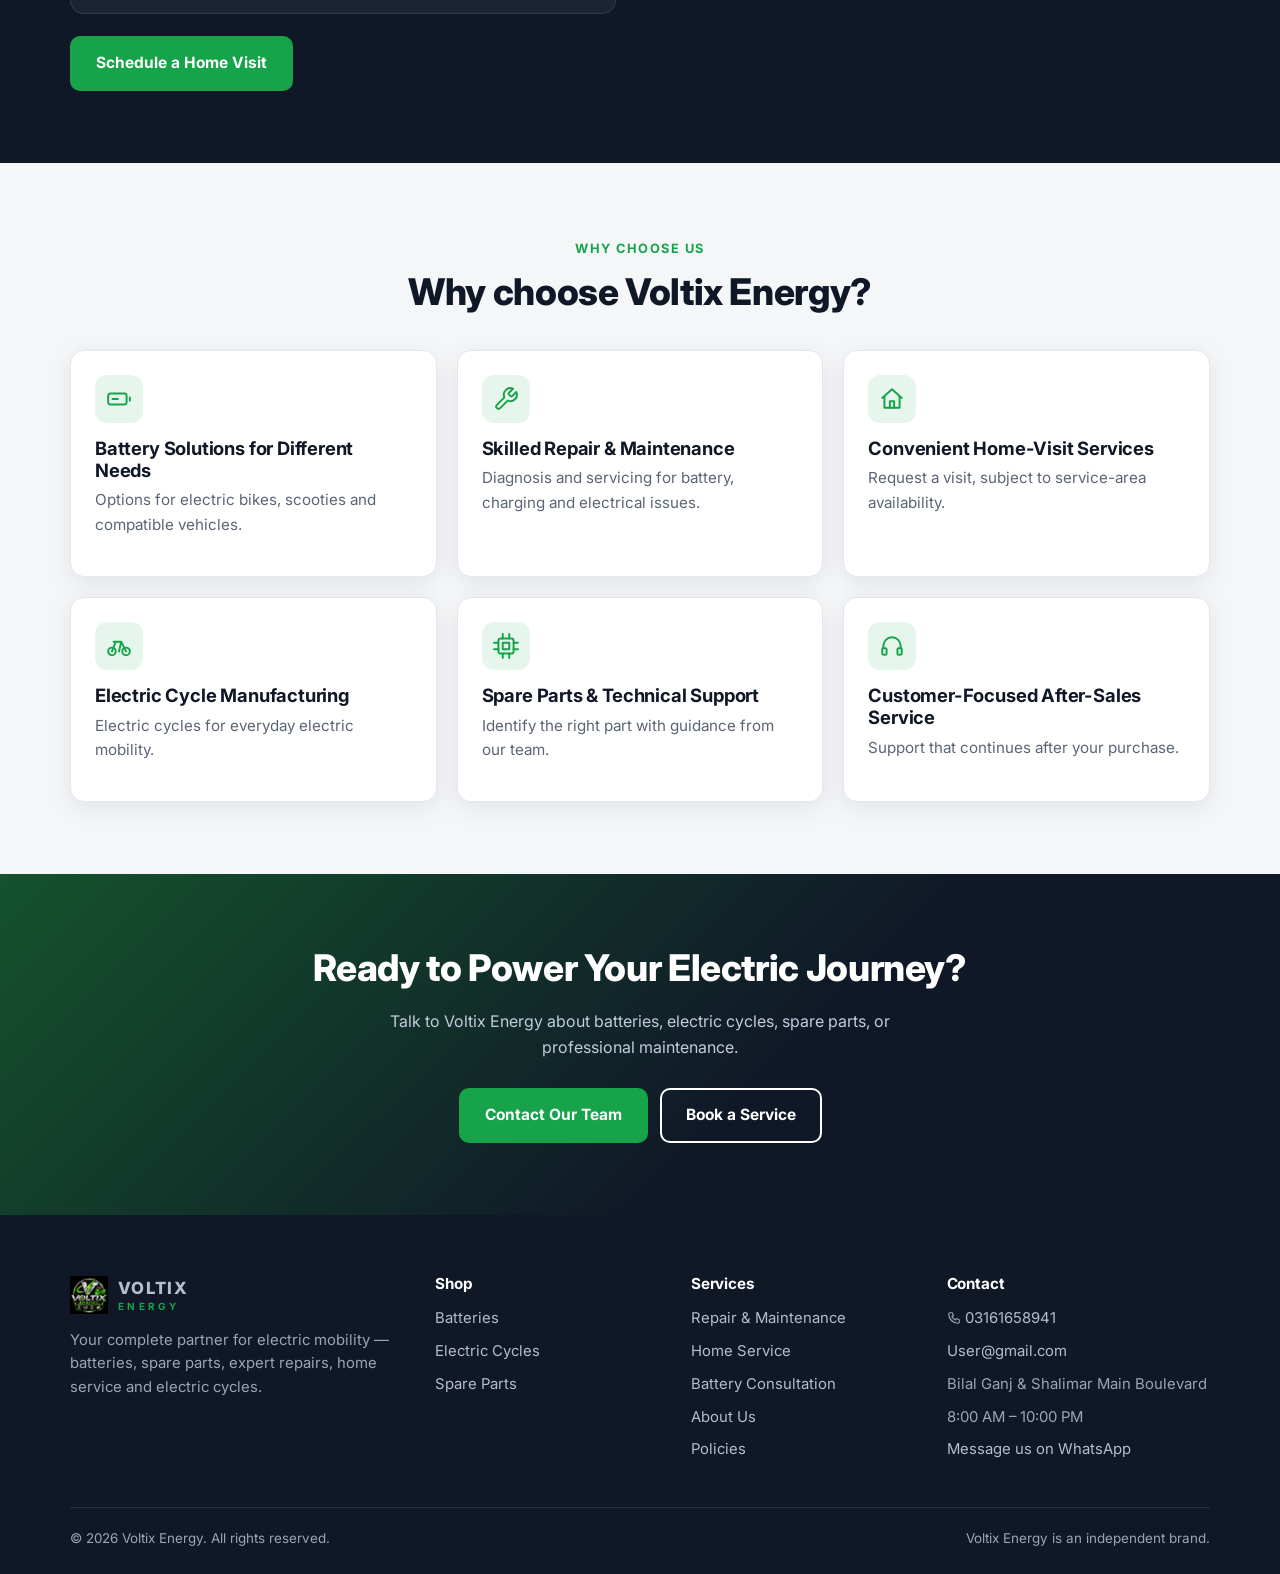
==== commit a0201383: "Update hero section background image" ====
--- a/index.html
+++ b/index.html
@@ -43,7 +43,7 @@
   }
 </style>
 
-<section class="hero" style="background:linear-gradient(90deg,rgba(16,24,39,.92) 0%,rgba(16,24,39,.7) 55%,rgba(16,24,39,.35) 100%),url('hero.jpg') right center/cover no-repeat">
+<section class="hero" style="background:linear-gradient(90deg,rgba(16,24,39,.92) 0%,rgba(16,24,39,.7) 55%,rgba(16,24,39,.35) 100%),url('hero (1).jpg') right center/cover no-repeat">
   <img class="hero-mobile-img" src="hero.jpg" alt="Voltix Energy electric bike" fetchpriority="high">
   <div class="container hero-grid">
     <div>
